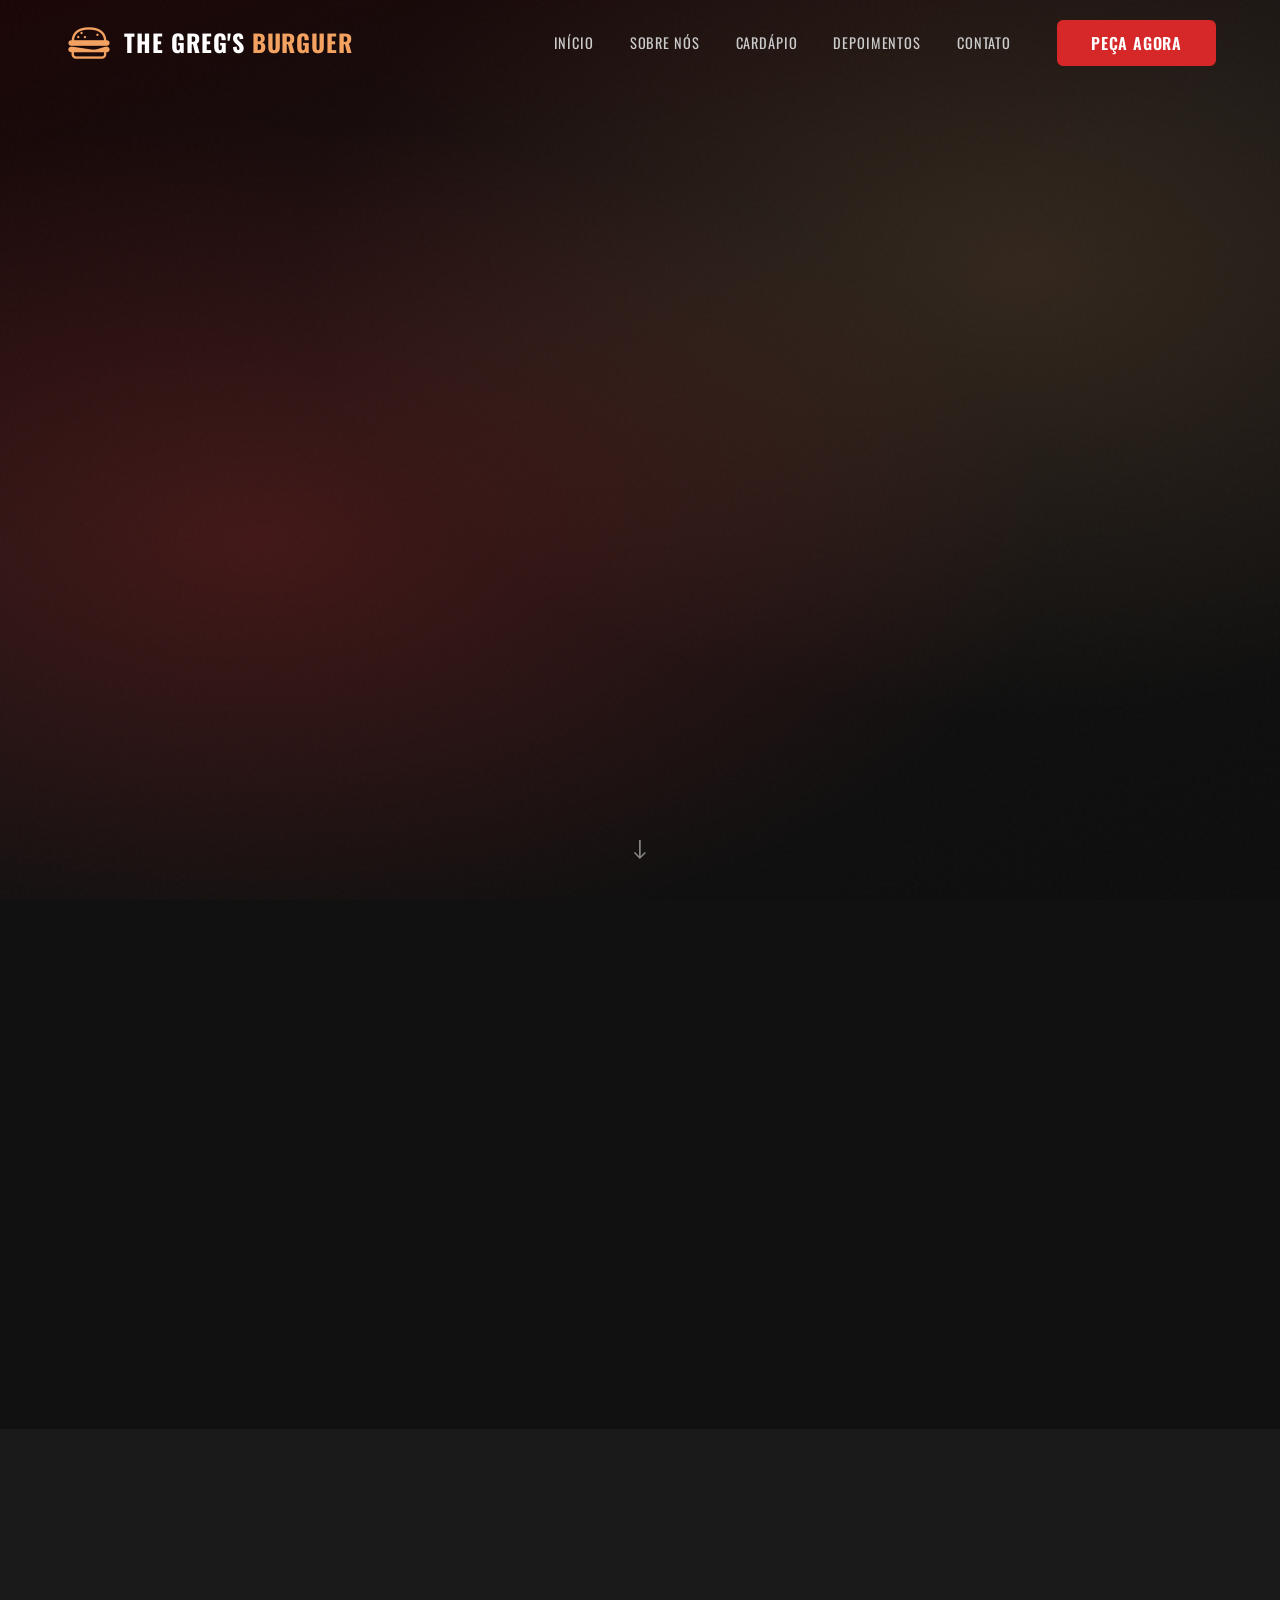
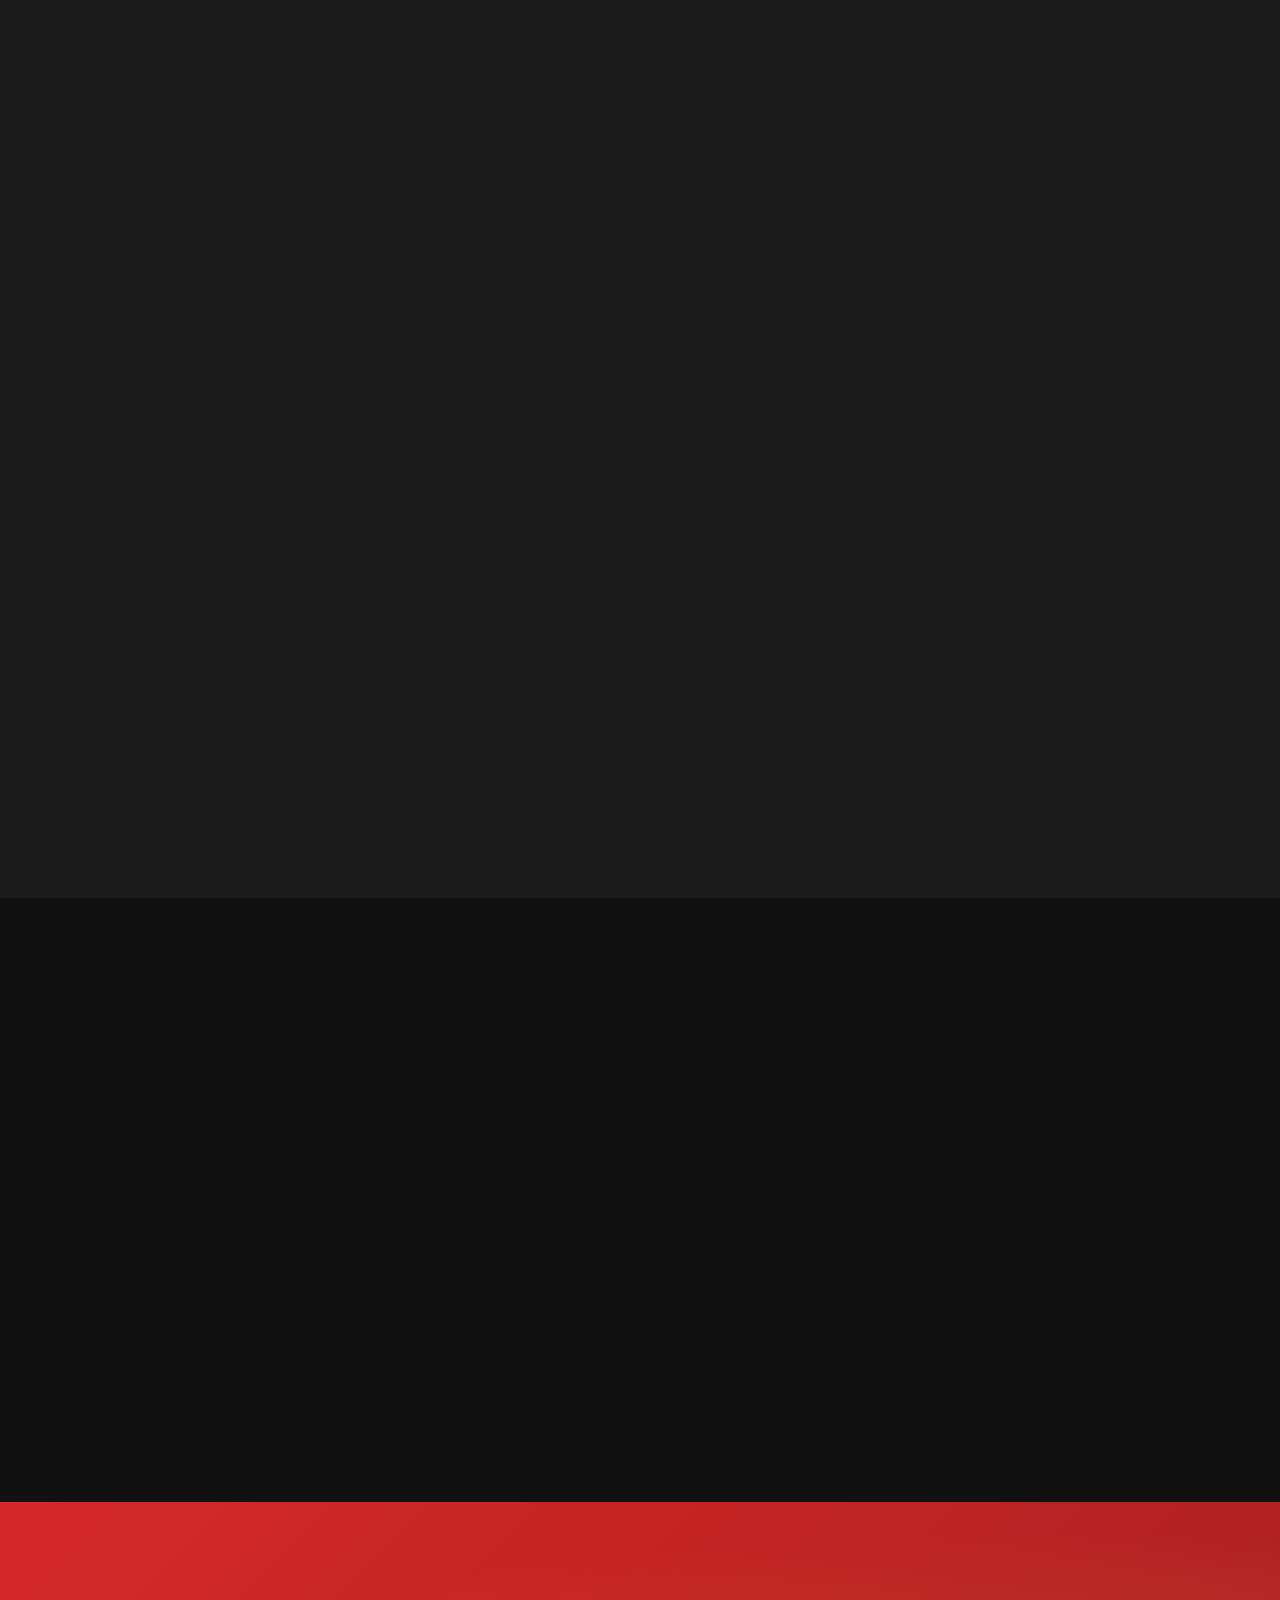
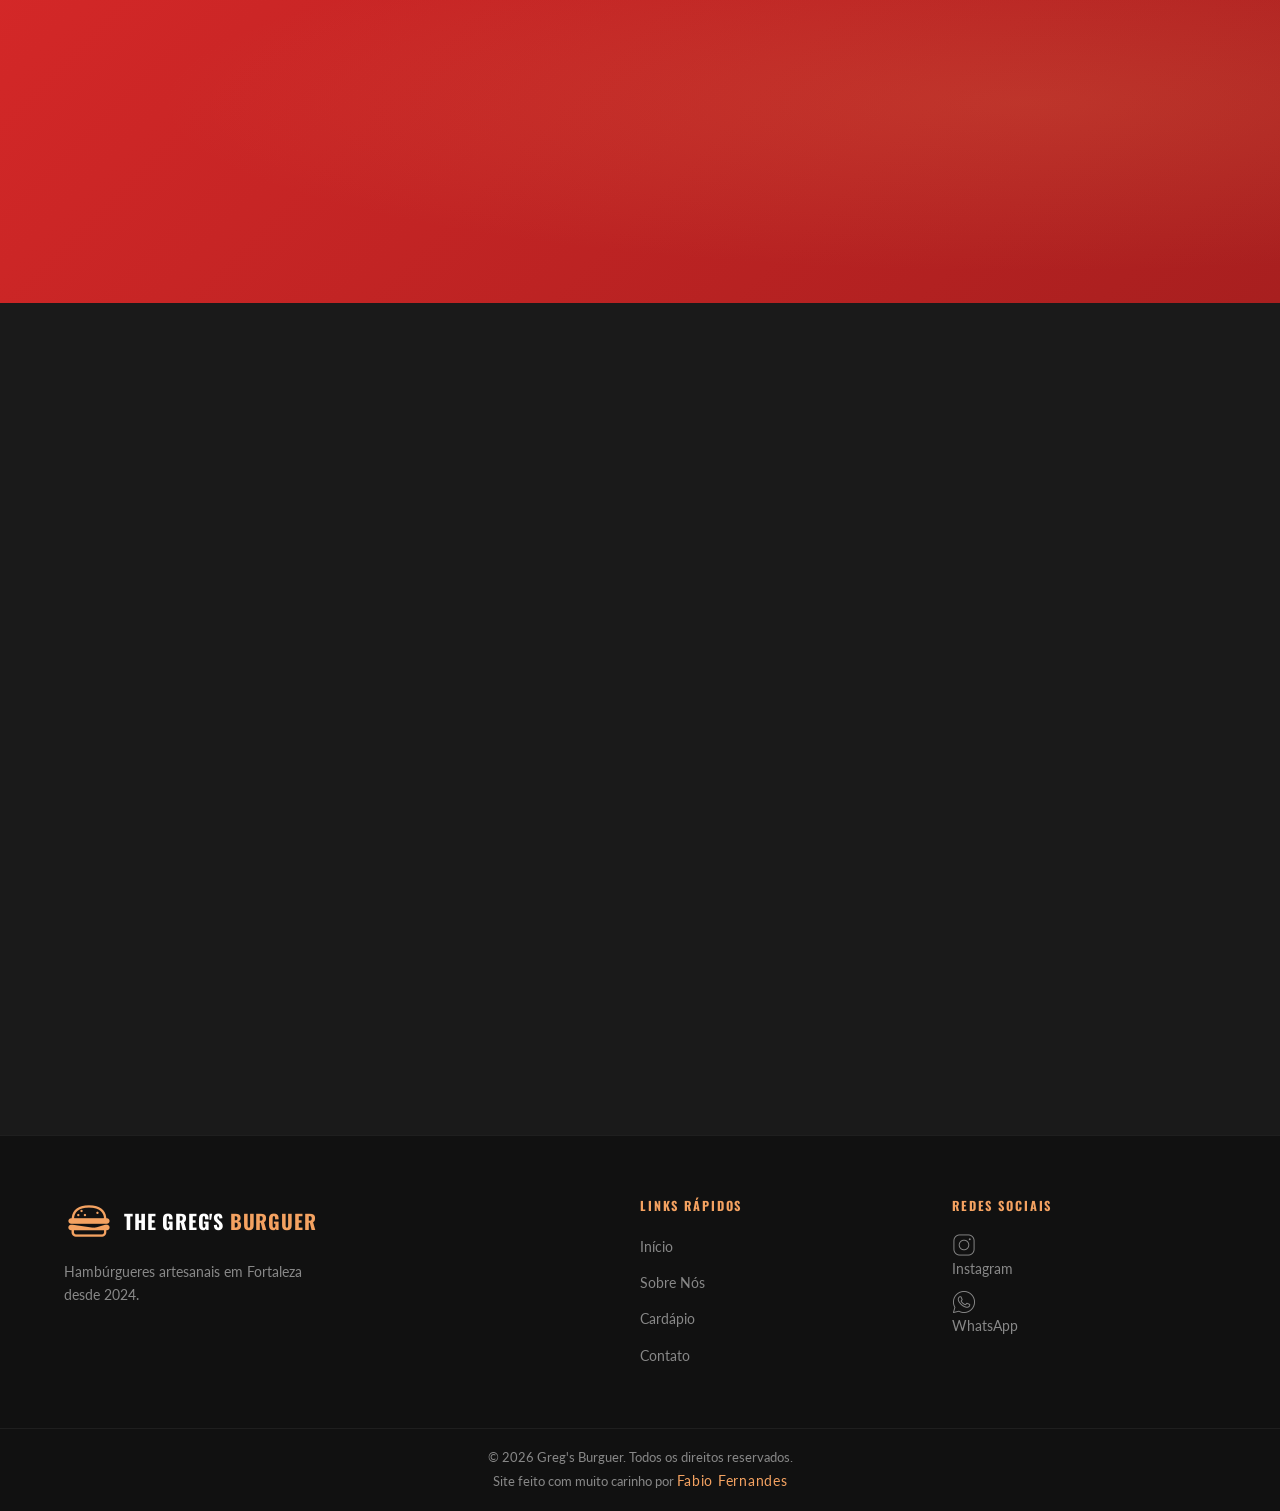
==== index.html @ 894bdf22 "iniciar projeto de hamburgueria" ====
<!DOCTYPE html>
<html lang="pt-br">
<head>
  <meta charset="UTF-8" />
  <meta name="viewport" content="width=device-width, initial-scale=1.0" />
  <meta name="description" content="Greg's Burguer – Hambúrgueres artesanais em Fortaleza. Ingredientes frescos, carnes suculentas e muito sabor." />
  <title>The Greg's Burguer – O Verdadeiro Sabor Artesanal</title>
  <link rel="preconnect" href="https://fonts.googleapis.com" />
  <link rel="preconnect" href="https://fonts.gstatic.com" crossorigin />
  <link href="https://fonts.googleapis.com/css2?family=Oswald:wght@400;600;700&family=Lato:wght@300;400;700&display=swap" rel="stylesheet" />
  <link rel="stylesheet" href="./css/style.css" />
  <link rel="stylesheet" href="./responsivo.css" />
</head>
<body>

  <!-- ===== HEADER ===== -->
  <header class="header" id="header">
    <div class="header__inner">
      <a href="#inicio" class="logo">
        <span class="logo__icon"><img src="./img/loguinho.png"></span>
        <span class="logo__text">The Greg's <em>Burguer</em></span>
      </a>

      <nav class="nav" id="nav">
        <ul class="nav__list">
          <li><a href="#inicio" class="nav__link">Início</a></li>
          <li><a href="#sobre" class="nav__link">Sobre Nós</a></li>
          <li><a href="#cardapio" class="nav__link">Cardápio</a></li>
          <li><a href="#depoimentos" class="nav__link">Depoimentos</a></li>
          <li><a href="#contato" class="nav__link">Contato</a></li>
        </ul>
      </nav>

      <a href="https://wa.me/5585999999999" target="_blank" class="btn btn--primary header__cta">Peça Agora</a>

      <button class="hamburger" id="hamburger" aria-label="Abrir menu">
        <span></span><span></span><span></span>
      </button>
    </div>
  </header>

  <!-- ===== HERO ===== -->
  <section class="hero" id="inicio">
    <div class="hero__bg">
      <div class="hero__noise"></div>
    </div>
    <div class="hero__content reveal">
      <span class="hero__badge">Fortaleza · CE · Desde 2024</span>
      <h1 class="hero__title">O Verdadeiro Sabor<br>do Hambúrguer<br><em>Artesanal</em></h1>
      <p class="hero__sub">Ingredientes selecionados, carnes suculentas e muito sabor em cada mordida.</p>
      <div class="hero__actions">
        <a href="#cardapio" class="btn btn--primary">Ver Cardápio</a>
        <a href="https://wa.me/5585999999999" target="_blank" class="btn btn--outline">Fazer Pedido</a>
      </div>
    </div>
    <div class="hero__scroll-hint">
      <span>↓</span>
    </div>
  </section>

  <!-- ===== SOBRE NÓS ===== -->
  <section class="section about" id="sobre">
    <div class="container about__inner">
      <div class="about__visual reveal">
        <div class="about__img-frame">
          <div class="about__img-main">
            <span><img src="./img/sobre.jpg" alt="Sobre Nós"></span>
          </div>
          <div class="about__img-badge">
            <strong>2024</strong>
            <span>Fundado</span>
          </div>
        </div>
      </div>
      <div class="about__text reveal">
        <span class="section__label">Quem Somos</span>
        <h2 class="section__title">Nossa História</h2>
        <p>A Greg's Burguer nasceu em 2024 na cidade de Fortaleza com a missão de oferecer hambúrgueres artesanais preparados com ingredientes frescos e selecionados.</p>
        <p>Cada receita é cuidadosamente elaborada para proporcionar uma experiência única aos nossos clientes. Do pão brioche à carne temperada, tudo é feito com paixão e dedicação.</p>
        <a href="#cardapio" class="btn btn--primary">Ver Cardápio</a>
      </div>
    </div>
  </section>

  <!-- ===== CARDÁPIO ===== -->
  <section class="section menu" id="cardapio">
    <div class="container">
      <div class="section__head reveal">
        <span class="section__label">Nossa Seleção</span>
        <h2 class="section__title">Cardápio</h2>
        <p class="section__sub">Cada item preparado com ingredientes frescos e com muito carinho.</p>
      </div>

      <div class="menu__grid">

        <article class="menu-card reveal">
          <div class="menu-card__img-wrap">
            <div class="menu-card__img" style="background: radial-gradient(circle at 50% 60%, #f7c08a, #F4A261);">
              <span><img class="menu-card__img" src="./img/greg's.jpg" alt="Greg's Classic"></span>
            </div>
          </div>
          <div class="menu-card__body">
            <h3 class="menu-card__name">Greg's Classic</h3>
            <p class="menu-card__desc">Pão brioche, hambúrguer 180g, cheddar e molho especial.</p>
            <div class="menu-card__footer">
              <span class="menu-card__price">R$ 29,90</span>
              <a href="https://wa.me/5585999999999?text=Quero%20um%20Greg's%20Classic!" target="_blank" class="btn btn--sm">Adicionar</a>
            </div>
          </div>
        </article>

        <article class="menu-card reveal">
          <div class="menu-card__img-wrap">
            <div class="menu-card__img" style="background: radial-gradient(circle at 50% 60%, #f7c08a, #F4A261);">
              <span><img class="menu-card__img" src="./img/arretado.jpg" alt="Greg's Arretado"></span>
            </div>
          </div>
          <div class="menu-card__body">
            <h3 class="menu-card__name">Greg's Supreme</h3>
            <p class="menu-card__desc">Hambúrguer 180g, bacon crocante e cheddar duplo.</p>
            <div class="menu-card__footer">
              <span class="menu-card__price">R$ 34,90</span>
              <a href="https://wa.me/5585999999999?text=Quero%20um%20Bacon%20Supreme!" target="_blank" class="btn btn--sm">Adicionar</a>
            </div>
          </div>
        </article>

        <article class="menu-card reveal">
          <div class="menu-card__img-wrap">
            <div class="menu-card__img" style="background: radial-gradient(circle at 50% 60%, #f7c08a, #F4A261);">
              <span><img class="menu-card__img" src="./img/classic.jpg" alt="Greg's Classic"></span>
            </div>
          </div>
          <div class="menu-card__body">
            <h3 class="menu-card__name">Greg's Arretado</h3>
            <p class="menu-card__desc">Hambúrguer 200g, cebola caramelizada e molho BBQ.</p>
            <div class="menu-card__footer">
              <span class="menu-card__price">R$ 37,90</span>
              <a href="https://wa.me/5585999999999?text=Quero%20um%20BBQ%20Monster!" target="_blank" class="btn btn--sm">Adicionar</a>
            </div>
          </div>
        </article>

        <article class="menu-card reveal">
          <div class="menu-card__img-wrap">
            <div class="menu-card__img" style="background: radial-gradient(circle at 50% 60%, #f7c08a, #F4A261);">
              <span><img class="menu-card__img" src="./img/arretado.jpg" alt="Greg's Arretado"></span>
            </div>
          </div>
          <div class="menu-card__body">
            <h3 class="menu-card__name">Greg's Arretado</h3>
            <p class="menu-card__desc">Frango empanado crocante e molho especial da casa.</p>
            <div class="menu-card__footer">
              <span class="menu-card__price">R$ 28,90</span>
              <a href="https://wa.me/5585999999999?text=Quero%20um%20Chicken%20Crispy!" target="_blank" class="btn btn--sm">Adicionar</a>
            </div>
          </div>
        </article>

        <article class="menu-card reveal">
          <div class="menu-card__img-wrap">
            <div class="menu-card__img" style="background: radial-gradient(circle at 50% 60%, #f7c08a, #F4A261);">
              <span><img class="menu-card__img" src="./img/greg's.jpg" alt="Greg's"></span>
            </div>
          </div>
          <div class="menu-card__body">
            <h3 class="menu-card__name">Greg's Classic</h3>
            <p class="menu-card__desc">Hambúrguer vegetal fresco, alface crocante e tomate.</p>
            <div class="menu-card__footer">
              <span class="menu-card__price">R$ 26,90</span>
              <a href="https://wa.me/5585999999999?text=Quero%20um%20Veggie%20Burger!" target="_blank" class="btn btn--sm">Adicionar</a>
            </div>
          </div>
        </article>

        <article class="menu-card reveal">
          <div class="menu-card__img-wrap">
            <div class="menu-card__img" style="background: radial-gradient(circle at 50% 60%, #f7c08a, #F4A261);">
              <span><img class="menu-card__img" src="./img/classic.jpg" alt="Greg's Classic"></span>
            </div>
          </div>
          <div class="menu-card__body">
            <h3 class="menu-card__name">Greg's Supreme</h3>
            <p class="menu-card__desc">Batatas fritas especiais com tempero exclusivo da casa.</p>
            <div class="menu-card__footer">
              <span class="menu-card__price">R$ 18,90</span>
              <a href="https://wa.me/5585999999999?text=Quero%20uma%20Batata%20Greg's!" target="_blank" class="btn btn--sm">Adicionar</a>
            </div>
          </div>
        </article>

        <article class="menu-card reveal">
          <div class="menu-card__img-wrap">
            <div class="menu-card__img" style="background: radial-gradient(circle at 50% 60%, #f7c08a, #F4A261);">
              <span><img class="menu-card__img" src="./img/suco.jpg" alt="Greg's Classic"></span>
            </div>
          </div>
          <div class="menu-card__body">
            <h3 class="menu-card__name">Greg's Sucos</h3>
            <p class="menu-card__desc">Batatas fritas especiais com tempero exclusivo da casa.</p>
            <div class="menu-card__footer">
              <span class="menu-card__price">R$ 18,90</span>
              <a href="https://wa.me/5585999999999?text=Quero%20uma%20Batata%20Greg's!" target="_blank" class="btn btn--sm">Adicionar</a>
            </div>
          </div>
        </article>
        
        <article class="menu-card reveal">
          <div class="menu-card__img-wrap">
            <div class="menu-card__img" style="background: radial-gradient(circle at 50% 60%, #f7c08a, #F4A261);">
              <span><img class="menu-card__img" src="./img/fritas-2.jpg" alt="Greg's Classic"></span>
            </div>
          </div>
          <div class="menu-card__body">
            <h3 class="menu-card__name">Greg's Fritas</h3>
            <p class="menu-card__desc">Batatas fritas especiais com tempero exclusivo da casa.</p>
            <div class="menu-card__footer">
              <span class="menu-card__price">R$ 18,90</span>
              <a href="https://wa.me/5585999999999?text=Quero%20uma%20Batata%20Greg's!" target="_blank" class="btn btn--sm">Adicionar</a>
            </div>
          </div>
        </article>

        <article class="menu-card reveal">
          <div class="menu-card__img-wrap">
            <div class="menu-card__img" style="background: radial-gradient(circle at 50% 60%, #f7c08a, #F4A261);">
              <span><img class="menu-card__img" src="./img/fritas.jpg" alt="Greg's Classic"></span>
            </div>
          </div>
          <div class="menu-card__body">
            <h3 class="menu-card__name">Batata Greg's</h3>
            <p class="menu-card__desc">Batatas fritas especiais com tempero exclusivo da casa.</p>
            <div class="menu-card__footer">
              <span class="menu-card__price">R$ 18,90</span>
              <a href="https://wa.me/5585999999999?text=Quero%20uma%20Batata%20Greg's!" target="_blank" class="btn btn--sm">Adicionar</a>
            </div>
          </div>
        </article>

        <article class="menu-card reveal">
          <div class="menu-card__img-wrap">
            <div class="menu-card__img" style="background: radial-gradient(circle at 50% 60%, #f7c08a, #F4A261);">
              <span><img class="menu-card__img" src="./img/vitamina .jpg" alt="Greg's Vitamina"></span>
            </div>
          </div>
          <div class="menu-card__body">
            <h3 class="menu-card__name">Greg's Vitamina</h3>
            <p class="menu-card__desc">Vitaminas saborosas e especiais com sabores exclusivos da casa.</p>
            <div class="menu-card__footer">
              <span class="menu-card__price">R$ 12,90</span>
              <a href="https://wa.me/5585999999999?text=Quero%20uma%20Batata%20Greg's!" target="_blank" class="btn btn--sm">Adicionar</a>
            </div>
          </div>
        </article>

        <article class="menu-card reveal">
          <div class="menu-card__img-wrap">
            <div class="menu-card__img" style="background: radial-gradient(circle at 50% 60%, #f7c08a, #F4A261);">
              <span><img class="menu-card__img" src="./img/refri.jpg" alt="Greg's Refrigerante"></span>
            </div>
          </div>
          <div class="menu-card__body">
            <h3 class="menu-card__name">Greg's Refrigerante</h3>
            <p class="menu-card__desc">Refrigerantes especiais com sabores exclusivos da casa.</p>
            <div class="menu-card__footer">
              <span class="menu-card__price">R$ 9,90</span>
              <a href="https://wa.me/5585999999999?text=Quero%20uma%20Batata%20Greg's!" target="_blank" class="btn btn--sm">Adicionar</a>
            </div>
          </div>
        </article>

        <article class="menu-card reveal">
          <div class="menu-card__img-wrap">
            <div class="menu-card__img" style="background: radial-gradient(circle at 50% 60%, #f7c08a, #F4A261);">
              <span><img class="menu-card__img" src="./img/milkshake.jpg" alt="Greg's Milkshake"></span>
            </div>
          </div>
          <div class="menu-card__body">
            <h3 class="menu-card__name">Greg's Milkshake</h3>
            <p class="menu-card__desc">Milkshakes especiais com sabores exclusivos da casa.</p>
            <div class="menu-card__footer">
              <span class="menu-card__price">R$ 18,90</span>
              <a href="https://wa.me/5585999999999?text=Quero%20uma%20Batata%20Greg's!" target="_blank" class="btn btn--sm">Adicionar</a>
            </div>
          </div>
        </article>

      </div>
    </div>
  </section>

  <!-- ===== DIFERENCIAIS ===== -->
  <section class="section features">
    <div class="container">
      <div class="section__head reveal">
        <span class="section__label">Por que Greg's?</span>
        <h2 class="section__title">Nossos Diferenciais</h2>
      </div>
      <div class="features__grid">
        <div class="feature-card reveal">
          <div class="feature-card__icon"><img src="./img/ingrediente.png" alt="Ingrediente Fresco"></div>
          <h3>Ingredientes Frescos</h3>
          <p>Selecionamos os melhores ingredientes diariamente para garantir frescor e qualidade.</p>
        </div>
        <div class="feature-card reveal">
          <div class="feature-card__icon"><img src="./img/carne.png" alt="Carne 100% Artesanal"></div>
          <h3>Carne 100% Artesanal</h3>
          <p>Nossa carne é moída e temperada diariamente, sem conservantes ou aditivos.</p>
        </div>
        <div class="feature-card reveal">
          <div class="feature-card__icon"><img src="./img/entrega (1).png" alt="Entrega Rápida"></div>
          <h3>Entrega Rápida</h3>
          <p>Seu pedido chega quentinho em até 40 minutos direto na sua porta.</p>
        </div>
        <div class="feature-card reveal">
          <div class="feature-card__icon"><img src="./img/premium.png" alt="Atendimento Premium"></div>
          <h3>Atendimento Premium</h3>
          <p>Equipe treinada para oferecer a melhor experiência em cada pedido.</p>
        </div>
      </div>
    </div>
  </section>

  <!-- ===== DEPOIMENTOS ===== -->
  <section class="section testimonials" id="depoimentos">
    <div class="container">
      <div class="section__head reveal">
        <span class="section__label">O que dizem</span>
        <h2 class="section__title">Depoimentos</h2>
      </div>
      <div class="testimonials__grid">

        <div class="testimonial-card reveal">
          <div class="testimonial-card__stars">★★★★★</div>
          <p class="testimonial-card__text">"O melhor hambúrguer que já experimentei. O pão brioche derrete na boca e a carne é simplesmente incrível!"</p>
          <div class="testimonial-card__author">
            <div class="testimonial-card__avatar">CS</div>
            <span>Carlos Silva</span>
          </div>
        </div>

        <div class="testimonial-card reveal">
          <div class="testimonial-card__stars">★★★★★</div>
          <p class="testimonial-card__text">"Atendimento excelente e sabor incrível. O Bacon Supreme virou meu pedido favorito toda semana!"</p>
          <div class="testimonial-card__author">
            <div class="testimonial-card__avatar">MC</div>
            <span>Mariana Costa</span>
          </div>
        </div>

        <div class="testimonial-card reveal">
          <div class="testimonial-card__stars">★★★★★</div>
          <p class="testimonial-card__text">"Entrega rápida e lanche perfeito. O BBQ Monster é uma explosão de sabor do começo ao fim."</p>
          <div class="testimonial-card__author">
            <div class="testimonial-card__avatar">JP</div>
            <span>João Pereira</span>
          </div>
        </div>

      </div>
    </div>
  </section>

  <!-- ===== CTA ===== -->
  <section class="cta-section">
    <div class="container cta-section__inner reveal">
      <h2>Pronto para experimentar o melhor hambúrguer da cidade?</h2>
      <p>Faça seu pedido agora pelo WhatsApp e receba em casa!</p>
      <a href="https://wa.me/5585999999999" target="_blank" class="btn btn--light btn--lg">Peça Agora <img style="width: 30px" src="./img/black.png"></a>
    </div>
  </section>

  <!-- ===== CONTATO ===== -->
  <section class="section contact" id="contato">
    <div class="container contact__inner">

      <div class="contact__info reveal">
        <span class="section__label">Fale Conosco</span>
        <h2 class="section__title">Contato</h2>

        <ul class="contact__list">
          <li>
            <span class="contact__icon"><img src="./img/endereco.png" alt="Endereço"></span>
            <div>
              <strong>Av Moura Matos, 9999 | Jardim União | Passaré</strong>
              <span>Fortaleza – CE</span>
            </div>
          </li>
          <li>
            <span class="contact__icon"><img src="./img/face.png" alt="Facebook"></span>
            <div>
              <strong>Facebook</strong>
              <span>@gregsburguer</span>
            </div>
          </li>
          <li>
            <span class="contact__icon"><img src="./img/whats.png" alt="WhatsApp"></span>
            <div>
              <strong>WhatsApp</strong>
              <a href="https://wa.me/5585999999999" target="_blank">(85) 99999-9999</a>
            </div>
          </li>
          <li>
            <span class="contact__icon"><img src="./img/instagram.png" alt="Instagram"></span>
            <div>
              <strong>Instagram</strong>
              <a href="https://instagram.com/gregsburguer" target="_blank">@gregsburguer</a>
            </div>
          </li>
        </ul>

        <div class="contact__map">
          <iframe
            src="https://www.google.com/maps/embed?pb=!1m18!1m12!1m3!1d127562.11!2d-38.5434!3d-3.7172!2m3!1f0!2f0!3f0!3m2!1i1024!2i768!4f13.1!3m3!1m2!1s0x7c74842b3e5c01d%3A0x1d4562a3d3e9e2b!2sFortaleza%2C%20CE!5e0!3m2!1spt-BR!2sbr!4v1717000000000"
            width="100%" height="220" style="border:0;border-radius:12px;" allowfullscreen="" loading="lazy"
            referrerpolicy="no-referrer-when-downgrade" title="Localização Greg's Burguer">
          </iframe>
        </div>
      </div>

      <div class="contact__form-wrap reveal">
        <form class="contact__form" id="contactForm" novalidate>
          <h3>Envie uma mensagem</h3>
          <div class="form-group">
            <label for="name">Nome</label>
            <input type="text" id="name" name="name" placeholder="Seu nome completo" required />
          </div>
          <div class="form-group">
            <label for="email">E-mail</label>
            <input type="email" id="email" name="email" placeholder="seu@email.com" required />
          </div>
          <div class="form-group">
            <label for="message">Mensagem</label>
            <textarea id="message" name="message" rows="5" placeholder="Escreva sua mensagem..." required></textarea>
          </div>
          <button type="submit" class="btn btn--primary btn--full">Enviar Mensagem</button>
          <p class="form-feedback" id="formFeedback"></p>
        </form>
      </div>

    </div>
  </section>

  <!-- ===== FOOTER ===== -->
  <footer class="footer">
    <div class="container footer__inner">
      <div class="footer__brand">
        <a href="#inicio" class="logo logo--sm">
          <span class="logo__icon"><img src="./img/loguinho.png" alt="Greg's Burguer"></span>
          <span class="logo__text"> The Greg's <em>Burguer</em></span>
        </a>
        <p>Hambúrgueres artesanais em Fortaleza desde 2024.</p>
      </div>
      <div class="footer__links">
        <strong>Links Rápidos</strong>
        <ul>
          <li><a href="#inicio">Início</a></li>
          <li><a href="#sobre">Sobre Nós</a></li>
          <li><a href="#cardapio">Cardápio</a></li>
          <li><a href="#contato">Contato</a></li>
        </ul>
      </div>
      <div class="footer__social">
        <strong>Redes Sociais</strong>
        <div class="social-links">
          <a href="https://instagram.com/gregsburguer" target="_blank" aria-label="Instagram"><img src="./img/instagram.png"> Instagram</a>
          <a href="https://wa.me/5585999999999" target="_blank" aria-label="WhatsApp"><img src="./img/whats.png"> WhatsApp</a>
        </div>
      </div>
    </div>
    <div class="footer__copy">
      <div class="container">
        © 2026 Greg's Burguer. Todos os direitos reservados.
      </div>
      <div class="container">
        <p class="link-bio">Site feito com muito carinho por <a href="https://github.com/fabiofernandesweb" target="_blank">Fabio Fernandes</a></p>
      </div>
    </div>
  </footer>

  <!-- Botão voltar ao topo -->
  <button class="back-to-top" id="backToTop" aria-label="Voltar ao topo">↑</button>

  <script src="./js/jscript.js"></script>
</body>
</html>
---- css/style.css ----
/* ================================================
   Greg's Burguer – style.css
   Paleta: preto #111, vermelho #D62828, dourado #F4A261
   ================================================ */

/* ---------- CSS Variables ---------- */
:root {
  --black:   #111111;
  --black2:  #1a1a1a;
  --black3:  #222222;
  --red:     #D62828;
  --red-dk:  #a81f1f;
  --gold:    #F4A261;
  --gold-lt: #f7c08a;
  --white:   #FFFFFF;
  --gray:    #888888;
  --gray-lt: #cccccc;

  --font-head: 'Oswald', sans-serif;
  --font-body: 'Lato', sans-serif;

  --radius: 14px;
  --radius-lg: 22px;
  --shadow: 0 8px 40px rgba(0,0,0,0.55);
  --transition: 0.3s ease;

  --max-w: 1200px;
}

/* ---------- Reset ---------- */
*, *::before, *::after { box-sizing: border-box; margin: 0; padding: 0; }
html { scroll-behavior: smooth; }
body {
  font-family: var(--font-body);
  background: var(--black);
  color: var(--white);
  line-height: 1.65;
  overflow-x: hidden;
}
img { max-width: 100%; display: block; }
a { color: inherit; text-decoration: none; }
ul { list-style: none; }

/* ---------- Utilities ---------- */
.container {
  max-width: var(--max-w);
  margin: 0 auto;
  padding: 0 24px;
}

.section { padding: 96px 0; }

.section__head { text-align: center; margin-bottom: 64px; }

.section__label {
  display: inline-block;
  font-family: var(--font-head);
  font-size: 1rem;
  letter-spacing: 0.25em;
  text-transform: uppercase;
  color: var(--gold);
  margin-bottom: 10px;
}

.section__title {
  font-family: var(--font-head);
  font-size: clamp(2rem, 5vw, 3.2rem);
  font-weight: 700;
  text-transform: uppercase;
  line-height: 1.05;
  color: var(--white);
}

.section__sub {
  margin-top: 14px;
  color: var(--gray-lt);
  font-size: 1.05rem;
  max-width: 520px;
  margin-left: auto;
  margin-right: auto;
}

/* ---------- Buttons ---------- */
.btn {
  display: inline-flex;
  align-items: center;
  gap: 8px;
  font-family: var(--font-head);
  font-size: 1rem;
  font-weight: 600;
  letter-spacing: 0.05em;
  text-transform: uppercase;
  padding: 0.5rem 2rem;
  border-radius: 6px;
  border: 2px solid transparent;
  cursor: pointer;
  transition: all var(--transition);
}

.btn--primary {
  background: var(--red);
  color: var(--white);
  border-color: var(--red);
}
.btn--primary:hover {
  background: var(--red-dk);
  border-color: var(--red-dk);
  transform: translateY(-2px);
  box-shadow: 0 8px 24px rgba(214,40,40,.45);
}

.btn--outline {
  background: transparent;
  color: var(--white);
  border-color: var(--white);
}
.btn--outline:hover {
  background: var(--white);
  color: var(--black);
  transform: translateY(-2px);
}

.btn--sm {
  padding: 9px 18px;
  font-size: 0.82rem;
  background: var(--red);
  color: var(--white);
  border-color: var(--red);
}
.btn--sm:hover {
  background: var(--red-dk);
  border-color: var(--red-dk);
  transform: translateY(-2px);
}

.btn--light {
  background: var(--white);
  color: var(--red);
  border-color: var(--white);
}
.btn--light:hover {
  background: var(--gold);
  border-color: var(--gold);
  color: var(--black);
  transform: translateY(-3px);
  box-shadow: 0 10px 30px rgba(0,0,0,.3);
}

.btn--lg { padding: 18px 48px; font-size: 1.15rem; }
.btn--full { width: 100%; justify-content: center; }

/* ---------- Reveal animations ---------- */
.reveal {
  opacity: 0;
  transform: translateY(40px);
  transition: opacity 0.7s ease, transform 0.7s ease;
}
.reveal.visible {
  opacity: 1;
  transform: translateY(0);
}

/* ---------- HEADER ---------- */
.header {
  position: fixed;
  top: 0; left: 0; right: 0;
  z-index: 1000;
  padding: 18px 0;
  transition: background var(--transition), box-shadow var(--transition), padding var(--transition);
}
.header.scrolled {
  background: rgba(17,17,17,0.97);
  box-shadow: 0 2px 30px rgba(0,0,0,0.6);
  padding: 12px 0;
}

.header__inner {
  max-width: var(--max-w);
  margin: 0 auto;
  padding: 0 24px;
  display: flex;
  align-items: center;
  gap: 32px;
}

/* Logo */
.logo {
  display: flex;
  align-items: center;
  gap: 10px;
  font-family: var(--font-head);
  font-size: 1.5rem;
  font-weight: 700;
  text-transform: uppercase;
  letter-spacing: 0.04em;
  flex-shrink: 0;
}
.logo__icon { font-size: 1.7rem; }
.logo__text em { color: var(--gold); font-style: normal; }
.logo--sm { font-size: 1.25rem; }

/* Nav */
.nav { margin-left: auto; }
.nav__list { display: flex; gap: 8px; }
.nav__link {
  font-family: var(--font-head);
  font-size: 0.9rem;
  letter-spacing: 0.06em;
  text-transform: uppercase;
  padding: 8px 14px;
  border-radius: 4px;
  transition: color var(--transition), background var(--transition);
  color: var(--gray-lt);
}
.nav__link:hover {
  color: var(--gold);
  background: rgba(244,162,97,0.08);
}

.header__cta { flex-shrink: 0; }

/* Hamburger */
.hamburger {
  display: none;
  flex-direction: column;
  gap: 5px;
  background: none;
  border: none;
  cursor: pointer;
  padding: 6px;
  margin-left: auto;
}
.hamburger span {
  display: block;
  width: 26px;
  height: 2px;
  background: var(--white);
  border-radius: 2px;
  transition: all var(--transition);
}
.hamburger.active span:nth-child(1) { transform: rotate(45deg) translate(5px, 5px); }
.hamburger.active span:nth-child(2) { opacity: 0; }
.hamburger.active span:nth-child(3) { transform: rotate(-45deg) translate(5px, -5px); }

/* ---------- HERO ---------- */
.hero {
  position: relative;
  min-height: 100vh;
  display: flex;
  align-items: center;
  justify-content: center;
  overflow: hidden;
  padding: 0 24px;
}

.hero__bg {
  position: absolute;
  inset: 0;
  background:
    radial-gradient(ellipse at 20% 60%, rgba(214,40,40,0.25) 0%, transparent 55%),
    radial-gradient(ellipse at 80% 30%, rgba(244,162,97,0.15) 0%, transparent 50%),
    linear-gradient(160deg, #1a0505 0%, #111 40%, #0d0d0d 100%);
}

/* Noise texture overlay */
.hero__noise {
  position: absolute;
  inset: 0;
  background-image: url("data:image/svg+xml,%3Csvg viewBox='0 0 256 256' xmlns='http://www.w3.org/2000/svg'%3E%3Cfilter id='n'%3E%3CfeTurbulence type='fractalNoise' baseFrequency='0.9' numOctaves='4' stitchTiles='stitch'/%3E%3C/filter%3E%3Crect width='100%25' height='100%25' filter='url(%23n)' opacity='0.04'/%3E%3C/svg%3E");
  opacity: 0.5;
  pointer-events: none;
}

.hero__content {
  position: relative;
  z-index: 1;
  text-align: center;
  max-width: 780px;
}

.hero__badge {
  display: inline-block;
  font-family: var(--font-head);
  font-size: 0.75rem;
  letter-spacing: 0.3em;
  text-transform: uppercase;
  color: var(--gold);
  border: 1px solid rgba(244,162,97,0.3);
  border-radius: 100px;
  padding: 6px 18px;
  margin-top: 10px;
  margin-bottom: 12px;
}

.hero__title {
  font-family: var(--font-head);
  font-size: 5rem;
  font-weight: 700;
  text-transform: uppercase;
  line-height: 1;
  letter-spacing: -0.01em;
  margin-top: 22px;
}
.hero__title em {
  color: var(--gold);
  font-style: normal;
  display: block;
}

.hero__sub {
  font-size: clamp(1rem, 2.2vw, 1.2rem);
  color: var(--gray-lt);
  max-width: 540px;
  margin: 0 auto 36px;
  line-height: 1.7;
}

.hero__actions { display: flex; gap: 16px; justify-content: center; flex-wrap: wrap; }

.hero__scroll-hint {
  position: absolute;
  bottom: 36px;
  left: 50%;
  transform: translateX(-50%);
  color: var(--gray);
  font-size: 1.3rem;
  animation: bounce 2s infinite;
}
@keyframes bounce {
  0%,100% { transform: translateX(-50%) translateY(0); }
  50% { transform: translateX(-50%) translateY(10px); }
}

/* ---------- MENU / CARDÁPIO ---------- */
.menu { background: var(--black2); }

.menu__grid {
  display: grid;
  grid-template-columns: repeat(3, 1fr);
  gap: 28px;
}

.menu-card {
  background: var(--black3);
  border-radius: var(--radius-lg);
  overflow: hidden;
  border: 1px solid rgba(255,255,255,0.06);
  /* transition: transform var(--transition), box-shadow var(--transition), border-color var(--transition); */ 
   transition: 0.1s;
}
.menu-card:hover {
  transform: translateY(-8px);
  box-shadow: 0 20px 50px rgba(0,0,0,0.6);
  border-color: rgba(244,162,97,0.25);
}

.menu-card__img-wrap {
  padding: 24px 24px 0;
  display: flex;
  justify-content: center;
}
.menu-card__img {
  width: 11rem;
  height: 11.25rem;
  border-radius: 50%;
  display: flex;
  align-items: center;
  justify-content: center;
  font-size: 3rem;
  box-shadow: 0 8px 30px rgba(0,0,0,0.5);
  border: 1px solid rgba(255,255,255,0.08);
}

.menu-card__body { padding: 20px 24px 24px; }
.menu-card__name {
  font-family: var(--font-head);
  font-size: 1.2rem;
  font-weight: 600;
  text-transform: uppercase;
  letter-spacing: 0.04em;
  margin-bottom: 8px;
  color: var(--white);
}
.menu-card__desc {
  font-size: 0.88rem;
  color: var(--gray);
  margin-bottom: 18px;
  line-height: 1.5;
}
.menu-card__footer { display: flex; align-items: center; justify-content: space-between; }
.menu-card__price {
  font-family: var(--font-head);
  font-size: 1.3rem;
  font-weight: 700;
  color: var(--gold);
}

/* ---------- SOBRE ---------- */
.about { background: var(--black); }
.about__inner {
  display: grid;
  grid-template-columns: 1fr 1fr;
  gap: 72px;
  align-items: center;
}

.about__img-frame {
  position: relative;
  display: flex;
  justify-content: center;
}

.about__img-main {
  width: 320px;
  height: 320px;
  border-radius: 50%;
  background: radial-gradient(circle at 40% 35%, #c0392b, #7b241c 60%, #3d0e0e);
  display: flex;
  align-items: center;
  justify-content: center;
  font-size: 8rem;
  box-shadow: 0 0 80px rgba(214,40,40,0.3), 0 20px 60px rgba(0,0,0,0.5);
  border: 4px solid rgba(244,162,97,0.2);
  position: relative;
  z-index: 1;
}

.about__img-badge {
  position: absolute;
  bottom: 0;
  right: 0;
  background: var(--gold);
  color: var(--black);
  border-radius: 50%;
  width: 90px;
  height: 90px;
  display: flex;
  flex-direction: column;
  align-items: center;
  justify-content: center;
  z-index: 2;
  box-shadow: 0 8px 24px rgba(0,0,0,0.4);
}
.about__img-badge strong { font-family: var(--font-head); font-size: 1.4rem; line-height: 1; }
.about__img-badge span { font-size: 0.65rem; text-transform: uppercase; letter-spacing: 0.1em; }

.about__text .section__title { text-align: left; }
.about__text p { color: var(--gray-lt); margin-bottom: 16px; }
.about__text .btn { margin-top: 10px; }

/* ---------- FEATURES / DIFERENCIAIS ---------- */
.features { background: var(--black2); }

.features__grid {
  display: grid;
  grid-template-columns: repeat(4, 1fr);
  gap: 24px;
}

.feature-card {
  background: var(--black3);
  border: 1px solid rgba(255,255,255,0.06);
  border-radius: var(--radius);
  padding: 36px 28px;
  text-align: center;
  transition: all var(--transition);
}
.feature-card:hover {
  border-color: rgba(244,162,97,0.3);
  transform: translateY(-6px);
  box-shadow: 0 12px 40px rgba(0,0,0,0.4);
}
.feature-card__icon {
  font-size: 2.8rem;
  margin-bottom: 16px;
  display: flex;
  align-items: center;
  justify-content: center;
}
.feature-card h3 {
  font-family: var(--font-head);
  font-size: 1.05rem;
  font-weight: 600;
  text-transform: uppercase;
  letter-spacing: 0.08em;
  color: #fc3b3b;
  margin-bottom: 10px;
}
.feature-card p { font-size: 0.9rem; color: var(--gray); line-height: 1.6; }

/* ---------- DEPOIMENTOS ---------- */
.testimonials { background: var(--black); }
.testimonials__grid {
  display: grid;
  grid-template-columns: repeat(3, 1fr);
  gap: 28px;
}

.testimonial-card {
  background: var(--black2);
  border: 1px solid rgba(255,255,255,0.07);
  border-radius: var(--radius-lg);
  padding: 32px 28px;
  transition: all var(--transition);
  position: relative;
}
.testimonial-card::before {
  content: '"';
  position: absolute;
  top: 18px; right: 24px;
  font-size: 5rem;
  line-height: 1;
  color: rgba(214,40,40,0.12);
  font-family: Georgia, serif;
}
.testimonial-card:hover {
  border-color: rgba(214,40,40,0.3);
  transform: translateY(-6px);
  box-shadow: 0 16px 48px rgba(0,0,0,0.4);
}

.testimonial-card__stars {
  color: var(--gold);
  font-size: 1.1rem;
  letter-spacing: 2px;
  margin-bottom: 16px;
}
.testimonial-card__text {
  font-size: 0.97rem;
  color: var(--gray-lt);
  line-height: 1.7;
  margin-bottom: 24px;
  font-style: italic;
}
.testimonial-card__author { display: flex; align-items: center; gap: 12px; }
.testimonial-card__avatar {
  width: 44px; height: 44px;
  border-radius: 50%;
  background: linear-gradient(135deg, var(--red), var(--red-dk));
  display: flex;
  align-items: center;
  justify-content: center;
  font-family: var(--font-head);
  font-weight: 700;
  font-size: 0.85rem;
  flex-shrink: 0;
}
.testimonial-card__author span {
  font-family: var(--font-head);
  font-weight: 600;
  color: var(--white);
  text-transform: uppercase;
  letter-spacing: 0.05em;
  font-size: 0.85rem;
}

/* ---------- CTA SECTION ---------- */
.cta-section {
  background: linear-gradient(135deg, var(--red) 0%, var(--red-dk) 100%);
  padding: 80px 24px;
  text-align: center;
  position: relative;
  overflow: hidden;
}
.cta-section::before {
  content: '';
  position: absolute;
  inset: 0;
  background: radial-gradient(ellipse at 80% 50%, rgba(244,162,97,0.15), transparent 60%);
}
.cta-section__inner { position: relative; z-index: 1; }
.cta-section h2 {
  font-family: var(--font-head);
  font-size: clamp(1.6rem, 4vw, 2.8rem);
  text-transform: uppercase;
  font-weight: 700;
  max-width: 700px;
  margin: 0 auto 12px;
  line-height: 1.1;
}
.cta-section p { color: rgba(255,255,255,0.85); margin-bottom: 32px; font-size: 1.05rem; }

/* ---------- CONTACT ---------- */
.contact { background: var(--black2); }
.contact__inner {
  display: grid;
  grid-template-columns: 1fr 1fr;
  gap: 64px;
  align-items: start;
}

.contact__info .section__title { text-align: left; }
.contact__list { margin: 32px 0; display: flex; flex-direction: column; gap: 20px; }
.contact__list li { display: flex; align-items: flex-start; gap: 16px; }
.contact__icon { font-size: 1.5rem; flex-shrink: 0; margin-top: 2px; }
.contact__list strong { display: block; font-family: var(--font-head); text-transform: uppercase; font-size: 0.8rem; letter-spacing: 0.1em; color: var(--gold); margin-bottom: 2px; }
.contact__list span, .contact__list a { color: var(--gray-lt); font-size: 0.97rem; }
.contact__list a:hover { color: var(--gold); }
.contact__map { margin-top: 24px; border-radius: var(--radius); overflow: hidden; }

/* Form */
.contact__form-wrap {
  background: var(--black3);
  border-radius: var(--radius-lg);
  padding: 40px;
  border: 1px solid rgba(255,255,255,0.06);
}
.contact__form h3 {
  font-family: var(--font-head);
  font-size: 1.4rem;
  text-transform: uppercase;
  color: var(--gold);
  margin-bottom: 28px;
}

.form-group { margin-bottom: 20px; }
.form-group label {
  display: block;
  font-family: var(--font-head);
  font-size: 0.78rem;
  text-transform: uppercase;
  letter-spacing: 0.12em;
  color: var(--gray-lt);
  margin-bottom: 8px;
}
.form-group input,
.form-group textarea {
  width: 100%;
  background: rgba(255,255,255,0.05);
  border: 1px solid rgba(255,255,255,0.1);
  border-radius: 8px;
  padding: 14px 16px;
  color: var(--white);
  font-family: var(--font-body);
  font-size: 0.97rem;
  transition: border-color var(--transition), background var(--transition);
  outline: none;
}
.form-group input::placeholder,
.form-group textarea::placeholder { color: rgba(255,255,255,0.3); }
.form-group input:focus,
.form-group textarea:focus {
  border-color: var(--gold);
  background: rgba(255,255,255,0.07);
}
.form-group textarea { resize: vertical; }

.form-feedback {
  margin-top: 14px;
  font-size: 0.9rem;
  text-align: center;
  min-height: 22px;
  color: var(--gold);
}

/* ---------- FOOTER ---------- */
.footer { background: var(--black); border-top: 1px solid rgba(255,255,255,0.06); }

.link-bio a {
  color: var(--gold);
  font-size: 0.9rem;
  transition: color var(--transition);
  letter-spacing: 0.05em;
}

.link-bio a:hover {
  text-decoration: underline;
  color: var(--gold-lt);
}

.footer__inner {
  display: grid;
  grid-template-columns: 2fr 1fr 1fr;
  gap: 48px;
  padding: 60px 24px;
}

.footer__brand p { color: var(--gray); font-size: 0.9rem; margin-top: 14px; max-width: 260px; line-height: 1.6; }

.footer__links strong,
.footer__social strong {
  font-family: var(--font-head);
  text-transform: uppercase;
  font-size: 0.78rem;
  letter-spacing: 0.15em;
  color: var(--gold);
  display: block;
  margin-bottom: 16px;
}
.footer__links ul { display: flex; flex-direction: column; gap: 10px; }
.footer__links a { color: var(--gray); font-size: 0.9rem; transition: color var(--transition); }
.footer__links a:hover { color: var(--gold); }

.social-links { display: flex; flex-direction: column; gap: 10px; }
.social-links a { color: var(--gray); font-size: 0.9rem; transition: color var(--transition); }
.social-links a:hover { color: var(--gold); }

.footer__copy {
  border-top: 1px solid rgba(255,255,255,0.06);
  padding: 18px 24px;
  text-align: center;
  color: var(--gray);
  font-size: 0.82rem;
}

/* ---------- BACK TO TOP ---------- */
.back-to-top {
  position: fixed;
  bottom: 32px;
  right: 32px;
  width: 48px;
  height: 48px;
  background: var(--red);
  color: var(--white);
  border: none;
  border-radius: 50%;
  font-size: 1.2rem;
  cursor: pointer;
  display: flex;
  align-items: center;
  justify-content: center;
  opacity: 0;
  pointer-events: none;
  transition: all var(--transition);
  z-index: 999;
  box-shadow: 0 4px 20px rgba(214,40,40,0.4);
}
.back-to-top.visible { opacity: 1; pointer-events: all; }
.back-to-top:hover { background: var(--red-dk); transform: translateY(-4px); }
---- responsivo.css ----
/* ---------- RESPONSIVE ---------- */

/* Tablet */
@media (max-width: 1024px) {
  .menu__grid { grid-template-columns: repeat(2, 1fr); }
  .features__grid { grid-template-columns: repeat(2, 1fr); }
  .about__inner { grid-template-columns: 1fr; gap: 48px; text-align: center; }
  .about__text .section__title,
  .about__text .section__label { text-align: center; }
  .about__img-frame { justify-content: center; }
  .contact__inner { grid-template-columns: 1fr; gap: 48px; }
  .contact__info .section__title { text-align: center; }
  .contact__info .section__label { text-align: center; display: block; }
  .footer__inner { grid-template-columns: 1fr 1fr; }
  .footer__brand { grid-column: 1 / -1; }
}

/* Mobile */
@media (max-width: 768px) {
  .section { padding: 72px 0; }

  /* Header mobile */
  .hamburger { display: flex; }
  .header__cta { display: none; }

  .nav {
    position: fixed;
    inset: 0;
    background: rgba(17,17,17,0.98);
    display: flex;
    align-items: center;
    justify-content: center;
    opacity: 0;
    pointer-events: none;
    transition: opacity var(--transition);
    margin: 0;
  }
  .nav.open { opacity: 1; pointer-events: all; }
  .nav__list { flex-direction: column; align-items: center; gap: 24px; }
  .nav__link { font-size: 1.5rem; padding: 12px 24px; }

  .menu__grid { grid-template-columns: 1fr; }
  .features__grid { grid-template-columns: 1fr 1fr; }
  .testimonials__grid { grid-template-columns: 1fr; }
  .footer__inner { grid-template-columns: 1fr; gap: 32px; }
  .footer__brand { grid-column: 1; }

  .contact__form-wrap { padding: 28px 20px; }
}

@media (max-width: 480px) {
  .hero__badge { padding: 14px 14px; font-size: 0.65rem; letter-spacing: 0.25em; }
  .features__grid { grid-template-columns: 1fr; }
  .hero__title { font-size: 2.4rem; }
  .about__img-main { width: 240px; height: 240px; font-size: 6rem; }
}
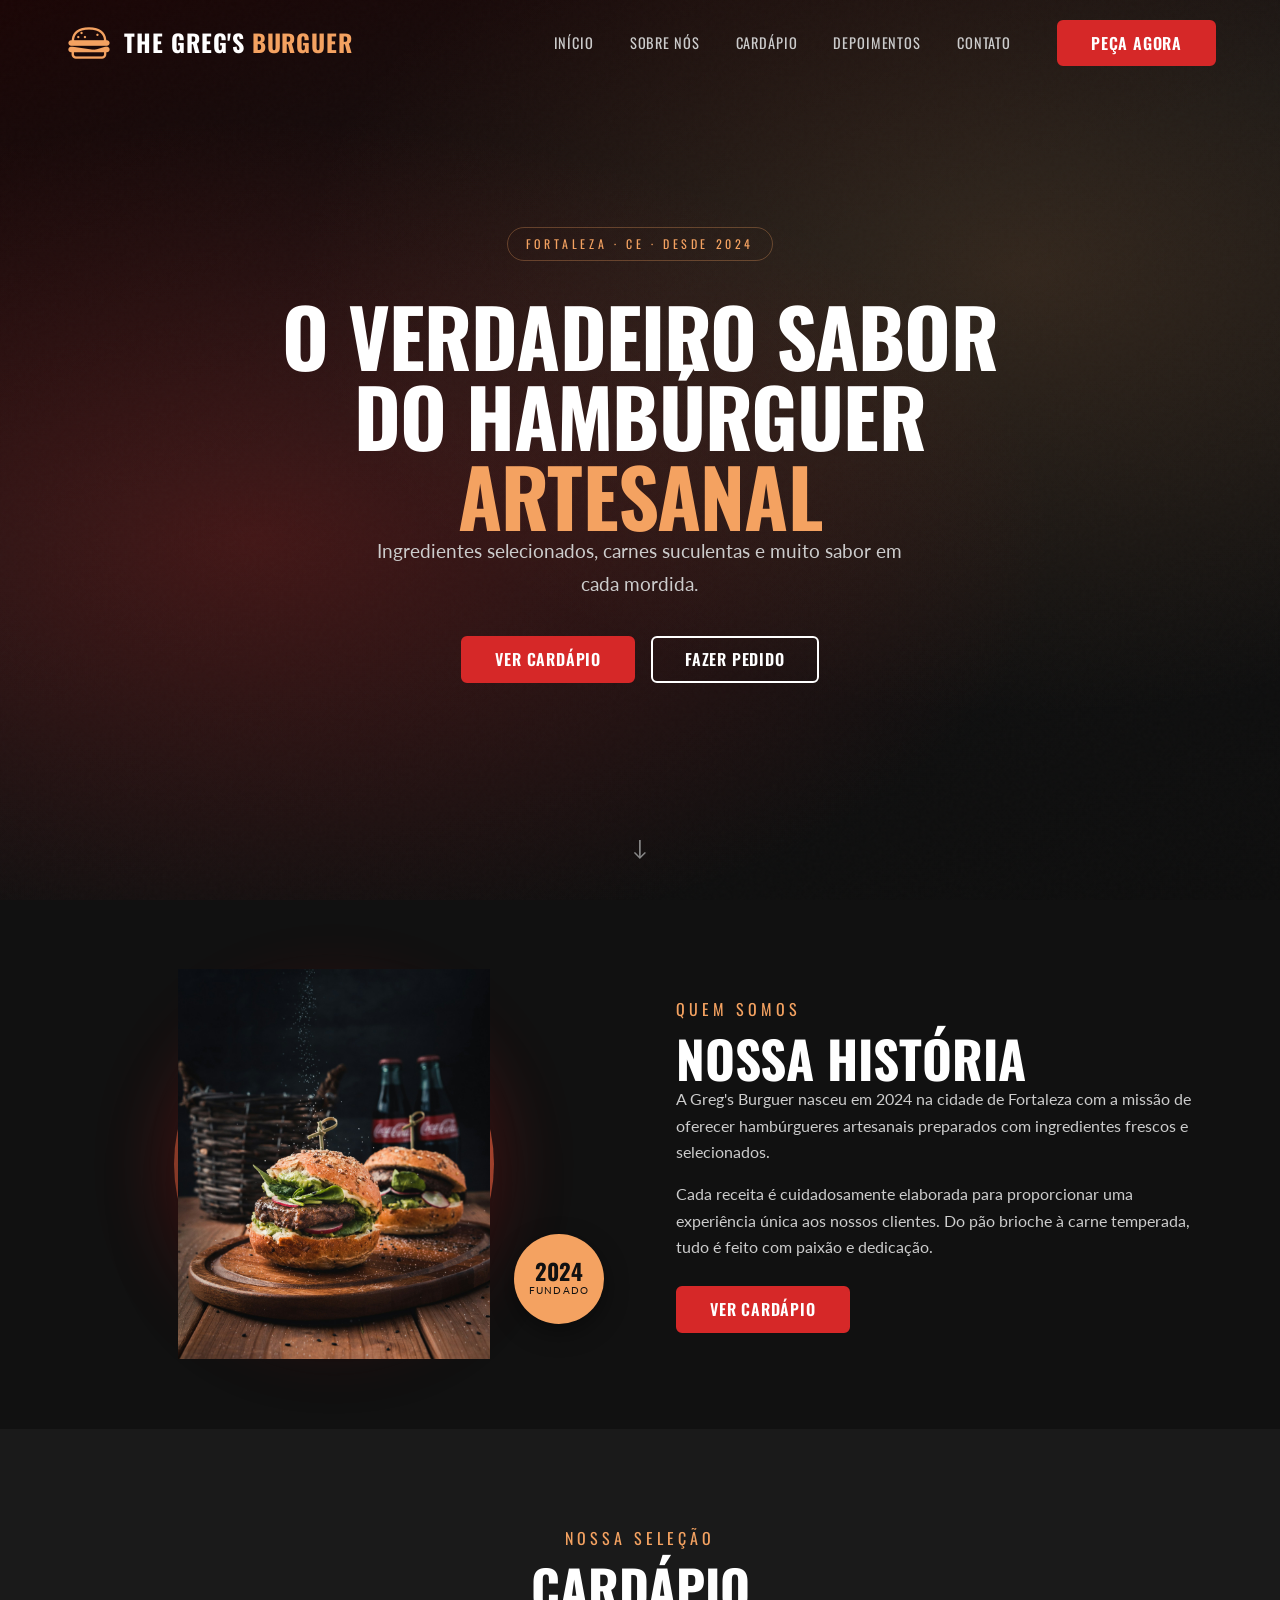
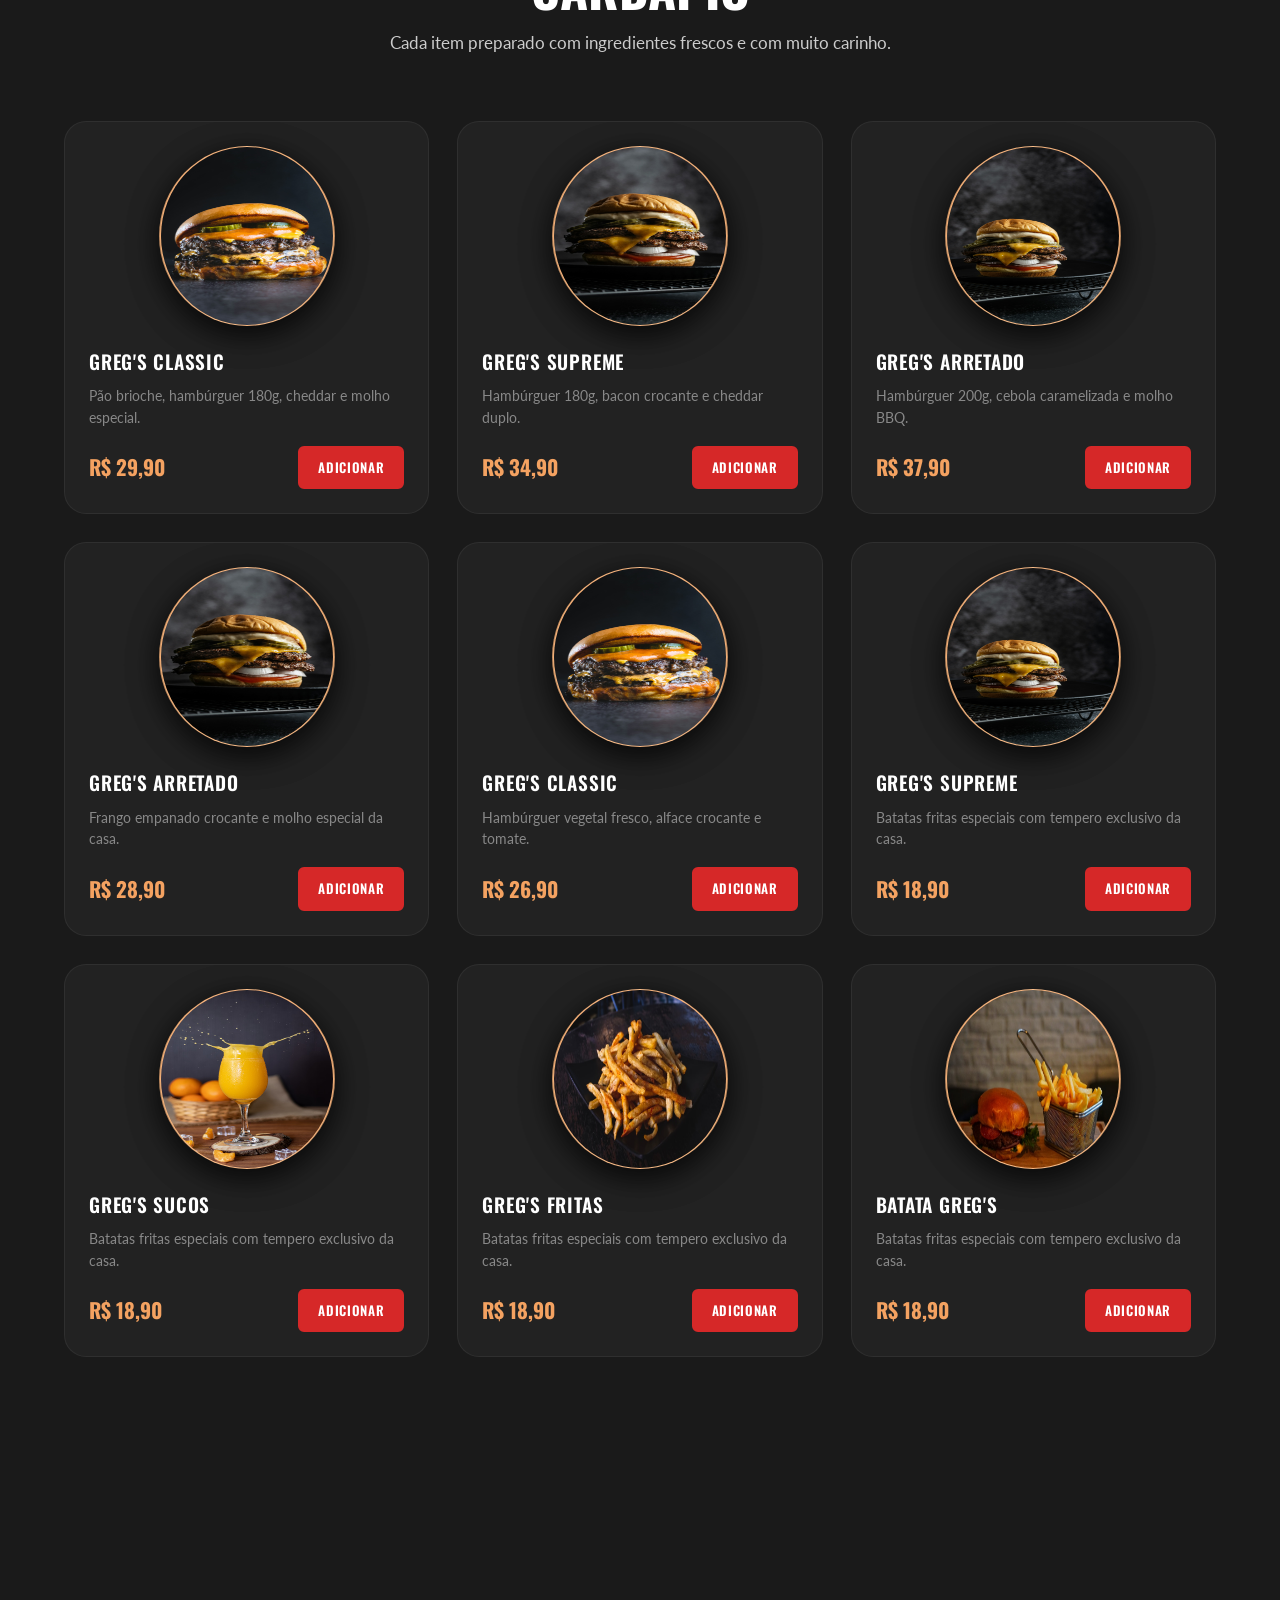
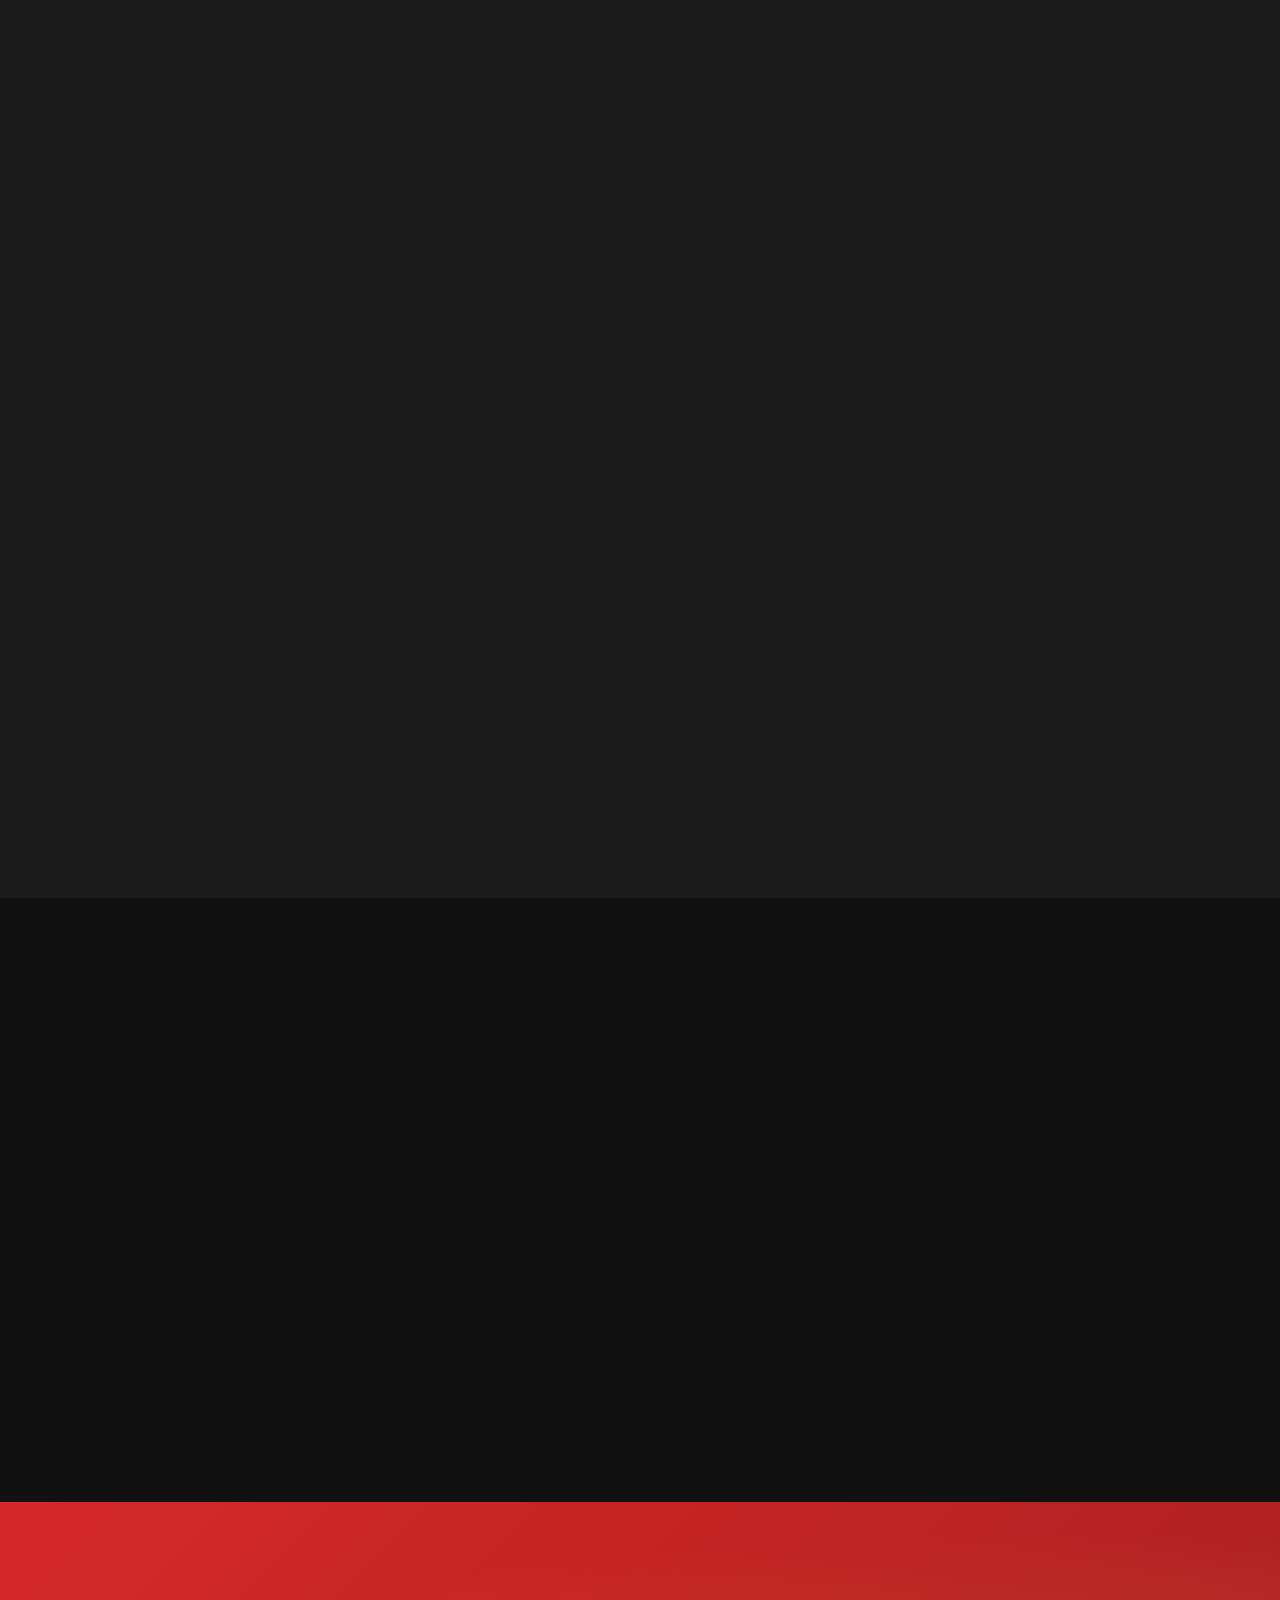
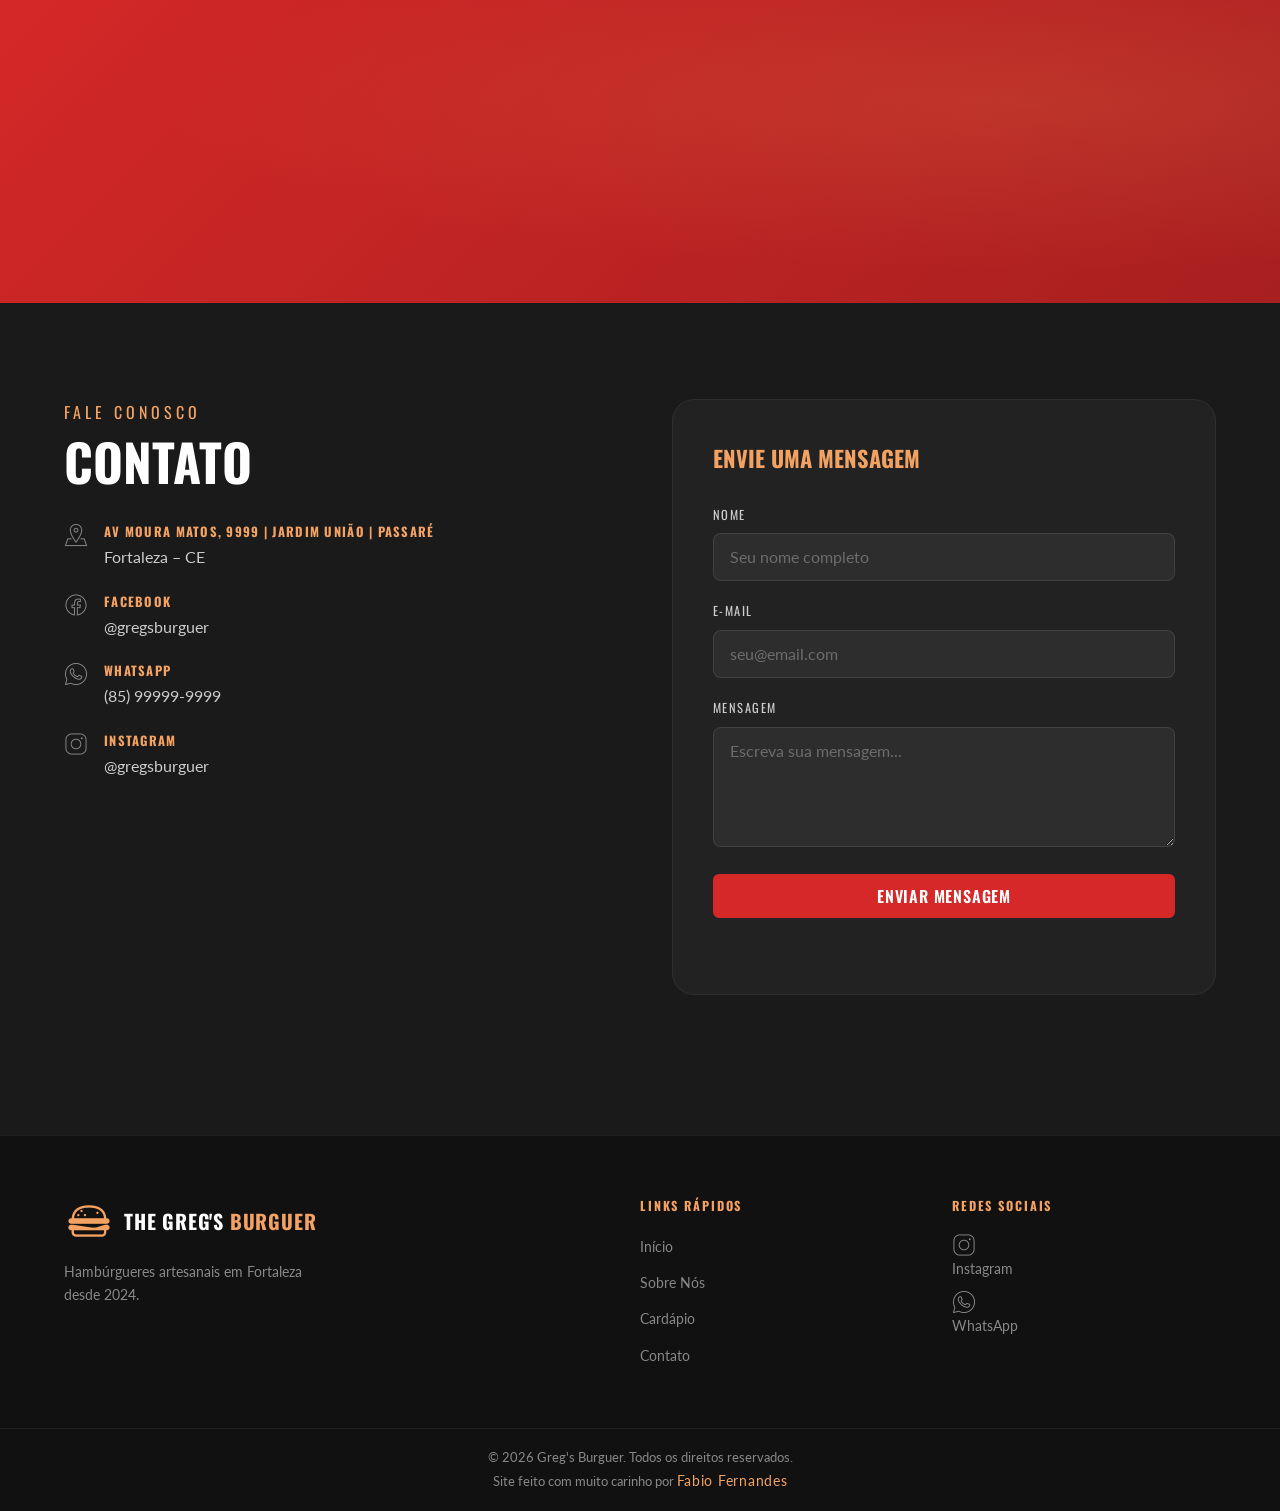
==== commit 211036bb: "fix: corrigir nomenclatura do arquivo" ====
--- a/index.html
+++ b/index.html
@@ -481,6 +481,6 @@
   <!-- Botão voltar ao topo -->
   <button class="back-to-top" id="backToTop" aria-label="Voltar ao topo">↑</button>
 
-  <script src="./js/jscript.js"></script>
+  <script src="./js/script.js"></script>
 </body>
 </html>
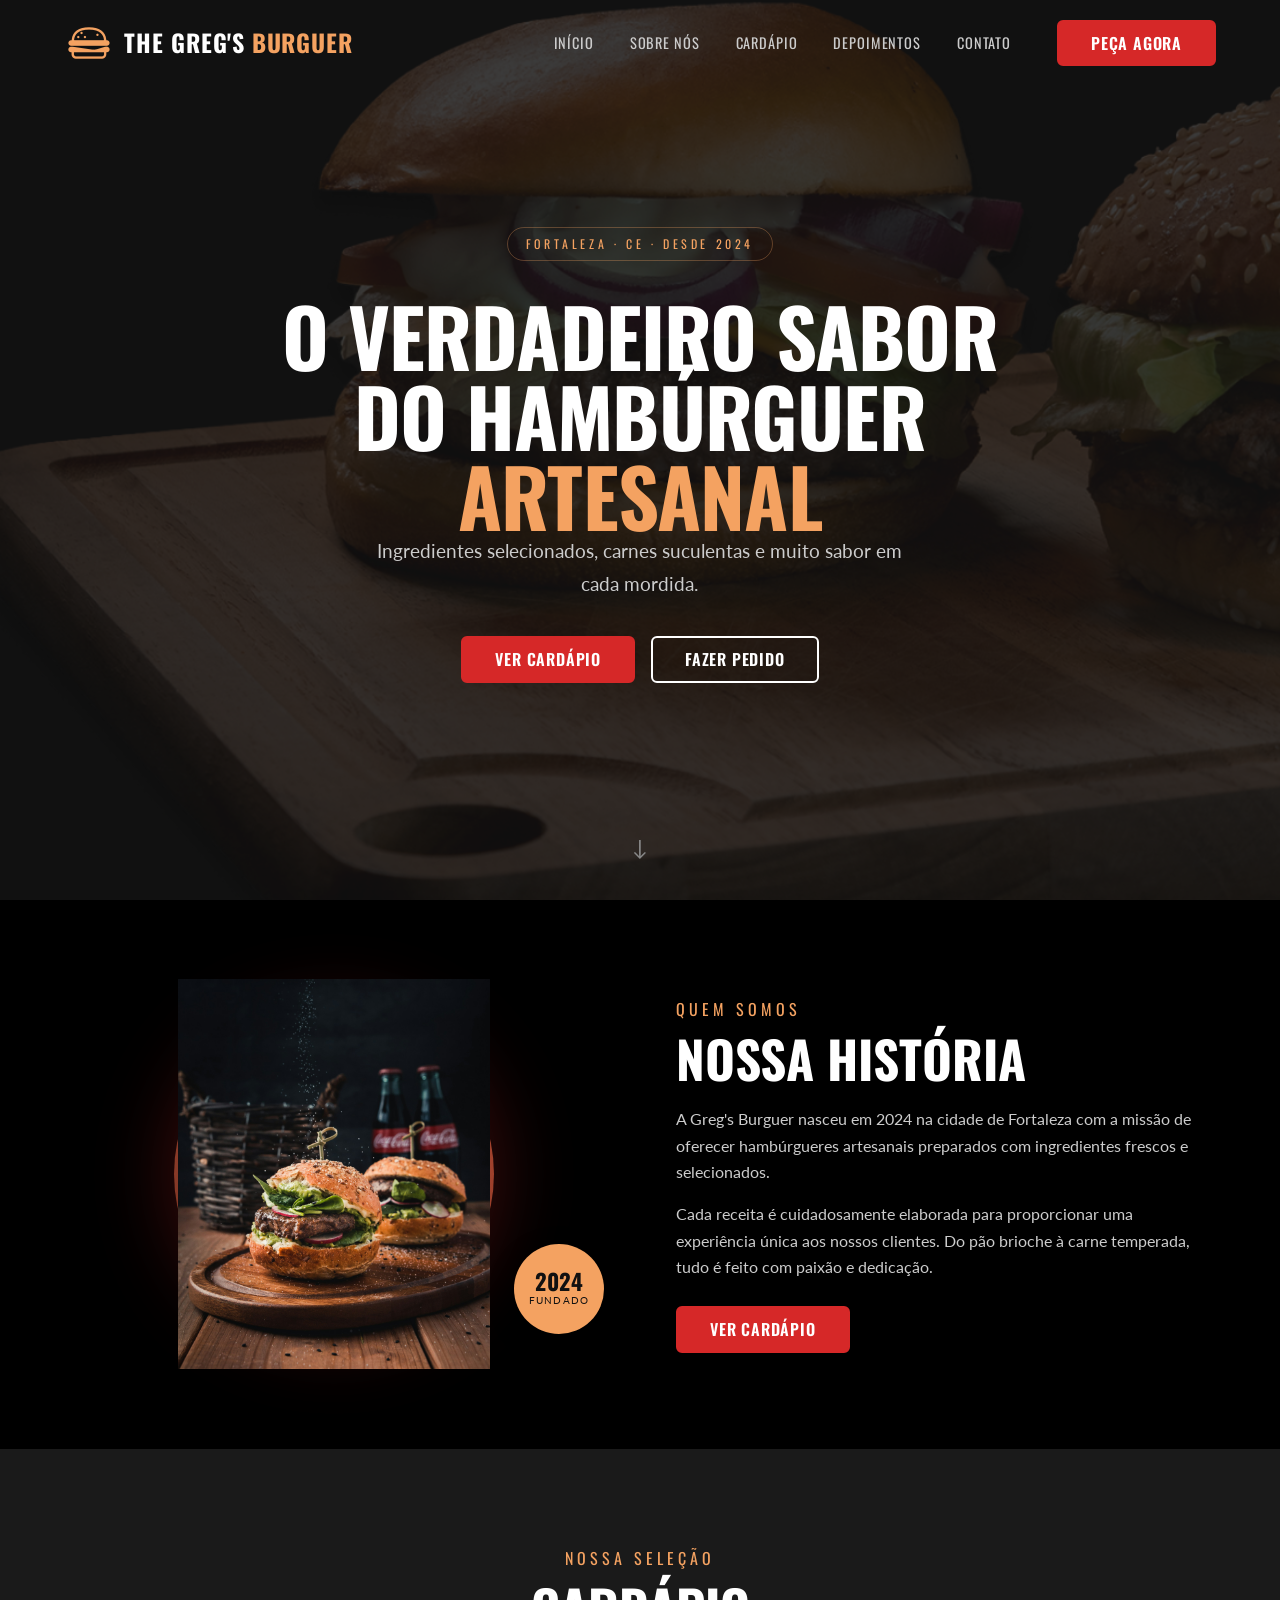
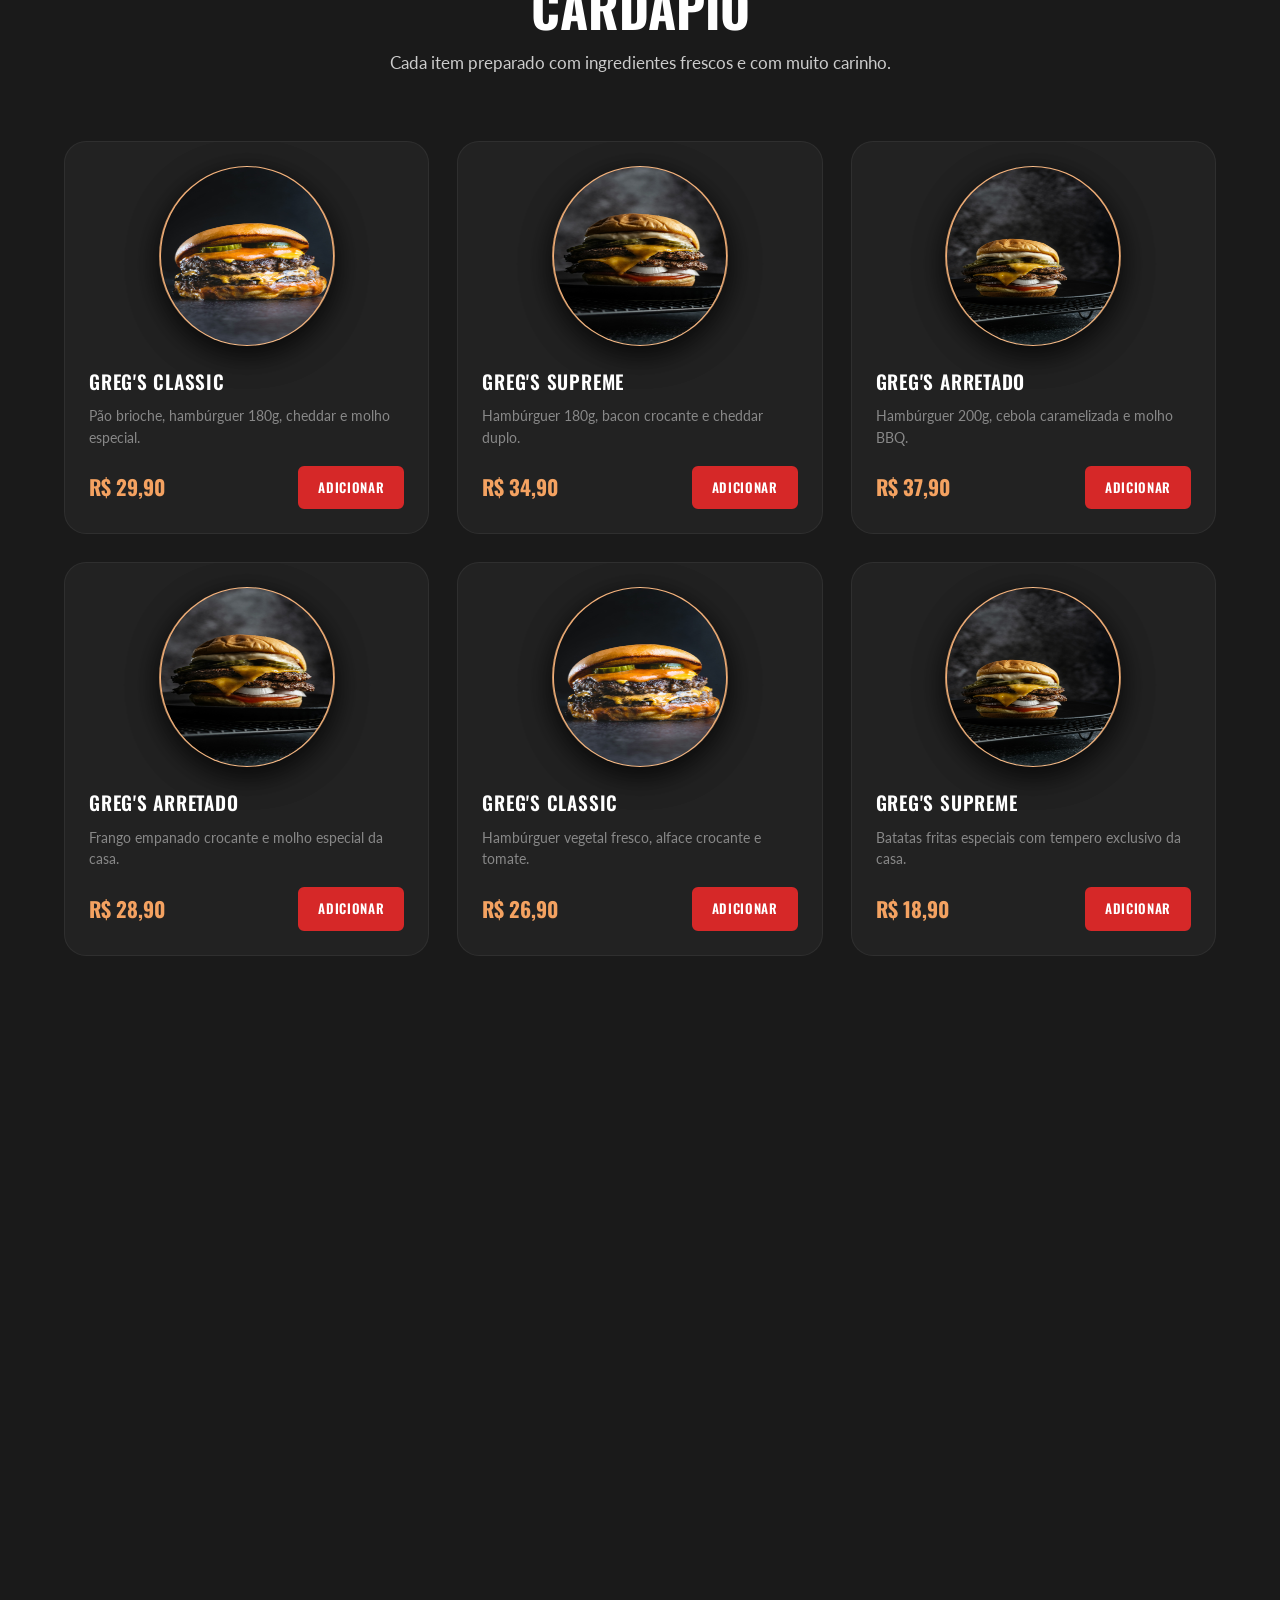
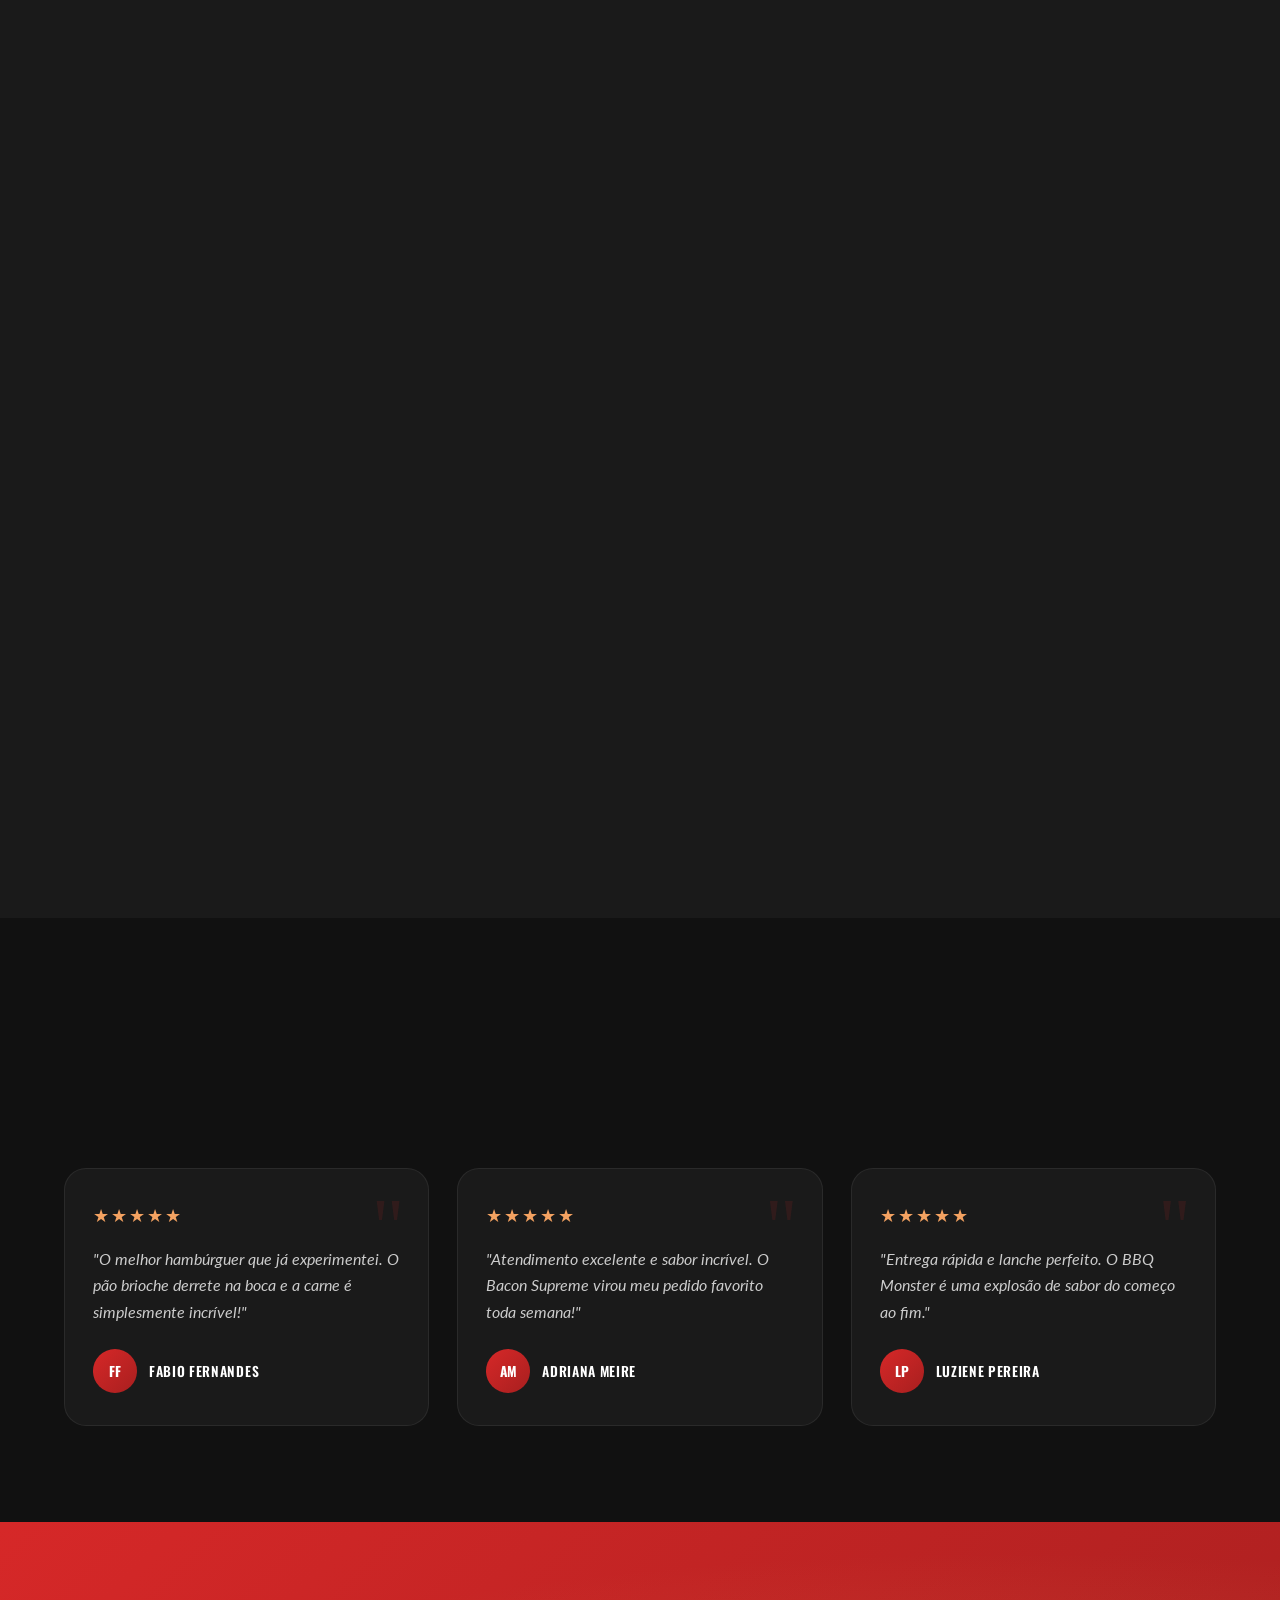
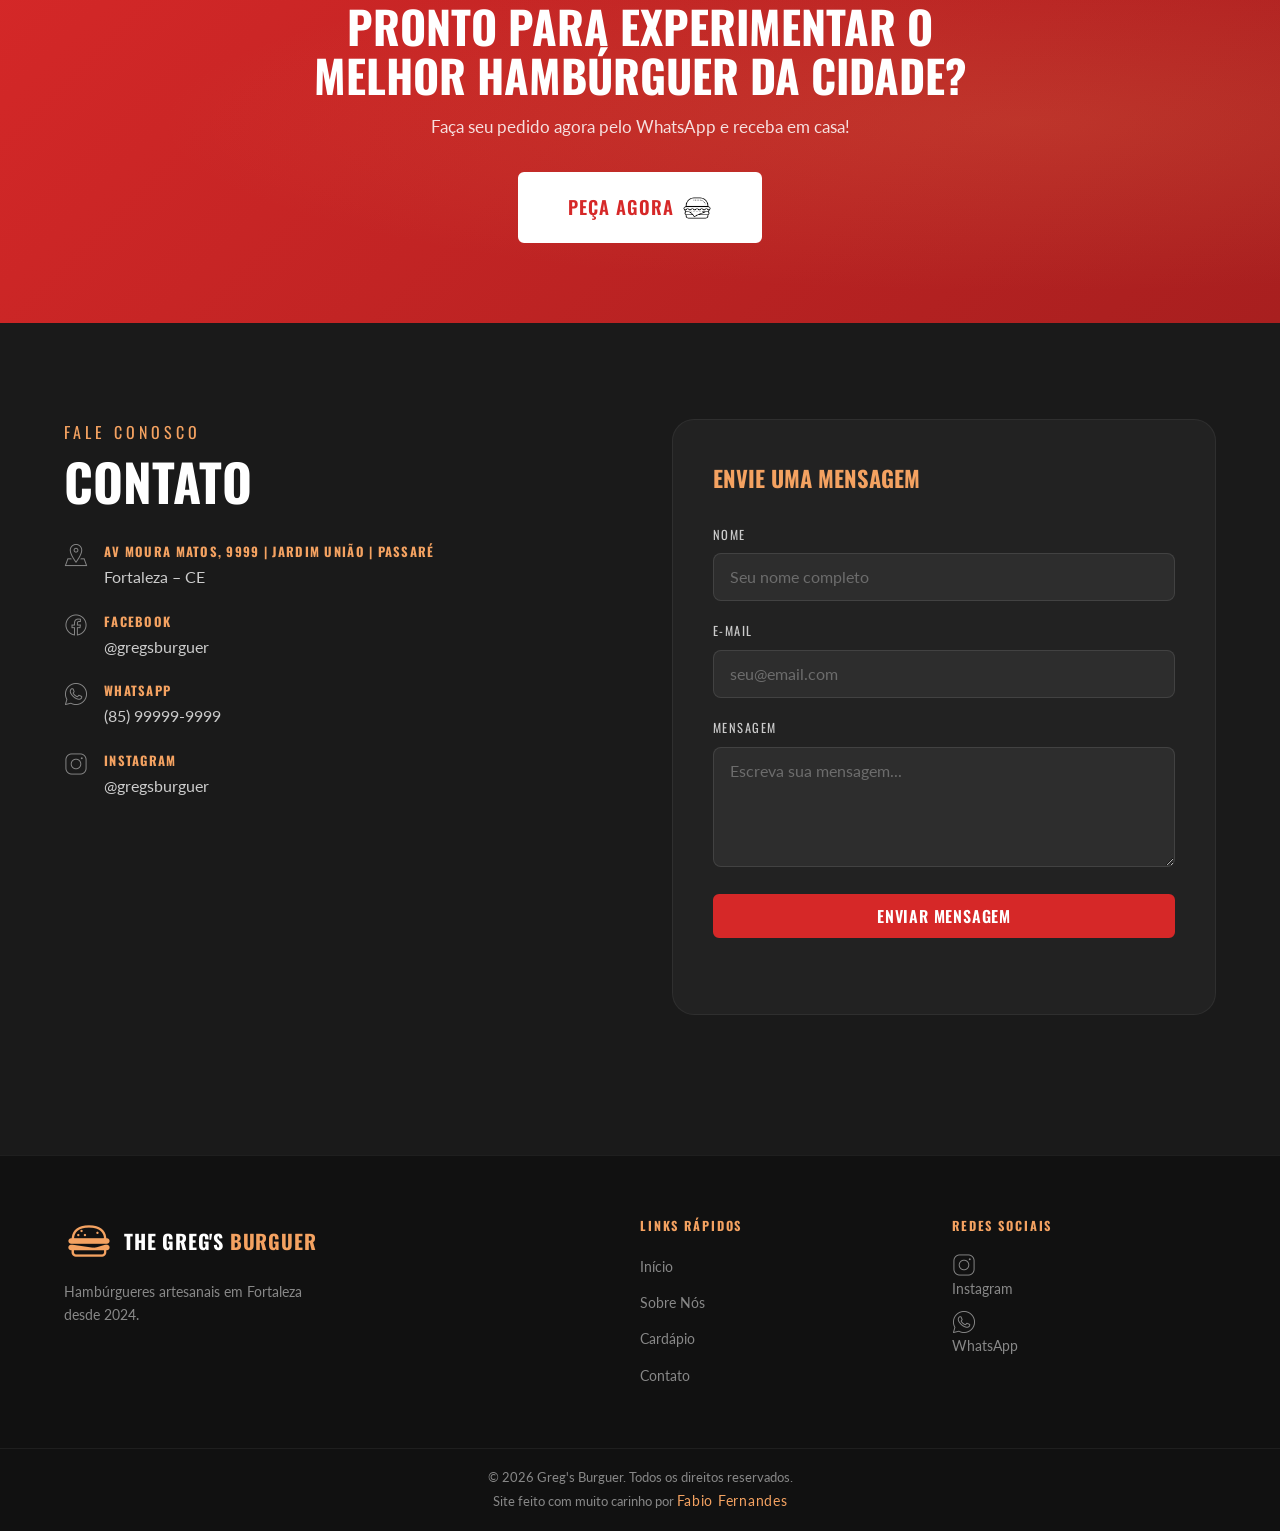
==== commit 2176859f: "feat: implementar background nas secoes" ====
--- a/index.html
+++ b/index.html
@@ -334,8 +334,8 @@
           <div class="testimonial-card__stars">★★★★★</div>
           <p class="testimonial-card__text">"O melhor hambúrguer que já experimentei. O pão brioche derrete na boca e a carne é simplesmente incrível!"</p>
           <div class="testimonial-card__author">
-            <div class="testimonial-card__avatar">CS</div>
-            <span>Carlos Silva</span>
+            <div class="testimonial-card__avatar">FF</div>
+            <span>Fabio Fernandes</span>
           </div>
         </div>
 
@@ -343,8 +343,8 @@
           <div class="testimonial-card__stars">★★★★★</div>
           <p class="testimonial-card__text">"Atendimento excelente e sabor incrível. O Bacon Supreme virou meu pedido favorito toda semana!"</p>
           <div class="testimonial-card__author">
-            <div class="testimonial-card__avatar">MC</div>
-            <span>Mariana Costa</span>
+            <div class="testimonial-card__avatar">AM</div>
+            <span>Adriana Meire</span>
           </div>
         </div>
 
@@ -352,8 +352,8 @@
           <div class="testimonial-card__stars">★★★★★</div>
           <p class="testimonial-card__text">"Entrega rápida e lanche perfeito. O BBQ Monster é uma explosão de sabor do começo ao fim."</p>
           <div class="testimonial-card__author">
-            <div class="testimonial-card__avatar">JP</div>
-            <span>João Pereira</span>
+            <div class="testimonial-card__avatar">LP</div>
+            <span>Luziene Pereira</span>
           </div>
         </div>
 
--- a/css/style.css
+++ b/css/style.css
@@ -256,10 +256,10 @@
 .hero__bg {
   position: absolute;
   inset: 0;
-  background:
-    radial-gradient(ellipse at 20% 60%, rgba(214,40,40,0.25) 0%, transparent 55%),
-    radial-gradient(ellipse at 80% 30%, rgba(244,162,97,0.15) 0%, transparent 50%),
-    linear-gradient(160deg, #1a0505 0%, #111 40%, #0d0d0d 100%);
+  background-image: url('../img/hamburguer.png');
+  background-size: cover;
+  background-position: top center;
+  opacity: 0.18;
 }
 
 /* Noise texture overlay */
@@ -396,7 +396,7 @@
 }
 
 /* ---------- SOBRE ---------- */
-.about { background: var(--black); }
+.about { background: black;}
 .about__inner {
   display: grid;
   grid-template-columns: 1fr 1fr;
@@ -444,7 +444,10 @@
 .about__img-badge strong { font-family: var(--font-head); font-size: 1.4rem; line-height: 1; }
 .about__img-badge span { font-size: 0.65rem; text-transform: uppercase; letter-spacing: 0.1em; }
 
-.about__text .section__title { text-align: left; }
+.about__text .section__title { 
+  text-align: left;
+  margin-bottom: 20px;
+}
 .about__text p { color: var(--gray-lt); margin-bottom: 16px; }
 .about__text .btn { margin-top: 10px; }
 
@@ -489,7 +492,18 @@
 .feature-card p { font-size: 0.9rem; color: var(--gray); line-height: 1.6; }
 
 /* ---------- DEPOIMENTOS ---------- */
-.testimonials { background: var(--black); }
+.testimonials { 
+  background:
+    linear-gradient(rgba(0,0,0,0.7),
+                    rgba(0,0,0,0.7)),
+    url('../img/bg-dep.jpg');
+
+  background-size: cover;
+  background-position: center;
+  background-attachment: fixed;
+}
+
+
 .testimonials__grid {
   display: grid;
   grid-template-columns: repeat(3, 1fr);
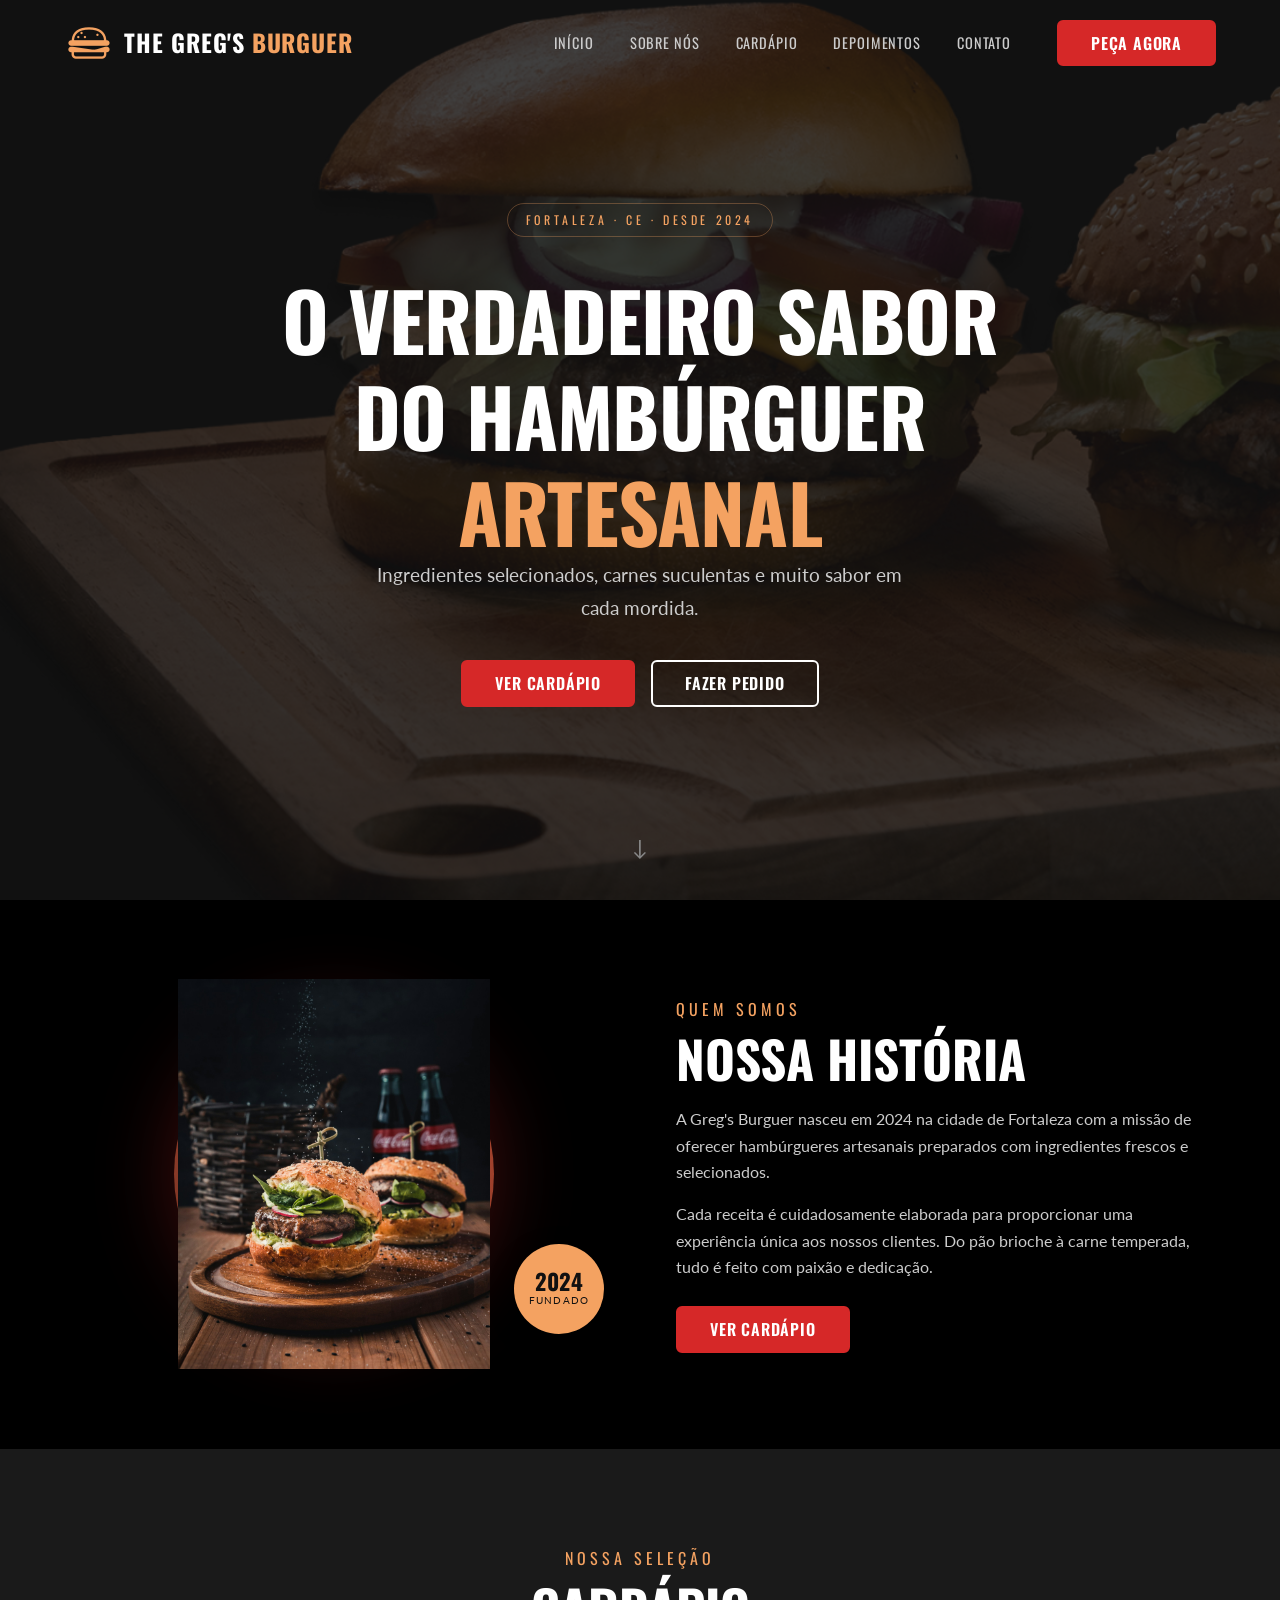
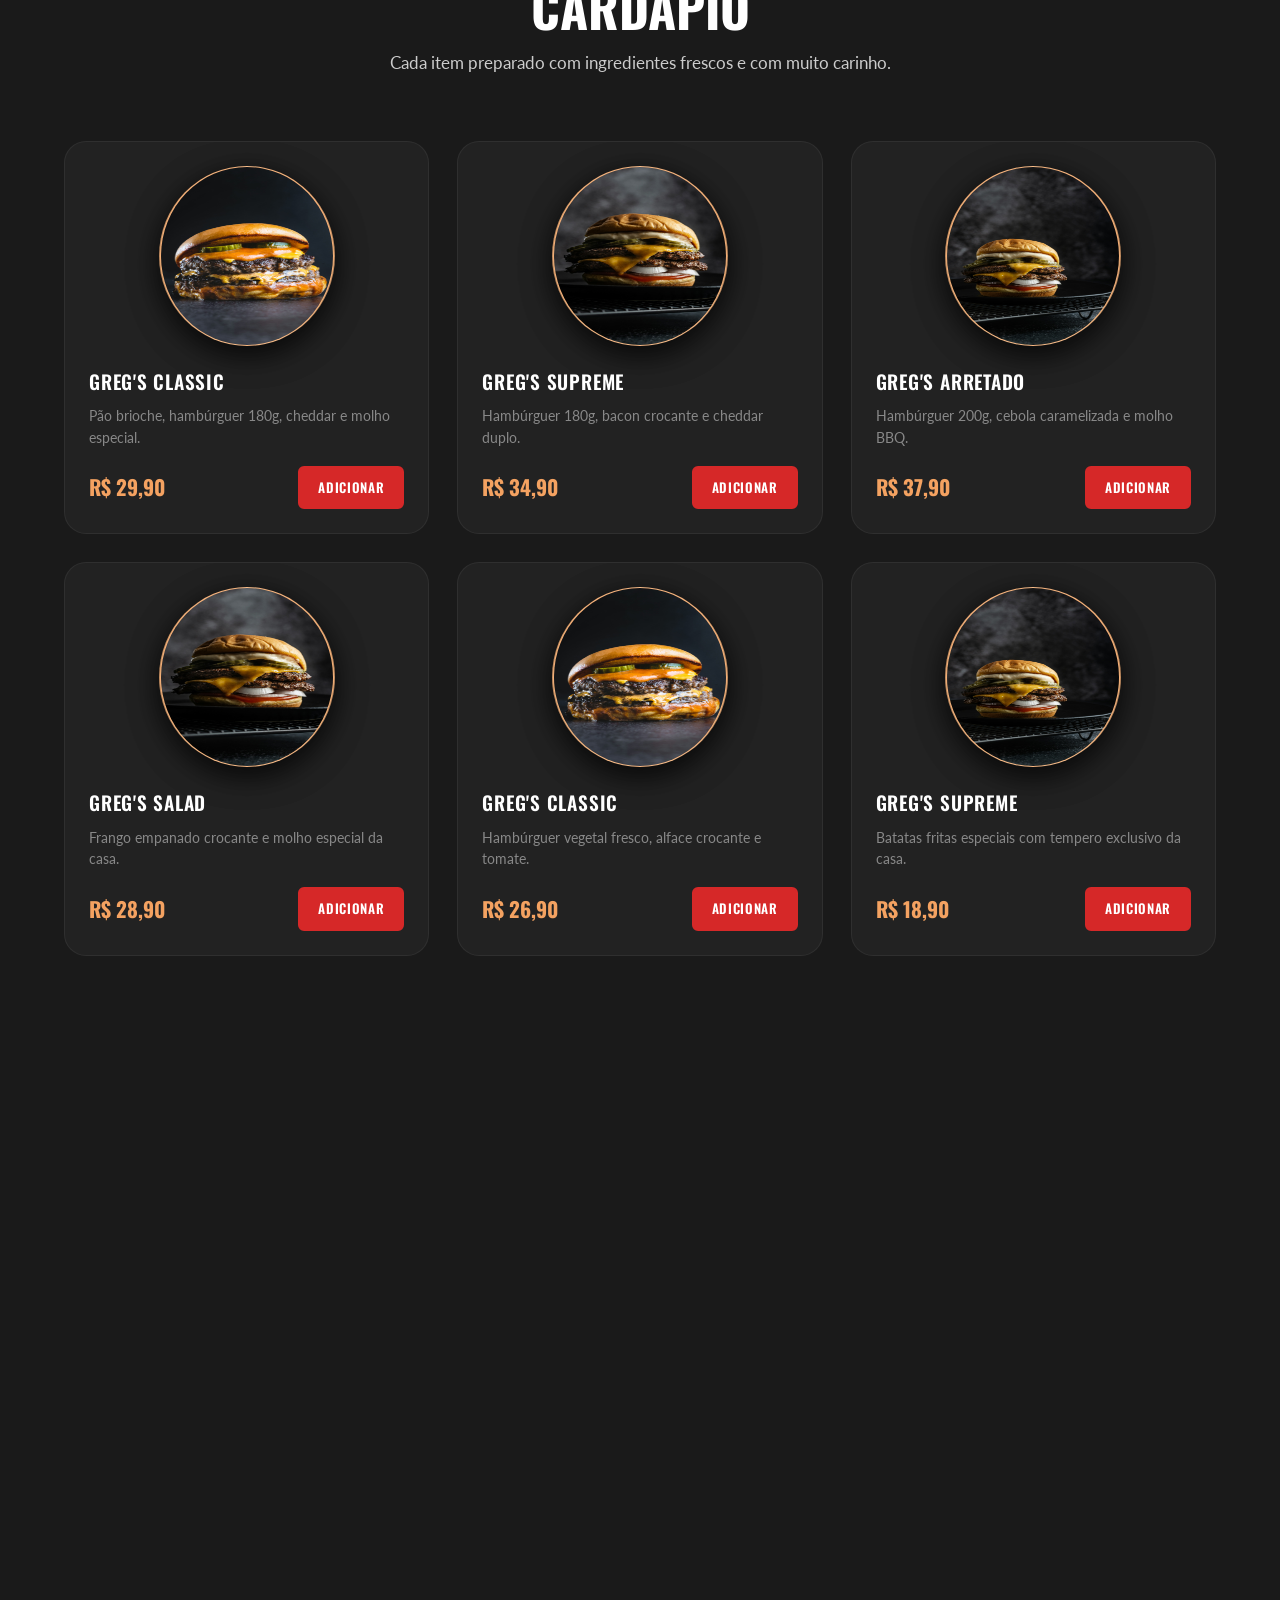
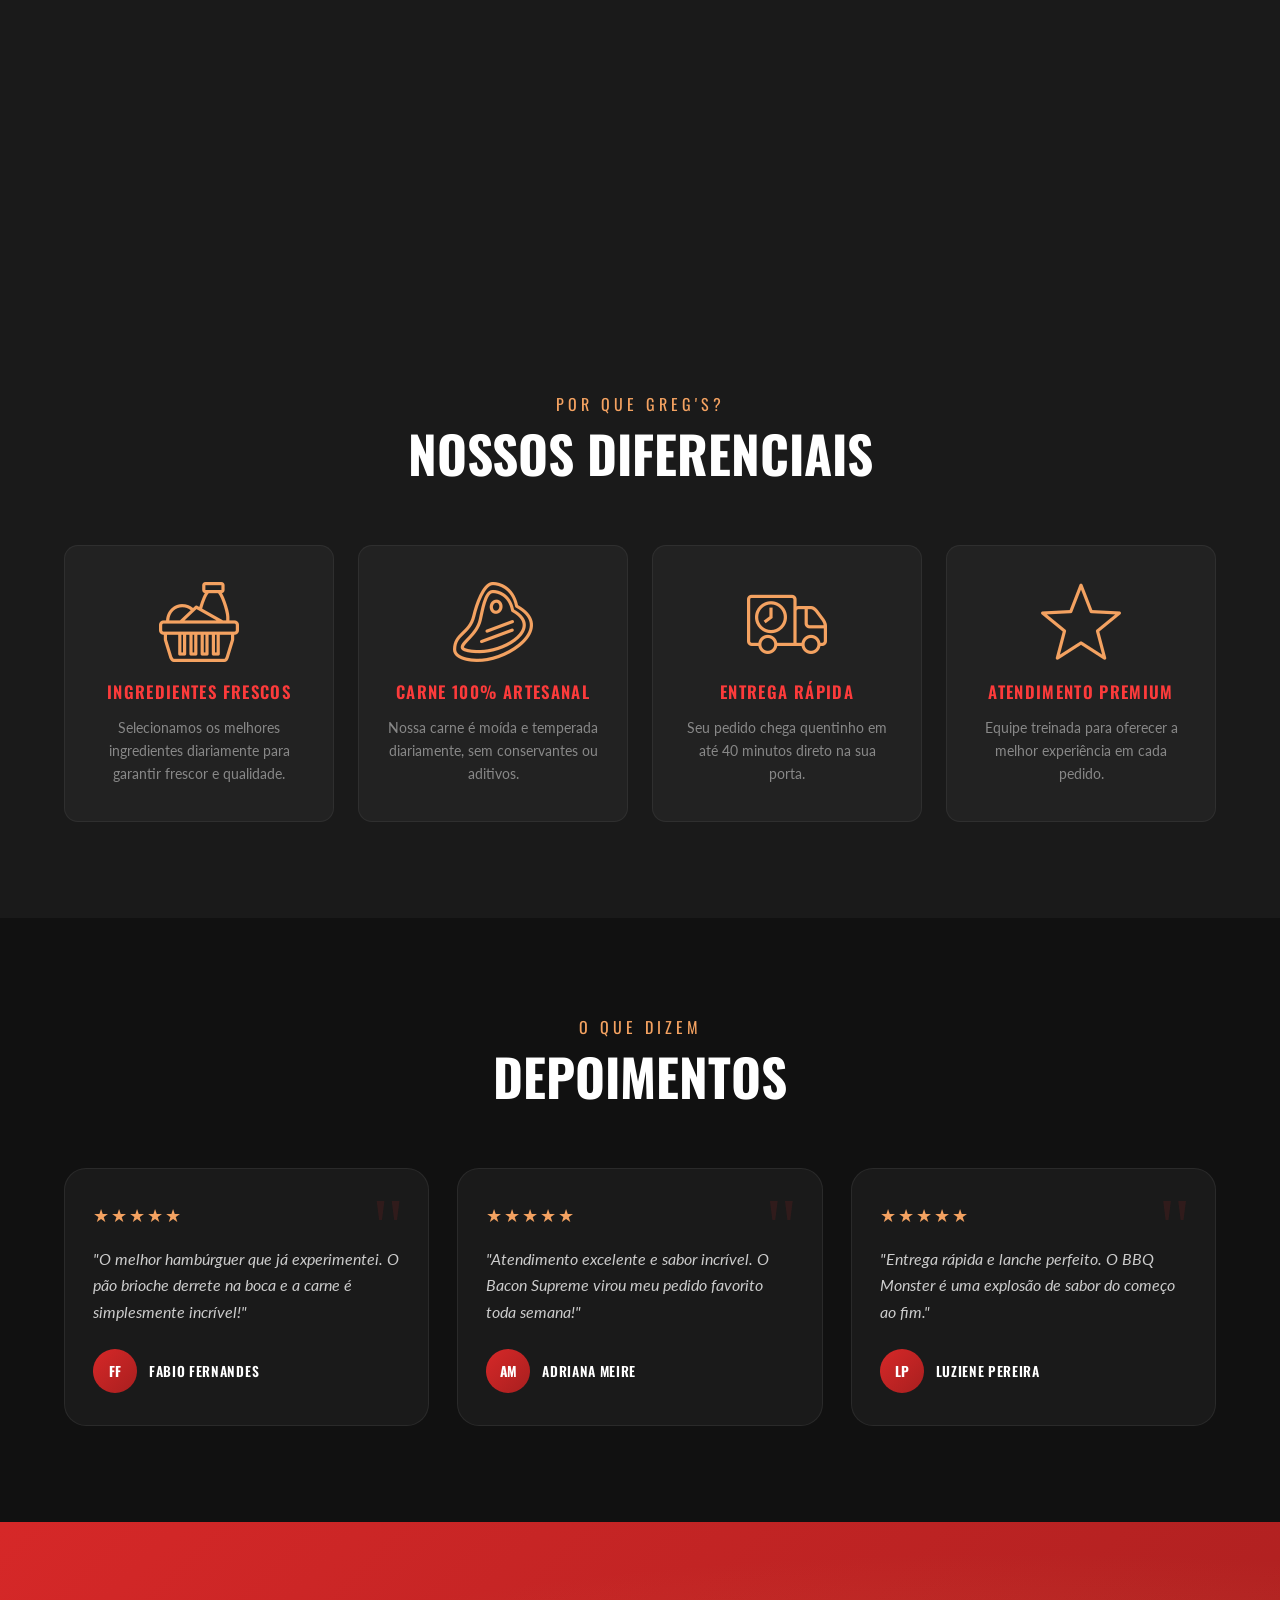
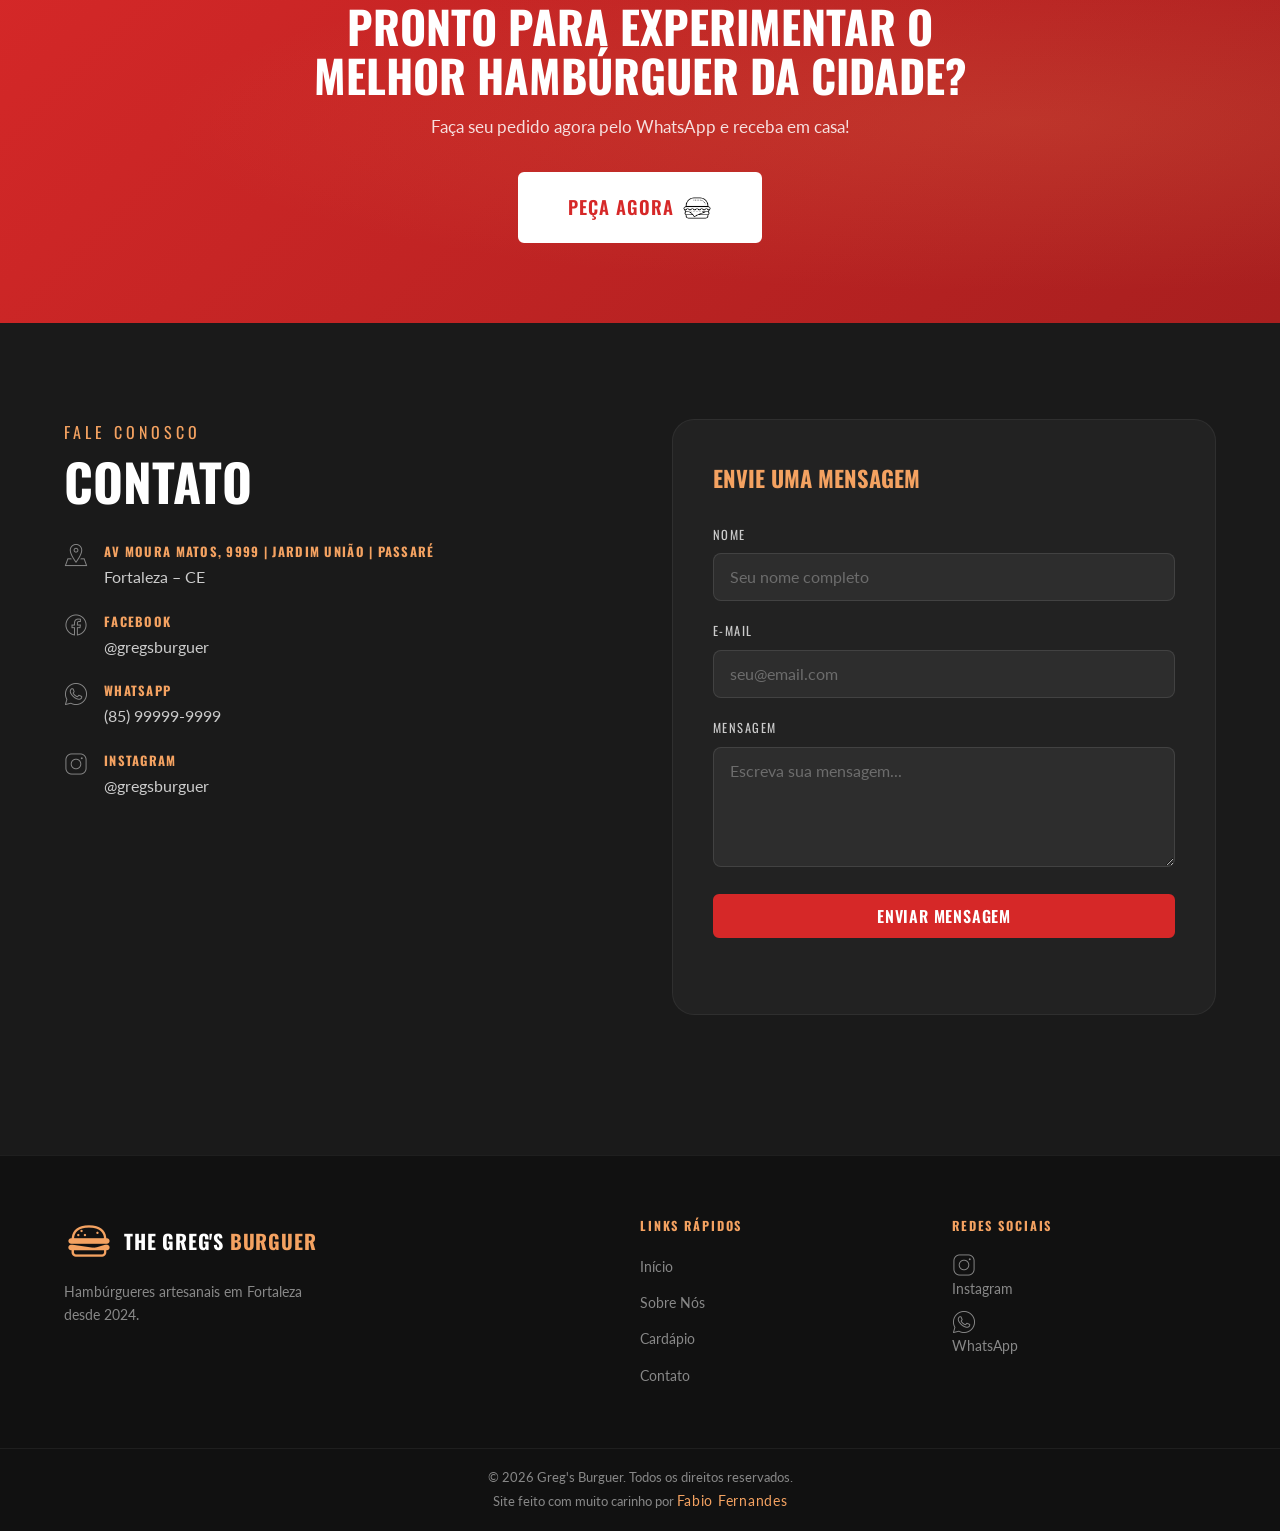
==== commit 59c40adc: "feat: alterar imagem no background da secao" ====
--- a/index.html
+++ b/index.html
@@ -148,7 +148,7 @@
             </div>
           </div>
           <div class="menu-card__body">
-            <h3 class="menu-card__name">Greg's Arretado</h3>
+            <h3 class="menu-card__name">Greg's Salad</h3>
             <p class="menu-card__desc">Frango empanado crocante e molho especial da casa.</p>
             <div class="menu-card__footer">
               <span class="menu-card__price">R$ 28,90</span>
--- a/css/style.css
+++ b/css/style.css
@@ -259,7 +259,7 @@
   background-image: url('../img/hamburguer.png');
   background-size: cover;
   background-position: top center;
-  opacity: 0.18;
+  opacity: 0.20;
 }
 
 /* Noise texture overlay */
@@ -297,7 +297,7 @@
   font-size: 5rem;
   font-weight: 700;
   text-transform: uppercase;
-  line-height: 1;
+  line-height: 1.2;
   letter-spacing: -0.01em;
   margin-top: 22px;
 }
@@ -494,8 +494,8 @@
 /* ---------- DEPOIMENTOS ---------- */
 .testimonials { 
   background:
-    linear-gradient(rgba(0,0,0,0.7),
-                    rgba(0,0,0,0.7)),
+    linear-gradient(rgba(0,0,0,0.5),
+                    rgba(0,0,0,0.5)),
     url('../img/bg-dep.jpg');
 
   background-size: cover;
--- a/responsivo.css
+++ b/responsivo.css
@@ -50,8 +50,16 @@
 }
 
 @media (max-width: 480px) {
-  .hero__badge { padding: 14px 14px; font-size: 0.65rem; letter-spacing: 0.25em; }
+  .hero__bg {
+  position: absolute;
+  inset: 0;
+  background-image: url('./img/burguer-fogo.jpg');
+  background-size: cover;
+  background-position: top center;
+  opacity: 0.20;
+}
+  .hero__badge { padding: 8px 14px; font-size: 0.65rem; letter-spacing: 0.25em; }
   .features__grid { grid-template-columns: 1fr; }
-  .hero__title { font-size: 2.4rem; }
+  .hero__title { font-size: 2.4rem; line-height: 1.3; }
   .about__img-main { width: 240px; height: 240px; font-size: 6rem; }
 }
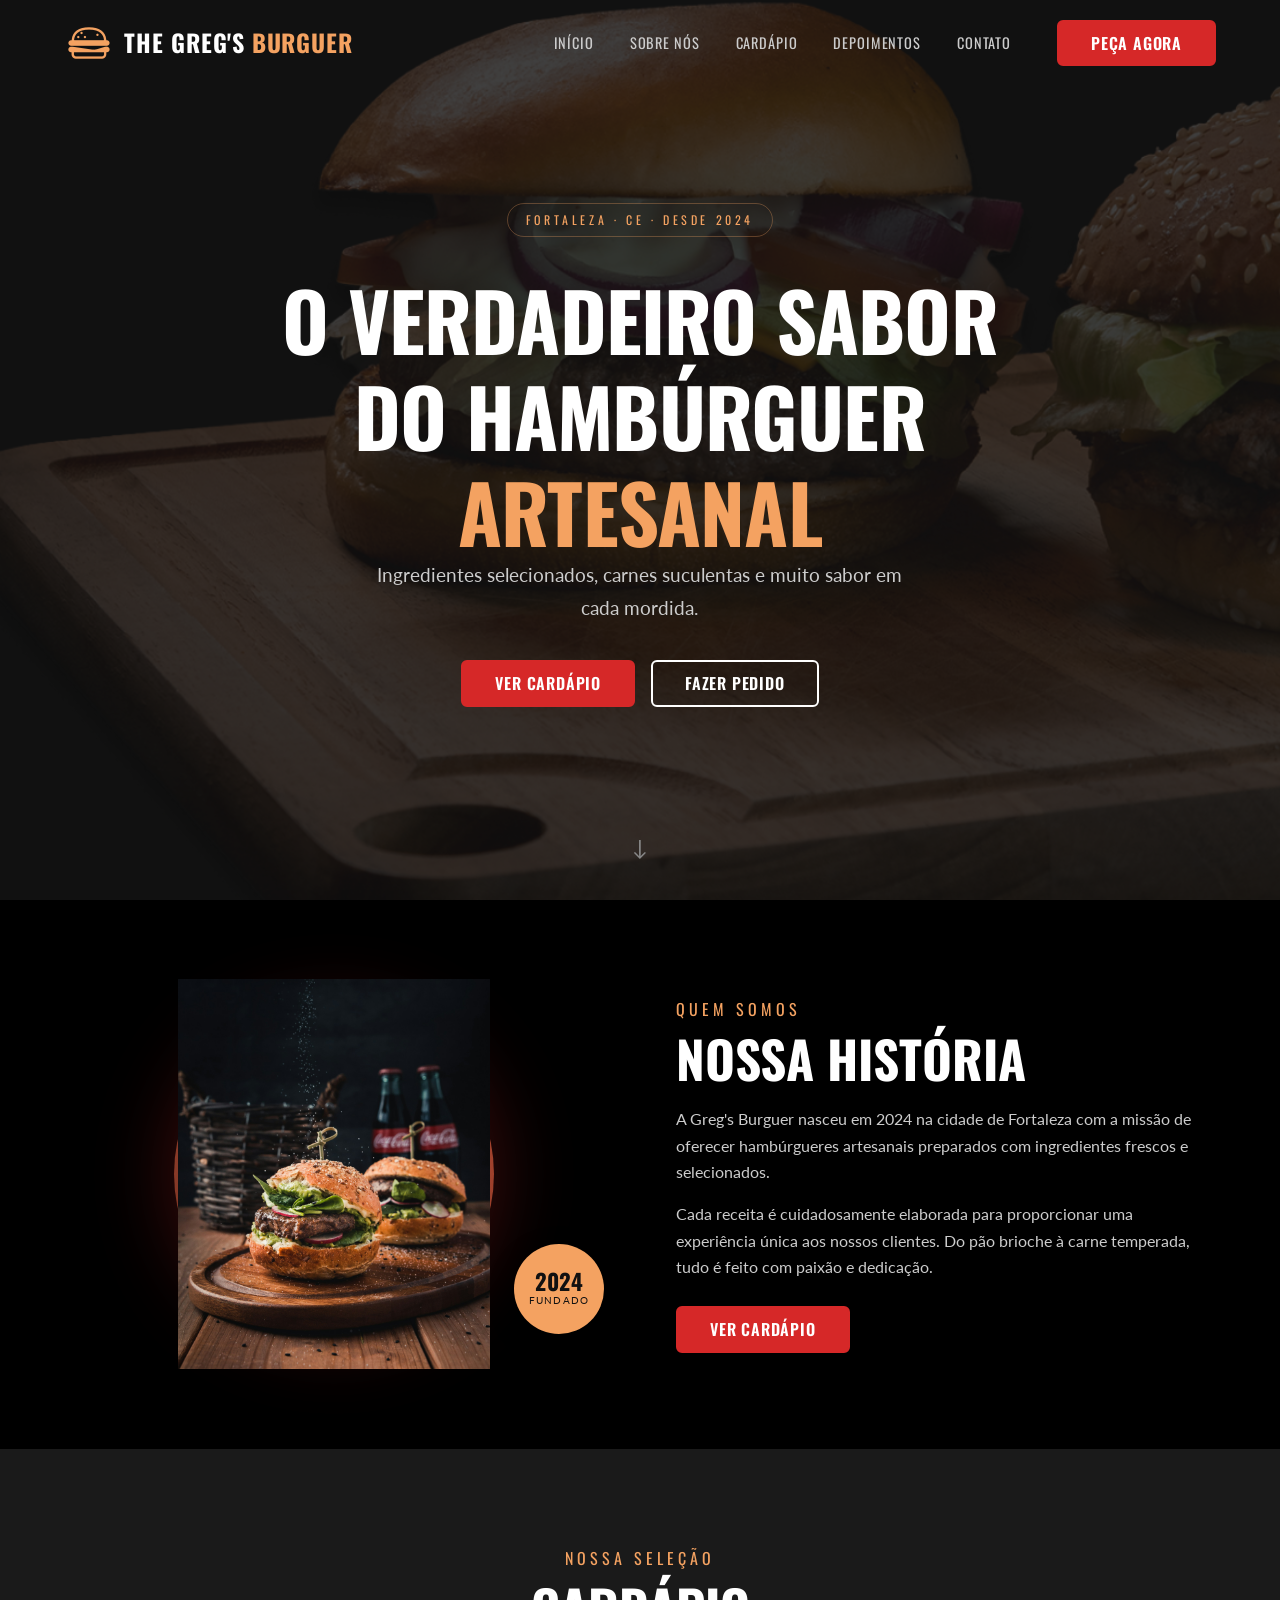
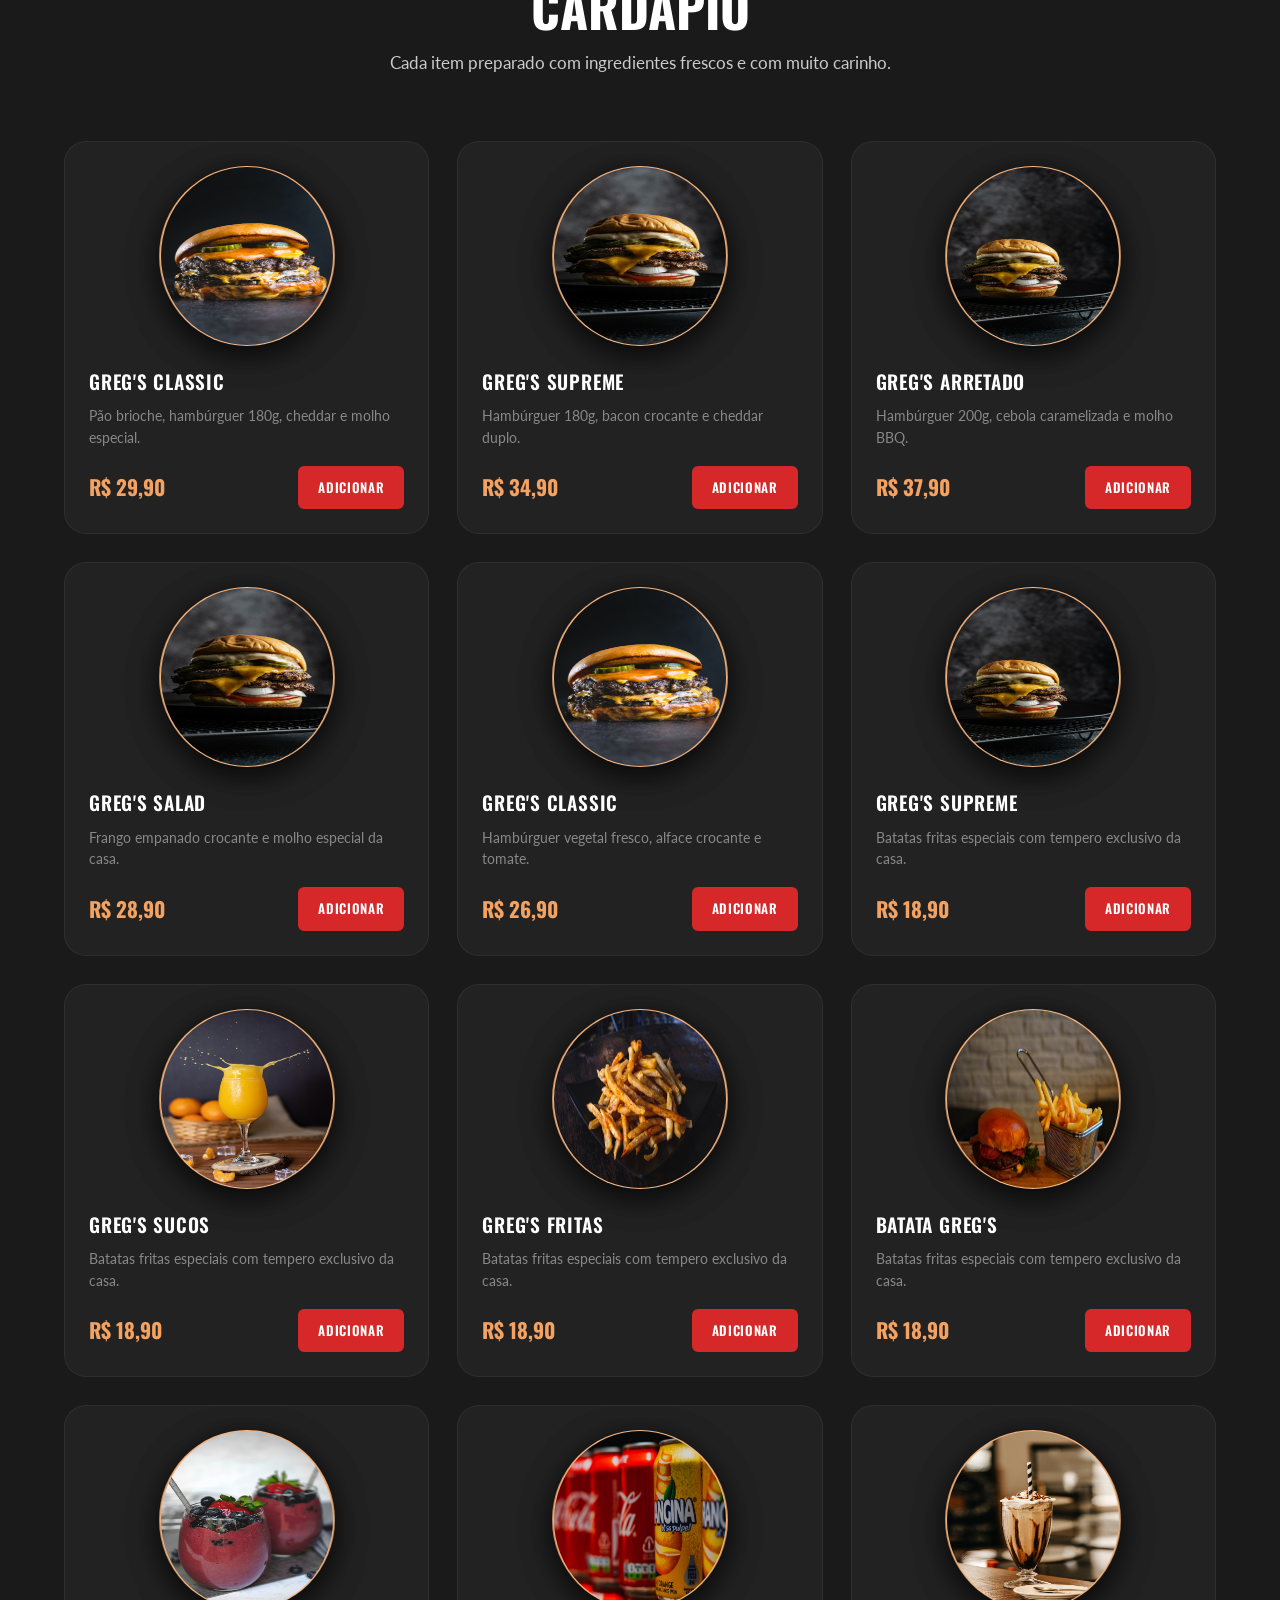
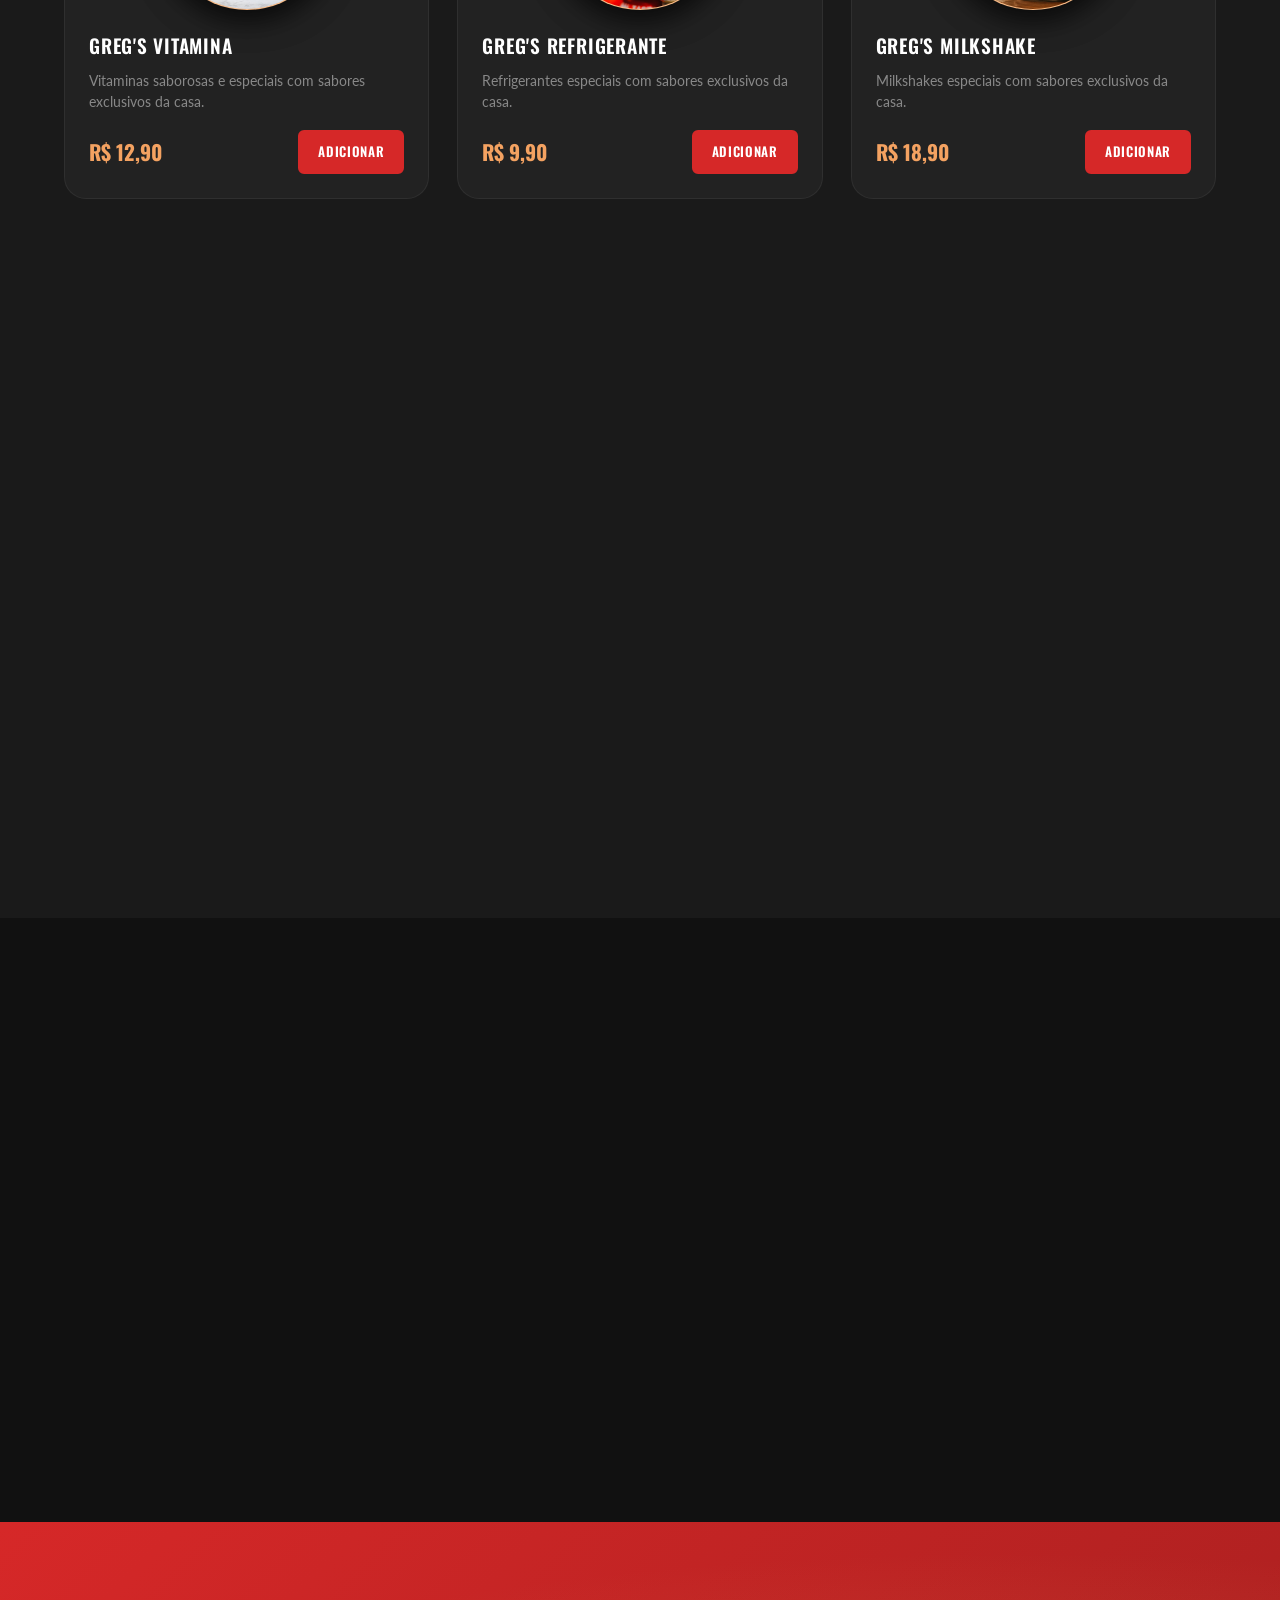
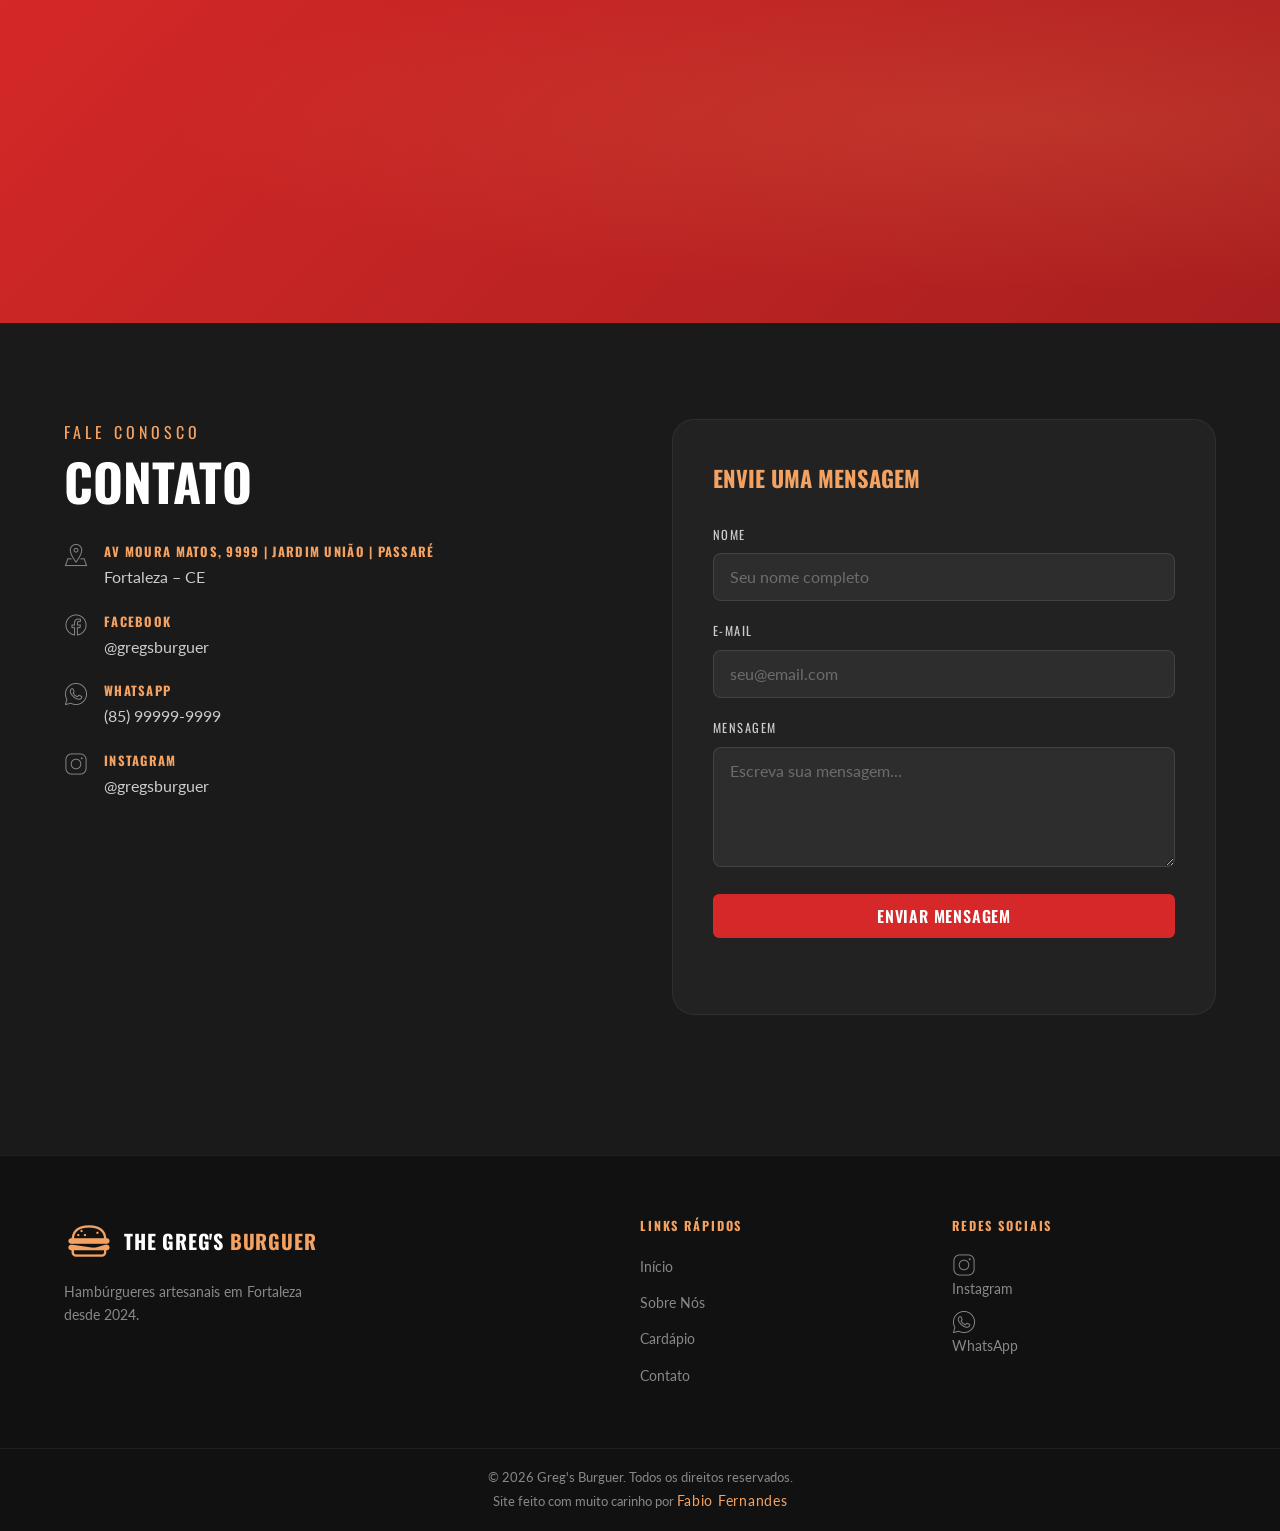
==== commit 8872858b: "alterando contato" ====
--- a/index.html
+++ b/index.html
@@ -31,7 +31,7 @@
         </ul>
       </nav>
 
-      <a href="https://wa.me/5585999999999" target="_blank" class="btn btn--primary header__cta">Peça Agora</a>
+      <a href="https://wa.me/5585998126310" target="_blank" class="btn btn--primary header__cta">Peça Agora</a>
 
       <button class="hamburger" id="hamburger" aria-label="Abrir menu">
         <span></span><span></span><span></span>
@@ -50,7 +50,7 @@
       <p class="hero__sub">Ingredientes selecionados, carnes suculentas e muito sabor em cada mordida.</p>
       <div class="hero__actions">
         <a href="#cardapio" class="btn btn--primary">Ver Cardápio</a>
-        <a href="https://wa.me/5585999999999" target="_blank" class="btn btn--outline">Fazer Pedido</a>
+        <a href="https://wa.me/5585998126310" target="_blank" class="btn btn--outline">Fazer Pedido</a>
       </div>
     </div>
     <div class="hero__scroll-hint">
@@ -104,7 +104,8 @@
             <p class="menu-card__desc">Pão brioche, hambúrguer 180g, cheddar e molho especial.</p>
             <div class="menu-card__footer">
               <span class="menu-card__price">R$ 29,90</span>
-              <a href="https://wa.me/5585999999999?text=Quero%20um%20Greg's%20Classic!" target="_blank" class="btn btn--sm">Adicionar</a>
+              <a href="https://wa.me/5585998126310
+              " target="_blank" class="btn btn--sm">Adicionar</a>
             </div>
           </div>
         </article>
@@ -120,7 +121,7 @@
             <p class="menu-card__desc">Hambúrguer 180g, bacon crocante e cheddar duplo.</p>
             <div class="menu-card__footer">
               <span class="menu-card__price">R$ 34,90</span>
-              <a href="https://wa.me/5585999999999?text=Quero%20um%20Bacon%20Supreme!" target="_blank" class="btn btn--sm">Adicionar</a>
+              <a href="https://wa.me/5585998126310" target="_blank" class="btn btn--sm">Adicionar</a>
             </div>
           </div>
         </article>
@@ -136,7 +137,7 @@
             <p class="menu-card__desc">Hambúrguer 200g, cebola caramelizada e molho BBQ.</p>
             <div class="menu-card__footer">
               <span class="menu-card__price">R$ 37,90</span>
-              <a href="https://wa.me/5585999999999?text=Quero%20um%20BBQ%20Monster!" target="_blank" class="btn btn--sm">Adicionar</a>
+              <a href="https://wa.me/5585998126310" target="_blank" class="btn btn--sm">Adicionar</a>
             </div>
           </div>
         </article>
@@ -152,7 +153,7 @@
             <p class="menu-card__desc">Frango empanado crocante e molho especial da casa.</p>
             <div class="menu-card__footer">
               <span class="menu-card__price">R$ 28,90</span>
-              <a href="https://wa.me/5585999999999?text=Quero%20um%20Chicken%20Crispy!" target="_blank" class="btn btn--sm">Adicionar</a>
+              <a href="https://wa.me/5585998126310" target="_blank" class="btn btn--sm">Adicionar</a>
             </div>
           </div>
         </article>
@@ -168,7 +169,7 @@
             <p class="menu-card__desc">Hambúrguer vegetal fresco, alface crocante e tomate.</p>
             <div class="menu-card__footer">
               <span class="menu-card__price">R$ 26,90</span>
-              <a href="https://wa.me/5585999999999?text=Quero%20um%20Veggie%20Burger!" target="_blank" class="btn btn--sm">Adicionar</a>
+              <a href="https://wa.me/5585998126310" target="_blank" class="btn btn--sm">Adicionar</a>
             </div>
           </div>
         </article>
@@ -366,7 +367,7 @@
     <div class="container cta-section__inner reveal">
       <h2>Pronto para experimentar o melhor hambúrguer da cidade?</h2>
       <p>Faça seu pedido agora pelo WhatsApp e receba em casa!</p>
-      <a href="https://wa.me/5585999999999" target="_blank" class="btn btn--light btn--lg">Peça Agora <img style="width: 30px" src="./img/black.png"></a>
+      <a href="https://wa.me/5585998126310" target="_blank" class="btn btn--light btn--lg">Peça Agora <img style="width: 30px" src="./img/black.png"></a>
     </div>
   </section>
 
@@ -397,7 +398,7 @@
             <span class="contact__icon"><img src="./img/whats.png" alt="WhatsApp"></span>
             <div>
               <strong>WhatsApp</strong>
-              <a href="https://wa.me/5585999999999" target="_blank">(85) 99999-9999</a>
+              <a href="https://wa.me/5585998126310" target="_blank">(85) 99999-9999</a>
             </div>
           </li>
           <li>
@@ -464,7 +465,7 @@
         <strong>Redes Sociais</strong>
         <div class="social-links">
           <a href="https://instagram.com/gregsburguer" target="_blank" aria-label="Instagram"><img src="./img/instagram.png"> Instagram</a>
-          <a href="https://wa.me/5585999999999" target="_blank" aria-label="WhatsApp"><img src="./img/whats.png"> WhatsApp</a>
+          <a href="https://wa.me/5585998126310" target="_blank" aria-label="WhatsApp"><img src="./img/whats.png"> WhatsApp</a>
         </div>
       </div>
     </div>
--- a/responsivo.css
+++ b/responsivo.css
@@ -2,6 +2,29 @@
 /* ---------- RESPONSIVE ---------- */
 
 /* Tablet */
+
+@media (max-width: 1058px) {
+  .section { padding: 72px 0; }   
+  .hamburger { display: flex; }
+  .header__cta { display: none; }
+
+  .nav {
+    position: fixed;
+    inset: 0;
+    background: rgba(17,17,17,0.98);
+    display: flex;
+    align-items: center;
+    justify-content: center;
+    opacity: 0;
+    pointer-events: none;
+    transition: opacity var(--transition);
+    margin: 0;
+  }
+  .nav.open { opacity: 1; pointer-events: all; }
+  .nav__list { flex-direction: column; align-items: center; gap: 24px; }
+  .nav__link { font-size: 1.5rem; padding: 12px 24px; }
+}
+
 @media (max-width: 1024px) {
   .menu__grid { grid-template-columns: repeat(2, 1fr); }
   .features__grid { grid-template-columns: repeat(2, 1fr); }
@@ -17,13 +40,14 @@
 }
 
 /* Mobile */
-@media (max-width: 768px) {
+@media (max-width: 780px){
   .section { padding: 72px 0; }
 
   /* Header mobile */
   .hamburger { display: flex; }
   .header__cta { display: none; }
 
+  .hero__badge { display: flex; }
   .nav {
     position: fixed;
     inset: 0;
@@ -50,16 +74,18 @@
 }
 
 @media (max-width: 480px) {
+
   .hero__bg {
   position: absolute;
   inset: 0;
   background-image: url('./img/burguer-fogo.jpg');
   background-size: cover;
   background-position: top center;
-  opacity: 0.20;
-}
-  .hero__badge { padding: 8px 14px; font-size: 0.65rem; letter-spacing: 0.25em; }
+  opacity: 35%;
+  }
+
+  .hero__badge { display: flex; flex-direction: column; align-items: center; margin-bottom: 50px; gap: 24px;}
+  .hero__title { font-size: 2.4rem; line-height: 1.3; }
   .features__grid { grid-template-columns: 1fr; }
-  .hero__title { font-size: 2.4rem; line-height: 1.3; }
   .about__img-main { width: 240px; height: 240px; font-size: 6rem; }
 }
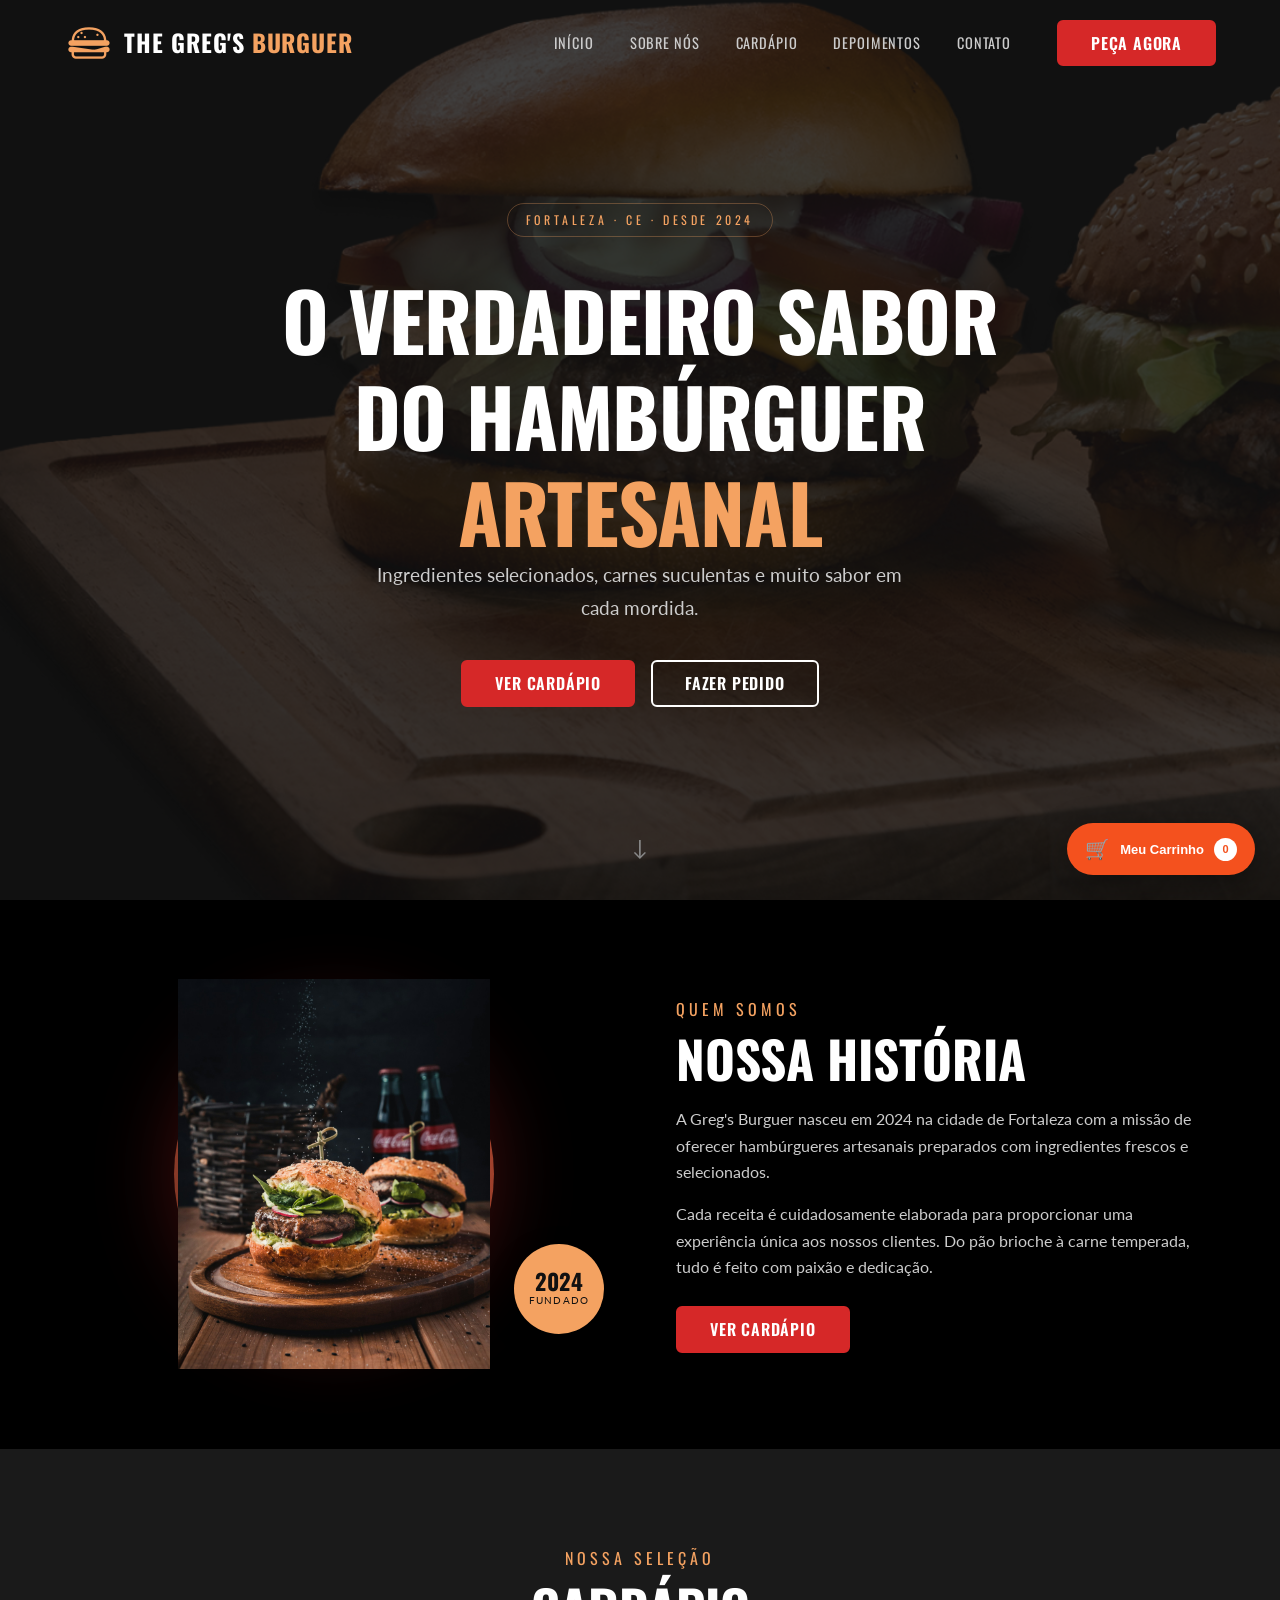
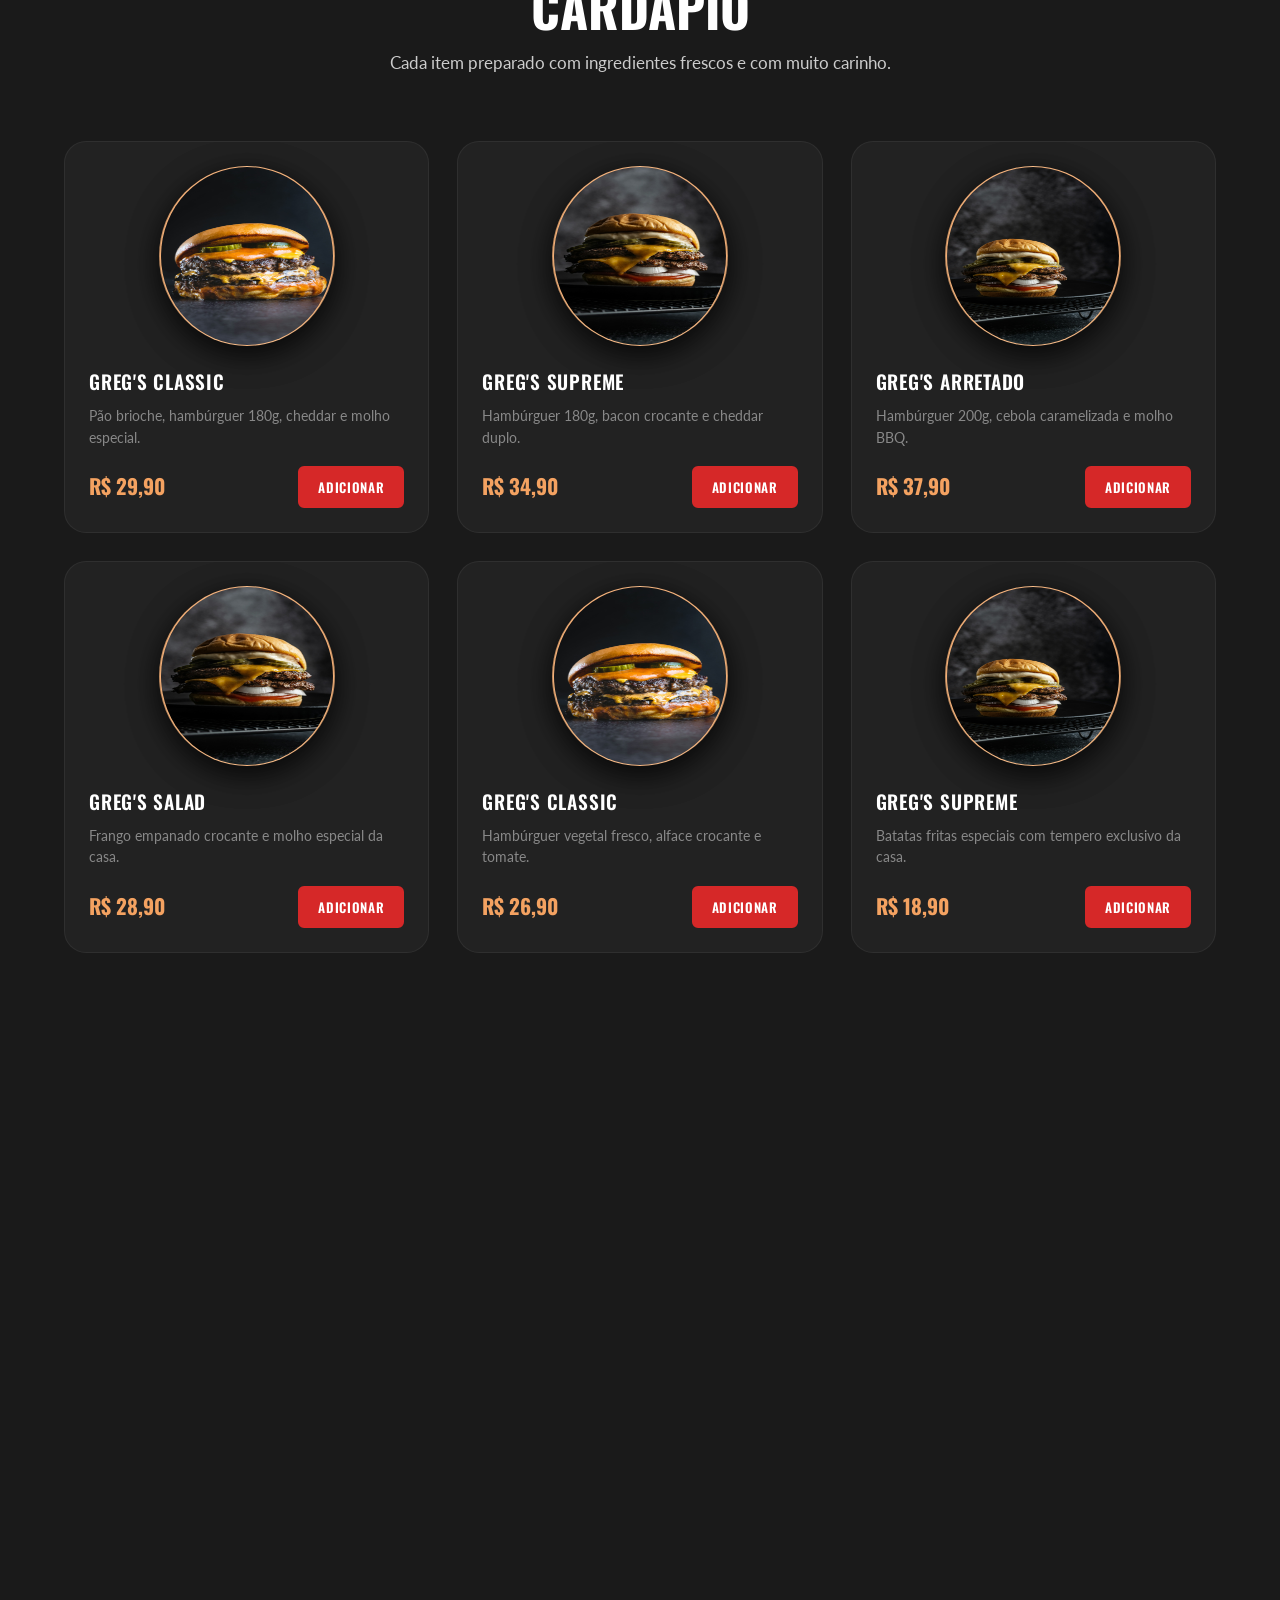
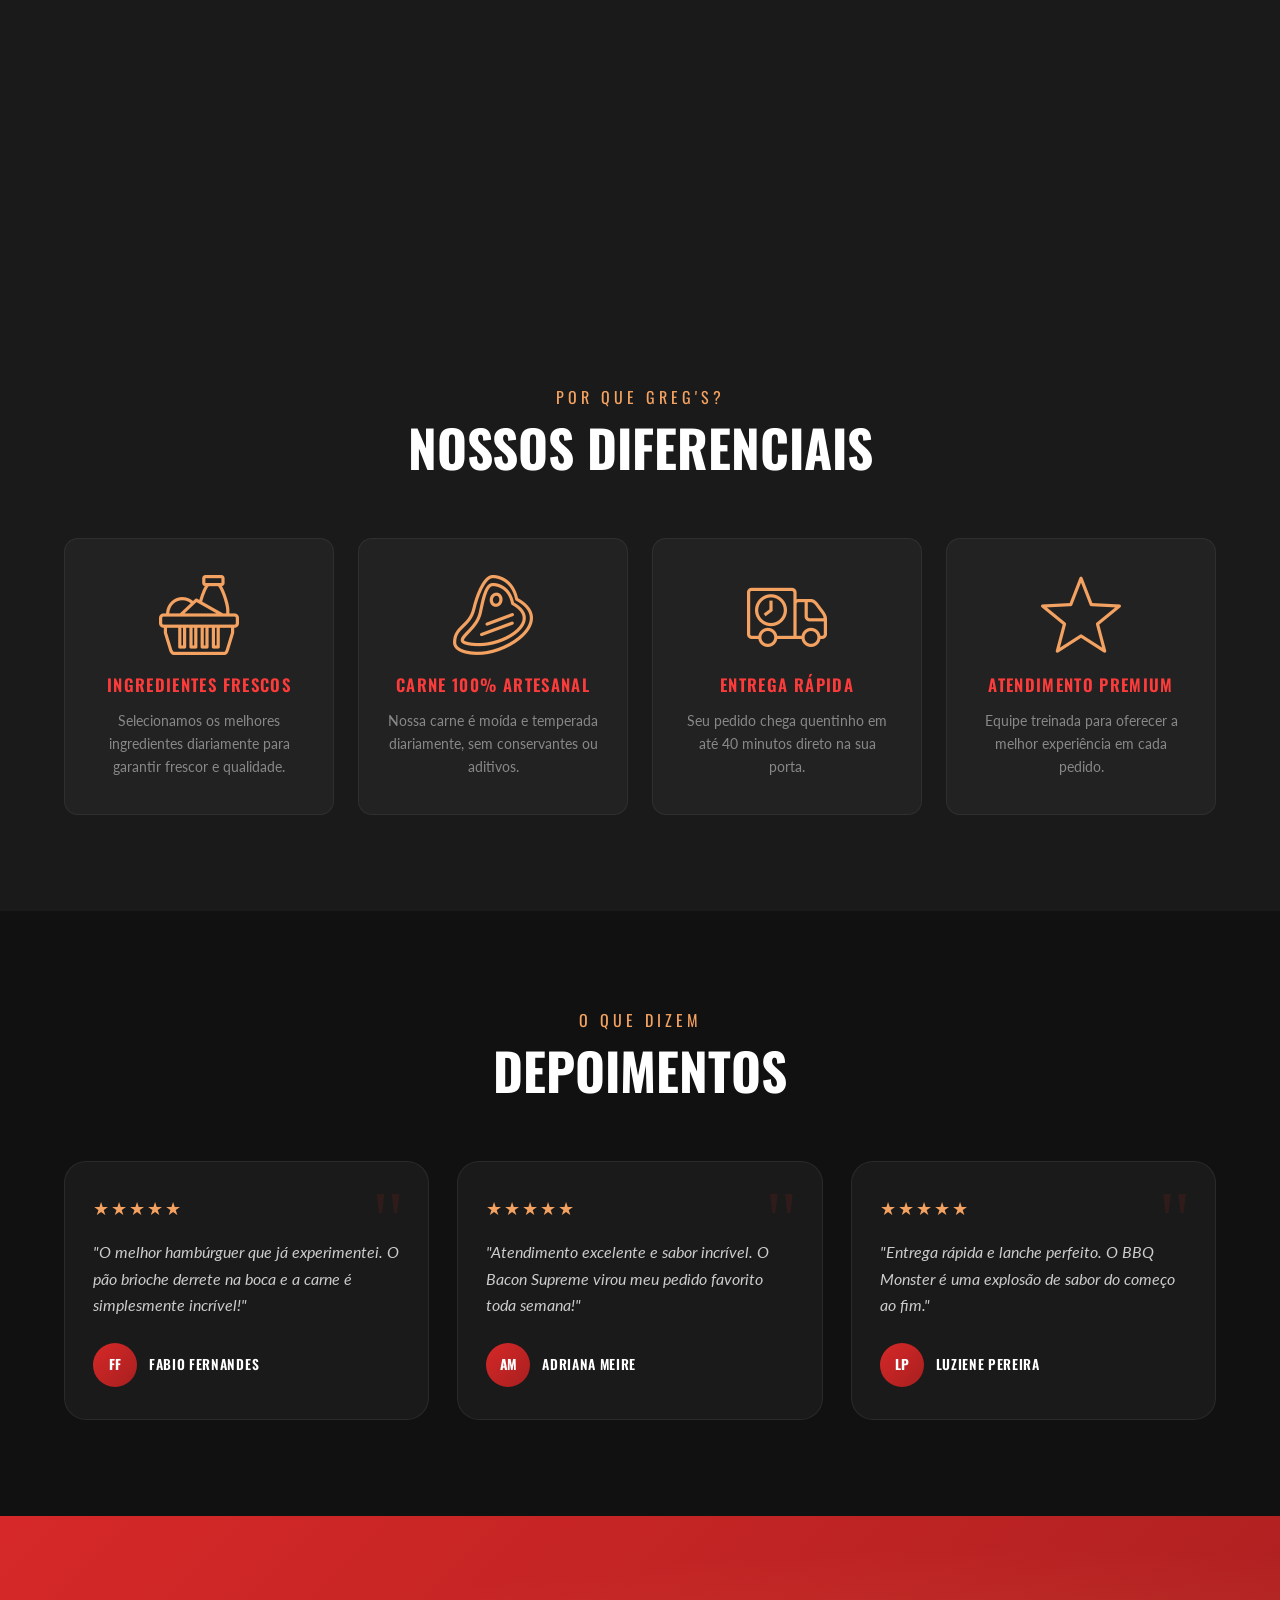
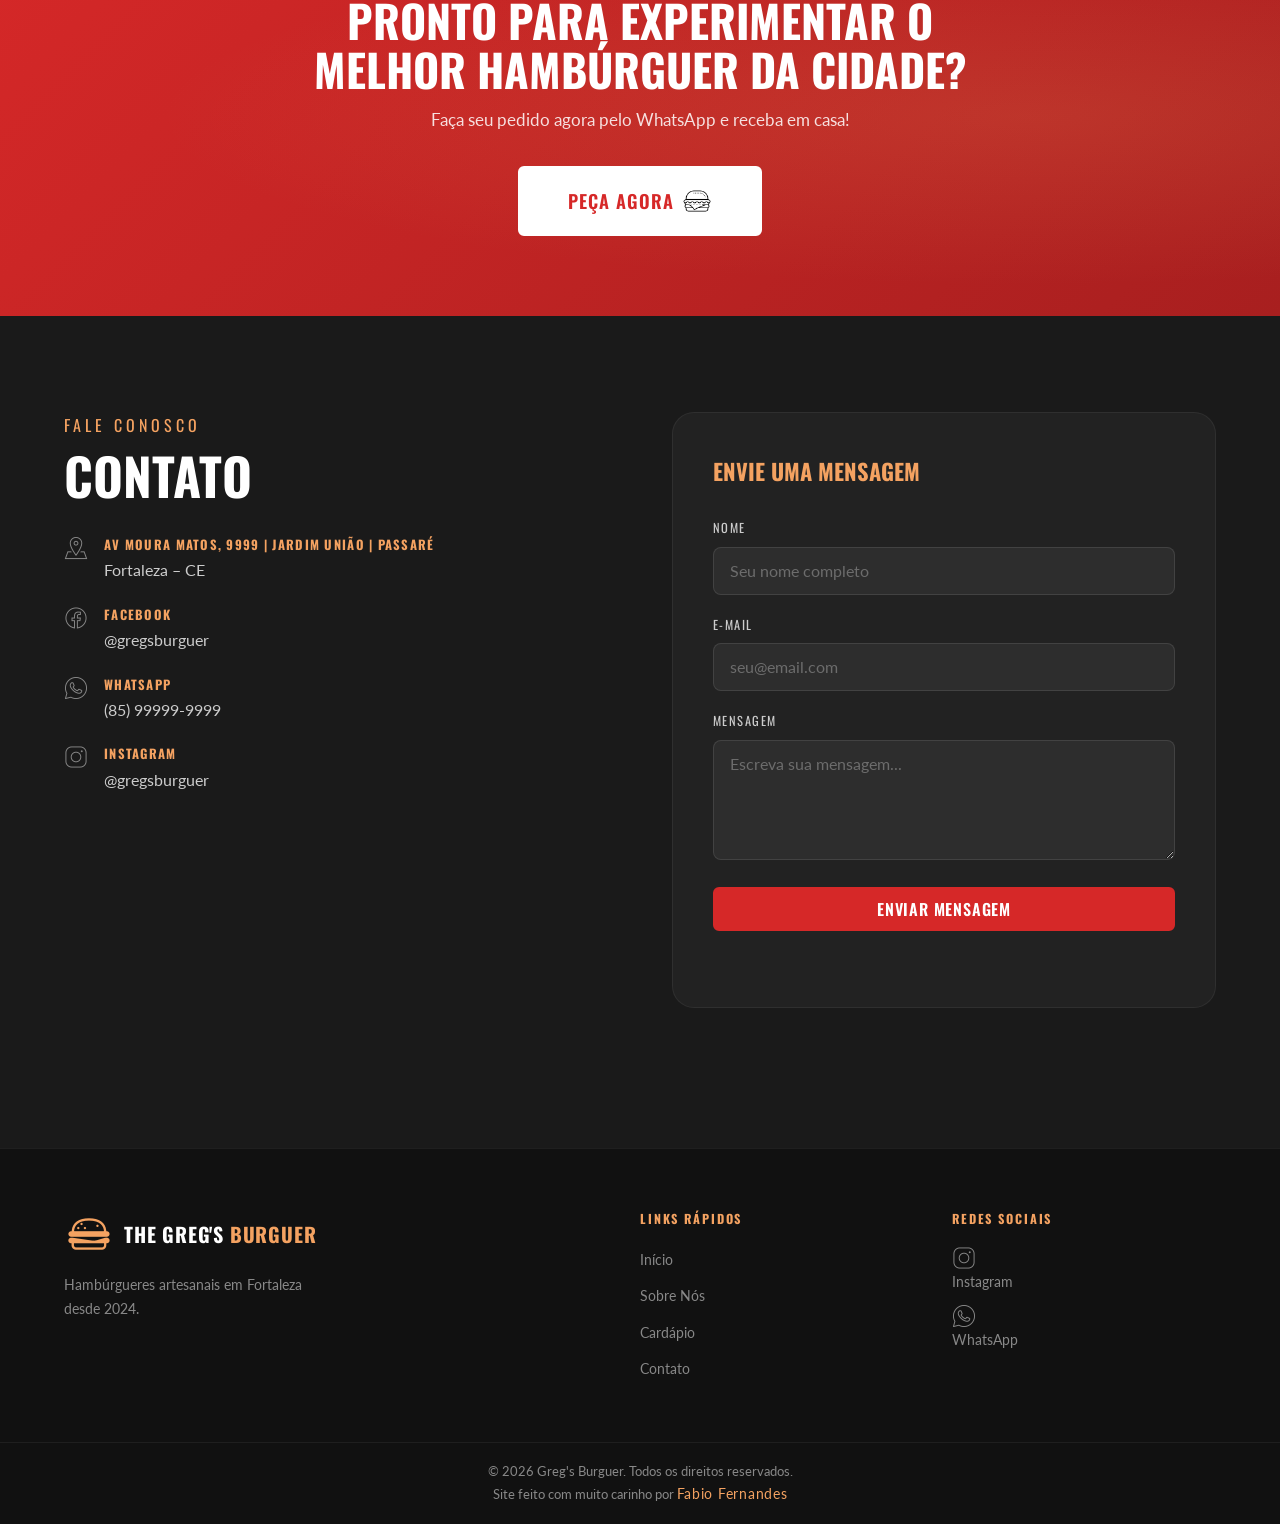
==== commit e077e0f3: "adicionar carrinho de compras" ====
--- a/index.html
+++ b/index.html
@@ -104,8 +104,14 @@
             <p class="menu-card__desc">Pão brioche, hambúrguer 180g, cheddar e molho especial.</p>
             <div class="menu-card__footer">
               <span class="menu-card__price">R$ 29,90</span>
-              <a href="https://wa.me/5585998126310
-              " target="_blank" class="btn btn--sm">Adicionar</a>
+              <button
+                class="btn btn--sm add-to-cart"
+                data-name="Greg's Classic"
+                data-price="29.90"
+                data-image="./img/greg's.jpg">
+                Adicionar
+              </button>
+
             </div>
           </div>
         </article>
@@ -121,7 +127,14 @@
             <p class="menu-card__desc">Hambúrguer 180g, bacon crocante e cheddar duplo.</p>
             <div class="menu-card__footer">
               <span class="menu-card__price">R$ 34,90</span>
-              <a href="https://wa.me/5585998126310" target="_blank" class="btn btn--sm">Adicionar</a>
+              <button
+                class="btn btn--sm add-to-cart"
+                data-name="Greg's Supreme"
+                data-price="34.90"
+                data-image="./img/greg's.jpg">
+                Adicionar
+              </button>
+
             </div>
           </div>
         </article>
@@ -137,7 +150,13 @@
             <p class="menu-card__desc">Hambúrguer 200g, cebola caramelizada e molho BBQ.</p>
             <div class="menu-card__footer">
               <span class="menu-card__price">R$ 37,90</span>
-              <a href="https://wa.me/5585998126310" target="_blank" class="btn btn--sm">Adicionar</a>
+              <button
+              class="btn btn--sm add-to-cart"
+              data-name="Greg's Arretado"
+              data-price="37.90"
+              data-image="./img/greg's.jpg">
+              Adicionar</button>
+
             </div>
           </div>
         </article>
@@ -153,7 +172,13 @@
             <p class="menu-card__desc">Frango empanado crocante e molho especial da casa.</p>
             <div class="menu-card__footer">
               <span class="menu-card__price">R$ 28,90</span>
-              <a href="https://wa.me/5585998126310" target="_blank" class="btn btn--sm">Adicionar</a>
+              <button
+                class="btn btn--sm add-to-cart"
+                data-name="Greg's Salad"
+                data-price="28.90"
+                data-image="./img/greg's.jpg">
+                Adicionar
+              </button>
             </div>
           </div>
         </article>
@@ -169,7 +194,14 @@
             <p class="menu-card__desc">Hambúrguer vegetal fresco, alface crocante e tomate.</p>
             <div class="menu-card__footer">
               <span class="menu-card__price">R$ 26,90</span>
-              <a href="https://wa.me/5585998126310" target="_blank" class="btn btn--sm">Adicionar</a>
+              <button
+                class="btn btn--sm add-to-cart"
+                data-name="Greg's Classic"
+                data-price="26.90"
+                data-image="./img/greg's.jpg">
+                Adicionar
+              </button>
+
             </div>
           </div>
         </article>
@@ -185,7 +217,13 @@
             <p class="menu-card__desc">Batatas fritas especiais com tempero exclusivo da casa.</p>
             <div class="menu-card__footer">
               <span class="menu-card__price">R$ 18,90</span>
-              <a href="https://wa.me/5585999999999?text=Quero%20uma%20Batata%20Greg's!" target="_blank" class="btn btn--sm">Adicionar</a>
+              <button
+                class="btn btn--sm add-to-cart"
+                data-name="Greg's Supreme"
+                data-price="18.90"
+                data-image="./img/greg's.jpg">
+                Adicionar
+              </button>
             </div>
           </div>
         </article>
@@ -201,7 +239,13 @@
             <p class="menu-card__desc">Batatas fritas especiais com tempero exclusivo da casa.</p>
             <div class="menu-card__footer">
               <span class="menu-card__price">R$ 18,90</span>
-              <a href="https://wa.me/5585999999999?text=Quero%20uma%20Batata%20Greg's!" target="_blank" class="btn btn--sm">Adicionar</a>
+              <button
+                class="btn btn--sm add-to-cart"
+                data-name="Greg's Sucos"
+                data-price="18.90"
+                data-image="./img/suco.jpg">
+                Adicionar
+              </button>
             </div>
           </div>
         </article>
@@ -217,7 +261,13 @@
             <p class="menu-card__desc">Batatas fritas especiais com tempero exclusivo da casa.</p>
             <div class="menu-card__footer">
               <span class="menu-card__price">R$ 18,90</span>
-              <a href="https://wa.me/5585999999999?text=Quero%20uma%20Batata%20Greg's!" target="_blank" class="btn btn--sm">Adicionar</a>
+              <button
+                class="btn btn--sm add-to-cart"
+                data-name="Greg's Fritas"
+                data-price="18.90"
+                data-image="./img/fritas-2.jpg">
+                Adicionar
+              </button>
             </div>
           </div>
         </article>
@@ -233,7 +283,13 @@
             <p class="menu-card__desc">Batatas fritas especiais com tempero exclusivo da casa.</p>
             <div class="menu-card__footer">
               <span class="menu-card__price">R$ 18,90</span>
-              <a href="https://wa.me/5585999999999?text=Quero%20uma%20Batata%20Greg's!" target="_blank" class="btn btn--sm">Adicionar</a>
+              <button
+                class="btn btn--sm add-to-cart"
+                data-name="Batata Greg's"
+                data-price="18.90"
+                data-image="./img/fritas.jpg">
+                Adicionar
+              </button>
             </div>
           </div>
         </article>
@@ -249,7 +305,12 @@
             <p class="menu-card__desc">Vitaminas saborosas e especiais com sabores exclusivos da casa.</p>
             <div class="menu-card__footer">
               <span class="menu-card__price">R$ 12,90</span>
-              <a href="https://wa.me/5585999999999?text=Quero%20uma%20Batata%20Greg's!" target="_blank" class="btn btn--sm">Adicionar</a>
+              <button
+                class="btn btn--sm add-to-cart"
+                data-name="Greg's Vitamina"
+                data-price="12.90"
+                data-image="./img/vitamina .jpg">
+                Adicionar
             </div>
           </div>
         </article>
@@ -265,7 +326,12 @@
             <p class="menu-card__desc">Refrigerantes especiais com sabores exclusivos da casa.</p>
             <div class="menu-card__footer">
               <span class="menu-card__price">R$ 9,90</span>
-              <a href="https://wa.me/5585999999999?text=Quero%20uma%20Batata%20Greg's!" target="_blank" class="btn btn--sm">Adicionar</a>
+              <button
+                class="btn btn--sm add-to-cart"
+                data-name="Greg's Refrigerante"
+                data-price="9.90"
+                data-image="./img/refri.jpg">
+                Adicionar
             </div>
           </div>
         </article>
@@ -281,7 +347,12 @@
             <p class="menu-card__desc">Milkshakes especiais com sabores exclusivos da casa.</p>
             <div class="menu-card__footer">
               <span class="menu-card__price">R$ 18,90</span>
-              <a href="https://wa.me/5585999999999?text=Quero%20uma%20Batata%20Greg's!" target="_blank" class="btn btn--sm">Adicionar</a>
+              <button
+                class="btn btn--sm add-to-cart"
+                data-name="Greg's Milkshake"
+                data-price="18.90"
+                data-image="./img/milkshake.jpg">
+                Adicionar
             </div>
           </div>
         </article>
@@ -482,6 +553,97 @@
   <!-- Botão voltar ao topo -->
   <button class="back-to-top" id="backToTop" aria-label="Voltar ao topo">↑</button>
 
+  <!-- ==============================
+     BOTÃO DO CARRINHO
+============================== -->
+
+<button class="cart-floating" id="cartFloating" aria-label="Abrir carrinho">
+
+  <span class="cart-icon">🛒</span>
+
+  <span class="cart-text">
+    Meu Carrinho
+  </span>
+
+  <span class="cart-count" id="cartCount">0</span>
+
+</button>
+
+
+<!-- ==============================
+     FUNDO DO CARRINHO
+============================== -->
+
+<div class="cart-overlay" id="cartOverlay"></div>
+
+
+<!-- ==============================
+     CARRINHO
+============================== -->
+
+<aside class="cart" id="cart">
+
+  <div class="cart-header">
+
+    <div>
+      <span class="cart-label">SEU PEDIDO</span>
+      <h2>Meu Carrinho</h2>
+    </div>
+
+    <button
+      class="cart-close"
+      id="cartClose"
+      aria-label="Fechar carrinho">
+      ×
+    </button>
+
+  </div>
+
+
+  <div class="cart-items" id="cartItems">
+
+    <div class="cart-empty">
+
+      <div class="cart-empty-icon">
+        🛒
+      </div>
+
+      <h3>Seu carrinho está vazio</h3>
+
+      <p>
+        Adicione seus hambúrgueres favoritos
+        para começar o pedido.
+      </p>
+
+    </div>
+
+  </div>
+
+
+  <div class="cart-footer">
+
+    <div class="cart-subtotal">
+      <span>Subtotal</span>
+      <strong id="cartTotal">R$ 0,00</strong>
+    </div>
+
+    <button
+      class="cart-checkout"
+      id="checkoutButton"
+      disabled>
+      Finalizar Pedido
+    </button>
+
+    <button
+      class="cart-continue"
+      id="continueShopping">
+      Continuar comprando
+    </button>
+
+  </div>
+
+</aside>
+
   <script src="./js/script.js"></script>
 </body>
 </html>
--- a/css/style.css
+++ b/css/style.css
@@ -742,4 +742,554 @@
 .back-to-top.visible { opacity: 1; pointer-events: all; }
 .back-to-top:hover { background: var(--red-dk); transform: translateY(-4px); }
 
-
+/* ========================================
+   CARRINHO DE COMPRAS
+======================================== */
+
+.cart-floating {
+
+  position: fixed;
+
+  right: 25px;
+  bottom: 25px;
+
+  z-index: 900;
+
+  display: flex;
+  align-items: center;
+  gap: 10px;
+
+  padding: 14px 18px;
+
+  border: none;
+  border-radius: 50px;
+
+  color: #fff;
+  background: #f4511e;
+
+  font-family: "Lato", sans-serif;
+  font-weight: 700;
+
+  cursor: pointer;
+
+  box-shadow:
+    0 10px 35px rgba(0, 0, 0, .35);
+
+  transition: .25s;
+}
+
+.cart-floating:hover {
+
+  transform: translateY(-3px);
+
+  background: #ff5d2b;
+
+}
+
+.cart-icon {
+
+  font-size: 20px;
+
+}
+
+.cart-text {
+
+  font-size: 13px;
+
+}
+
+.cart-count {
+
+  min-width: 23px;
+  height: 23px;
+
+  display: flex;
+  align-items: center;
+  justify-content: center;
+
+  border-radius: 50%;
+
+  color: #f4511e;
+  background: #fff;
+
+  font-size: 11px;
+}
+
+
+/* ========================================
+   OVERLAY
+======================================== */
+
+.cart-overlay {
+
+  position: fixed;
+
+  inset: 0;
+
+  z-index: 950;
+
+  background: rgba(0, 0, 0, .65);
+
+  opacity: 0;
+
+  visibility: hidden;
+
+  transition: .3s;
+
+}
+
+.cart-overlay.active {
+
+  opacity: 1;
+
+  visibility: visible;
+
+}
+
+
+/* ========================================
+   CARRINHO LATERAL
+======================================== */
+
+.cart {
+
+  position: fixed;
+
+  top: 0;
+  right: 0;
+
+  width: 430px;
+  max-width: 100%;
+
+  height: 100vh;
+
+  z-index: 1000;
+
+  display: flex;
+  flex-direction: column;
+
+  background: #111;
+
+  border-left: 1px solid rgba(255,255,255,.08);
+
+  transform: translateX(100%);
+
+  transition: transform .35s ease;
+
+}
+
+.cart.active {
+
+  transform: translateX(0);
+
+}
+
+
+/* ========================================
+   HEADER
+======================================== */
+
+.cart-header {
+
+  padding: 25px;
+
+  display: flex;
+  align-items: flex-start;
+  justify-content: space-between;
+
+  border-bottom: 1px solid rgba(255,255,255,.08);
+
+}
+
+.cart-label {
+
+  color: #f4511e;
+
+  font-size: 10px;
+
+  font-weight: 700;
+
+  letter-spacing: 1.5px;
+
+}
+
+.cart-header h2 {
+
+  margin-top: 4px;
+
+  color: #fff;
+
+  font-family: "Oswald", sans-serif;
+
+  font-size: 27px;
+
+  text-transform: uppercase;
+
+}
+
+.cart-close {
+
+  width: 35px;
+  height: 35px;
+
+  border: none;
+
+  border-radius: 50%;
+
+  color: #aaa;
+
+  background: #1d1d1d;
+
+  font-size: 24px;
+
+  cursor: pointer;
+
+  transition: .2s;
+
+}
+
+.cart-close:hover {
+
+  color: #fff;
+
+  background: #f4511e;
+
+}
+
+
+/* ========================================
+   ITENS
+======================================== */
+
+.cart-items {
+
+  flex: 1;
+
+  padding: 20px;
+
+  overflow-y: auto;
+
+}
+
+
+/* ITEM */
+
+.cart-item {
+
+  padding: 14px 0;
+
+  display: flex;
+
+  gap: 12px;
+
+  border-bottom: 1px solid rgba(255,255,255,.07);
+
+}
+
+.cart-item-image {
+
+  width: 70px;
+  height: 70px;
+
+  flex-shrink: 0;
+
+  object-fit: cover;
+
+  border-radius: 8px;
+
+}
+
+.cart-item-info {
+
+  flex: 1;
+
+}
+
+.cart-item-name {
+
+  color: #fff;
+
+  font-family: "Oswald", sans-serif;
+
+  font-size: 16px;
+
+}
+
+.cart-item-price {
+
+  margin-top: 4px;
+
+  color: #f4511e;
+
+  font-size: 13px;
+
+  font-weight: 700;
+
+}
+
+
+/* CONTROLES */
+
+.cart-item-controls {
+
+  margin-top: 9px;
+
+  display: flex;
+
+  align-items: center;
+
+  gap: 8px;
+
+}
+
+.cart-quantity-button {
+
+  width: 25px;
+  height: 25px;
+
+  border: 1px solid rgba(255,255,255,.1);
+
+  border-radius: 5px;
+
+  color: #fff;
+
+  background: #1c1c1c;
+
+  cursor: pointer;
+
+}
+
+.cart-quantity {
+
+  min-width: 18px;
+
+  color: #fff;
+
+  font-size: 12px;
+
+  text-align: center;
+
+}
+
+.cart-remove {
+
+  margin-left: auto;
+
+  border: none;
+
+  color: #666;
+
+  background: transparent;
+
+  font-size: 11px;
+
+  cursor: pointer;
+
+}
+
+.cart-remove:hover {
+
+  color: #f4511e;
+
+}
+
+
+/* ========================================
+   CARRINHO VAZIO
+======================================== */
+
+.cart-empty {
+
+  min-height: 400px;
+
+  display: flex;
+
+  flex-direction: column;
+
+  align-items: center;
+
+  justify-content: center;
+
+  text-align: center;
+
+}
+
+.cart-empty-icon {
+
+  width: 75px;
+  height: 75px;
+
+  display: flex;
+  align-items: center;
+  justify-content: center;
+
+  margin-bottom: 20px;
+
+  border-radius: 50%;
+
+  background: rgba(244,81,30,.08);
+
+  font-size: 30px;
+
+}
+
+.cart-empty h3 {
+
+  color: #fff;
+
+  font-family: "Oswald", sans-serif;
+
+  font-size: 20px;
+
+  text-transform: uppercase;
+
+}
+
+.cart-empty p {
+
+  max-width: 260px;
+
+  margin-top: 8px;
+
+  color: #666;
+
+  font-size: 12px;
+
+  line-height: 1.6;
+
+}
+
+
+/* ========================================
+   FOOTER
+======================================== */
+
+.cart-footer {
+
+  padding: 20px;
+
+  border-top: 1px solid rgba(255,255,255,.08);
+
+  background: #151515;
+
+}
+
+.cart-subtotal {
+
+  margin-bottom: 15px;
+
+  display: flex;
+
+  align-items: center;
+  justify-content: space-between;
+
+}
+
+.cart-subtotal span {
+
+  color: #888;
+
+  font-size: 13px;
+
+}
+
+.cart-subtotal strong {
+
+  color: #fff;
+
+  font-family: "Oswald", sans-serif;
+
+  font-size: 22px;
+
+}
+
+.cart-checkout {
+
+  width: 100%;
+
+  padding: 14px;
+
+  border: none;
+
+  border-radius: 6px;
+
+  color: #fff;
+
+  background: #f4511e;
+
+  font-weight: 700;
+
+  cursor: pointer;
+
+  transition: .2s;
+
+}
+
+.cart-checkout:hover:not(:disabled) {
+
+  background: #ff5d2b;
+
+}
+
+.cart-checkout:disabled {
+
+  opacity: .35;
+
+  cursor: not-allowed;
+
+}
+
+.cart-continue {
+
+  width: 100%;
+
+  margin-top: 10px;
+
+  padding: 11px;
+
+  border: 1px solid rgba(255,255,255,.1);
+
+  border-radius: 6px;
+
+  color: #aaa;
+
+  background: transparent;
+
+  cursor: pointer;
+
+}
+
+.cart-continue:hover {
+
+  color: #fff;
+
+}
+
+
+/* ========================================
+   MOBILE
+======================================== */
+
+@media (max-width: 500px) {
+
+  .cart {
+
+    width: 100%;
+
+  }
+
+  .cart-floating {
+
+    right: 15px;
+    bottom: 15px;
+
+  }
+
+  .cart-text {
+
+    display: none;
+
+  }
+
+}
+
